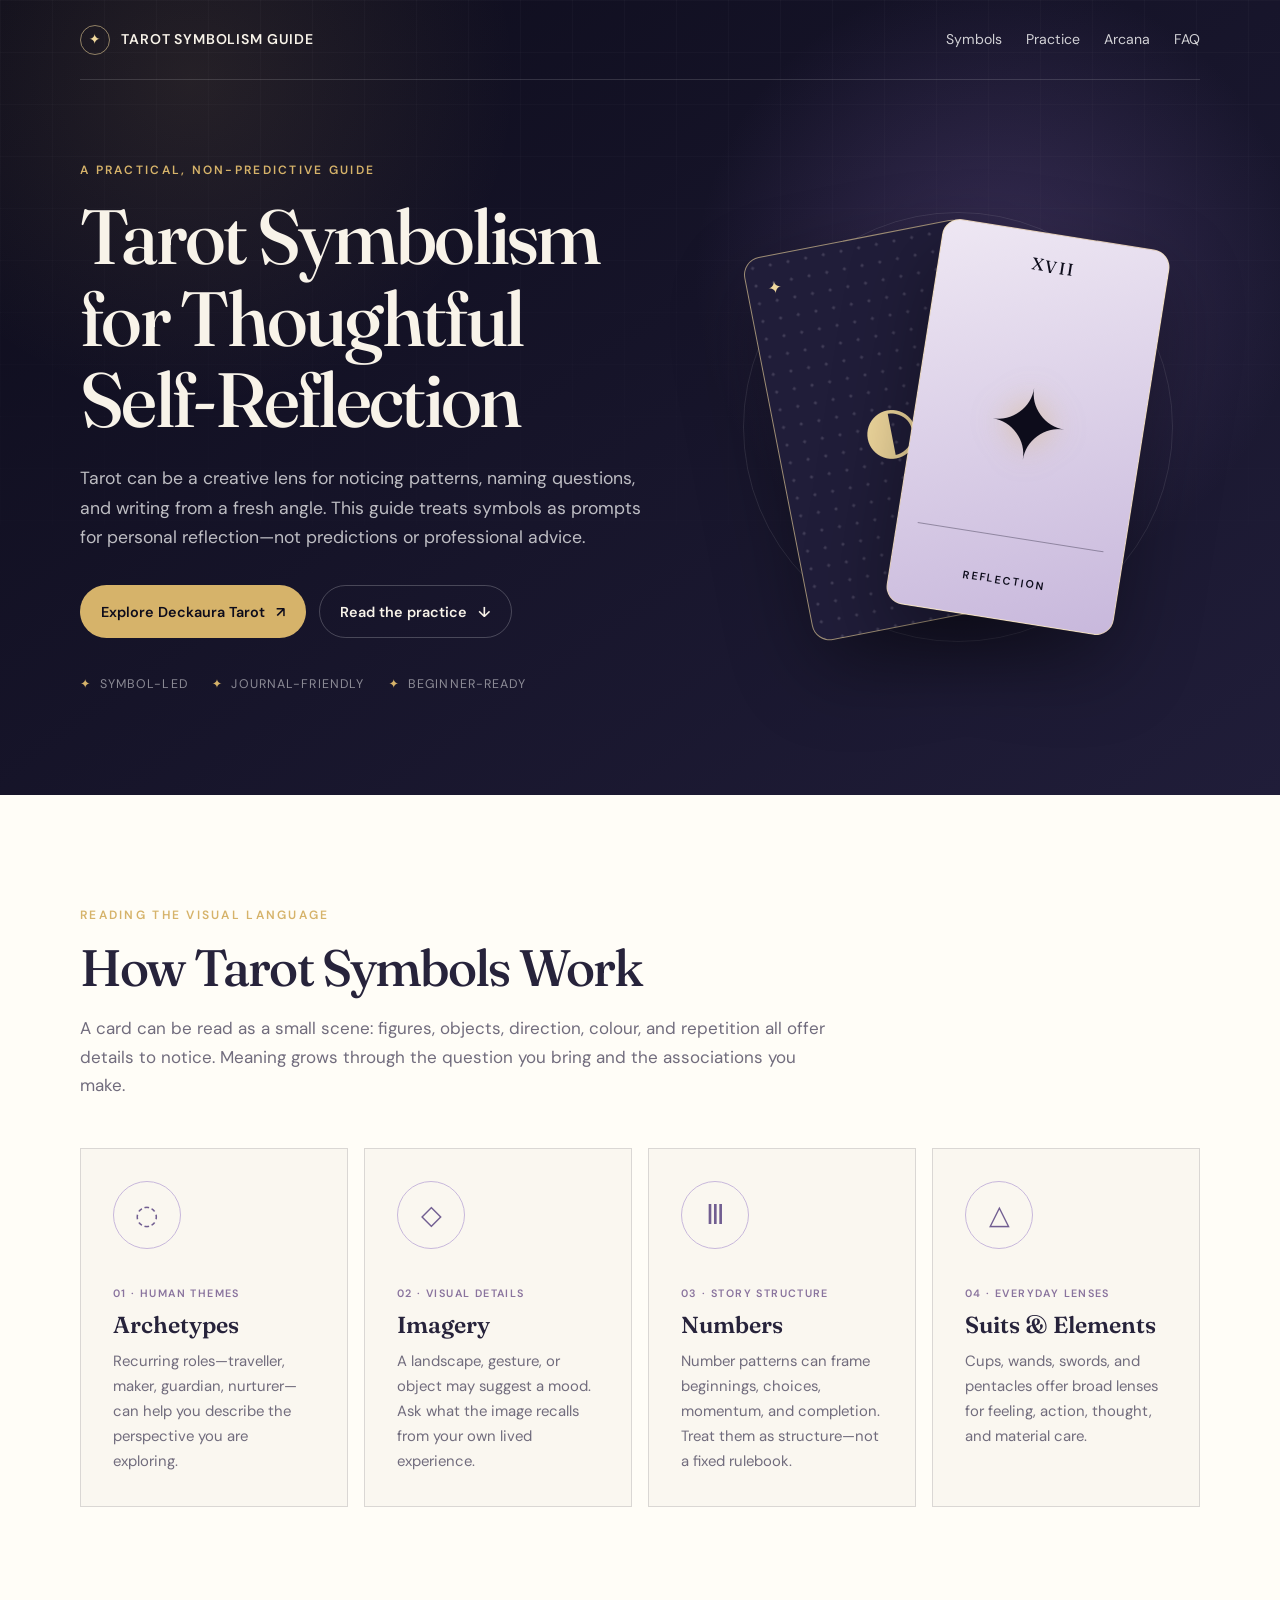
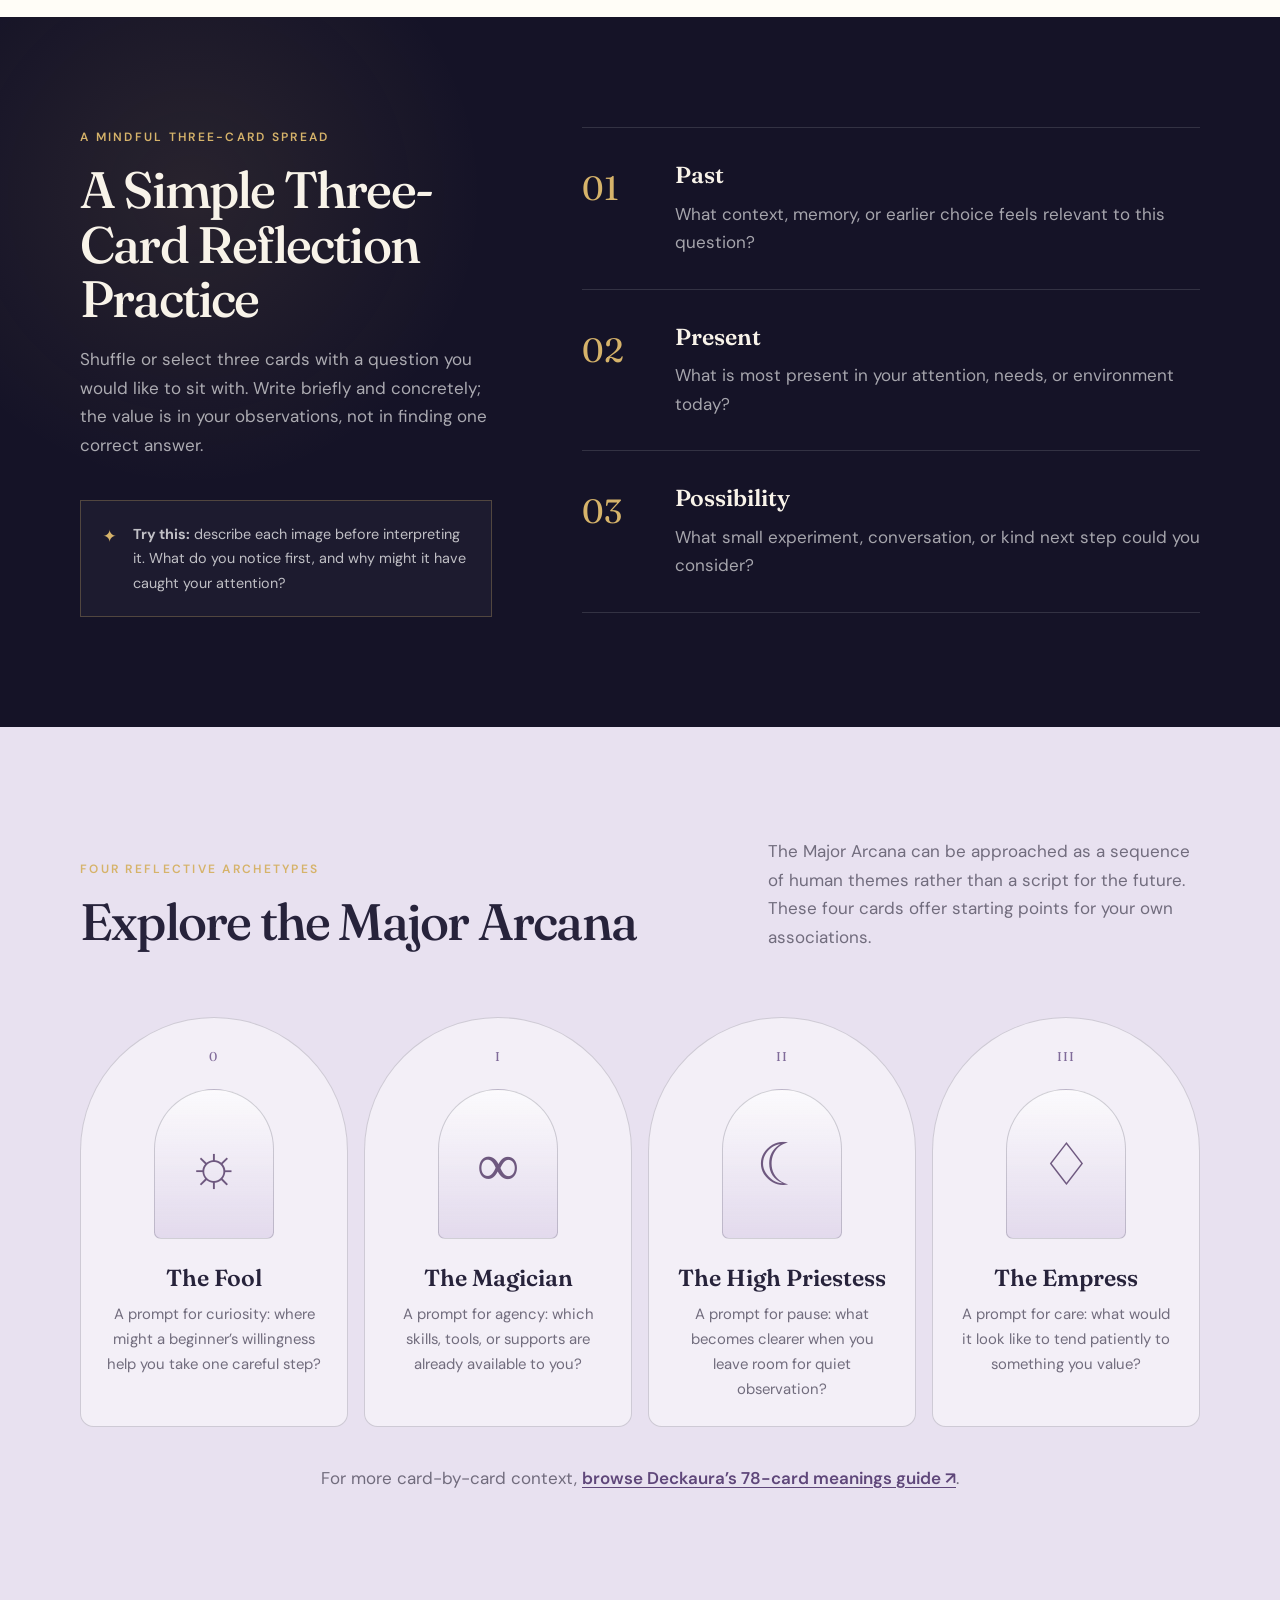
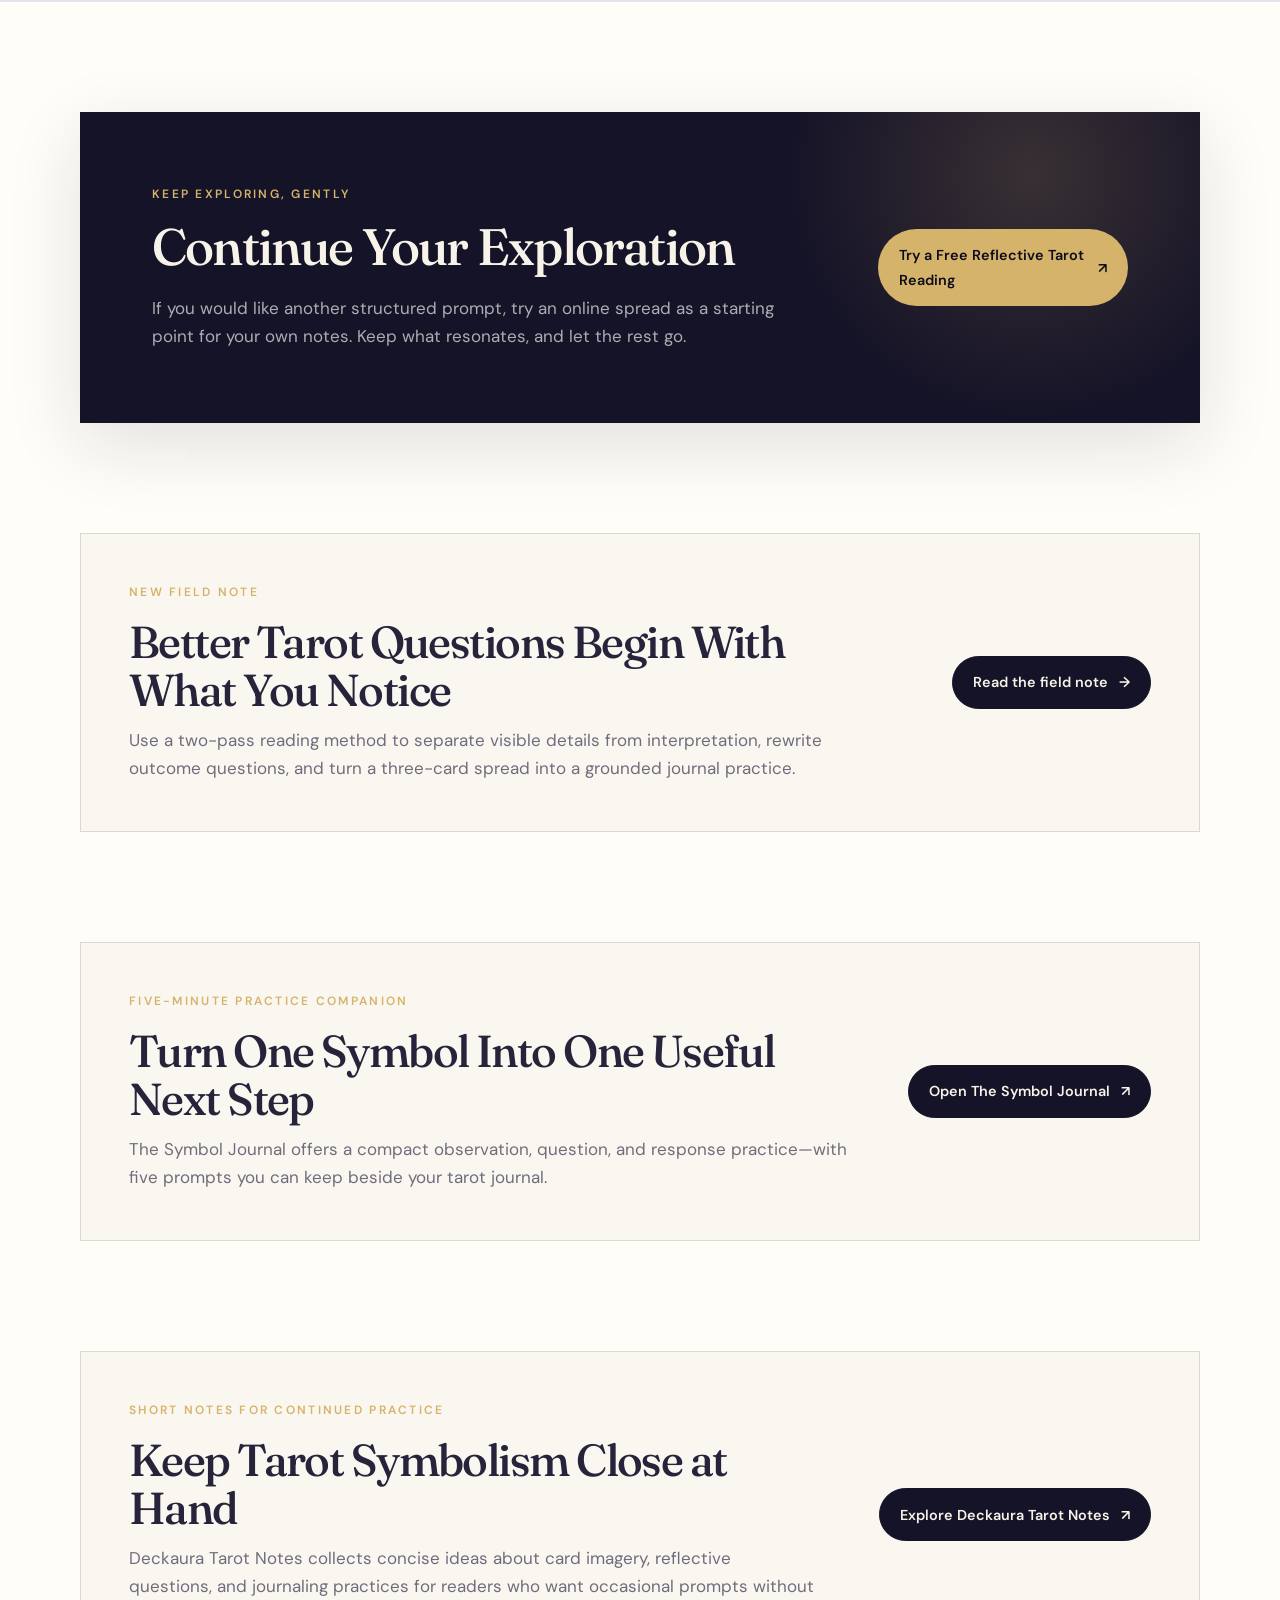
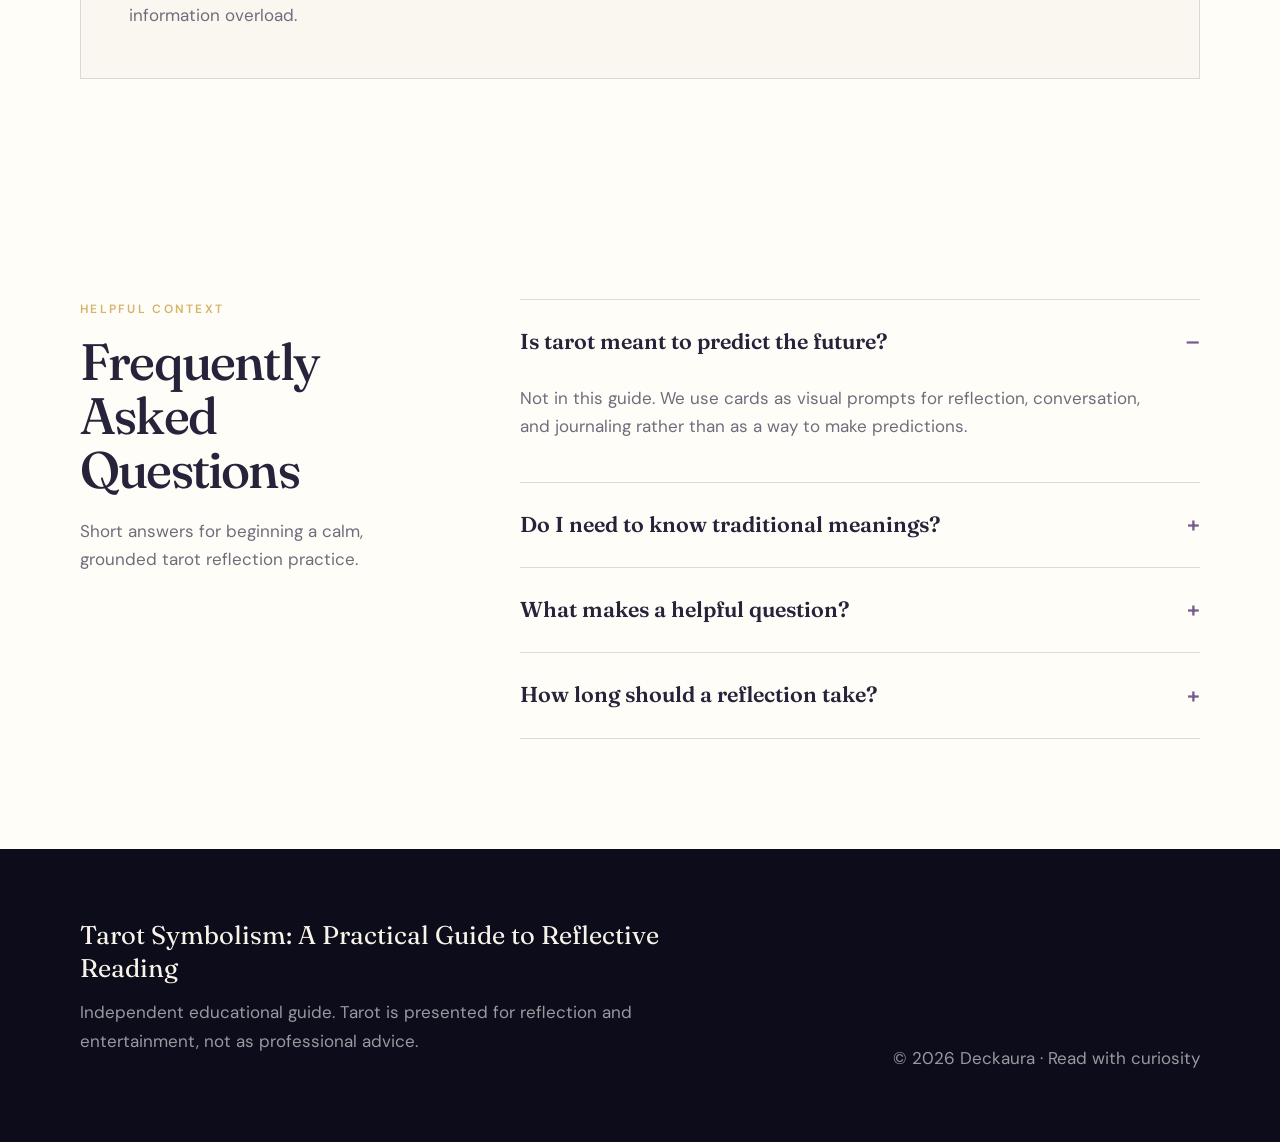
==== index.html @ 6b61bd39 "Link Deckaura Tarot Notes profile" ====
<!doctype html>
<html lang="en">
<head>
  <meta charset="utf-8">
  <meta name="viewport" content="width=device-width, initial-scale=1">
  <title>Tarot Symbolism &amp; Reflective Reading Guide | Deckaura</title>
  <meta name="description" content="Explore tarot symbolism, Major Arcana archetypes, and a simple three-card journaling practice in this thoughtful guide to reflective tarot reading.">
  <meta name="robots" content="index,follow,max-image-preview:large,max-snippet:-1,max-video-preview:-1">
  <meta name="author" content="Deckaura Editorial Guide">
  <meta name="google-site-verification" content="biCnGLTtqgIBxcJS5y5HPFO8yd5cNiSXcHUOeuPIGrA">
  <meta name="theme-color" content="#151327">
  <link rel="canonical" href="https://gokimedia.github.io/deckaura-tarot-symbolism-guide/">
  <link rel="sitemap" type="application/xml" href="/deckaura-tarot-symbolism-guide/sitemap.xml">

  <meta property="og:type" content="website">
  <meta property="og:locale" content="en_US">
  <meta property="og:site_name" content="Deckaura Tarot Symbolism Guide">
  <meta property="og:title" content="Tarot Symbolism &amp; Reflective Reading Guide">
  <meta property="og:description" content="A practical, non-predictive guide to tarot symbols, Major Arcana archetypes, and reflective journaling.">
  <meta property="og:url" content="https://gokimedia.github.io/deckaura-tarot-symbolism-guide/">
  <meta property="og:image" content="https://gokimedia.github.io/deckaura-tarot-symbolism-guide/tarot-symbolism-guide.svg">
  <meta property="og:image:alt" content="Decorative tarot cards representing reflection, symbols, and personal inquiry">

  <meta name="twitter:card" content="summary_large_image">
  <meta name="twitter:title" content="Tarot Symbolism &amp; Reflective Reading Guide">
  <meta name="twitter:description" content="Explore tarot symbols through a calm, practical journaling practice.">
  <meta name="twitter:image" content="https://gokimedia.github.io/deckaura-tarot-symbolism-guide/tarot-symbolism-guide.svg">

  <link rel="preconnect" href="https://fonts.googleapis.com">
  <link rel="preconnect" href="https://fonts.gstatic.com" crossorigin>
  <link href="https://fonts.googleapis.com/css2?family=DM+Sans:wght@400;500;600&amp;family=Fraunces:opsz,wght@9..144,500;9..144,600&amp;display=swap" rel="stylesheet">
  <link rel="stylesheet" href="styles.css">

  <script type="application/ld+json">
  {
    "@context": "https://schema.org",
    "@graph": [
      {
        "@type": "WebPage",
        "@id": "https://gokimedia.github.io/deckaura-tarot-symbolism-guide/#webpage",
        "url": "https://gokimedia.github.io/deckaura-tarot-symbolism-guide/",
        "name": "Tarot Symbolism & Reflective Reading Guide",
        "description": "A practical, non-predictive guide to tarot symbols, Major Arcana archetypes, and reflective journaling.",
        "inLanguage": "en",
        "datePublished": "2026-09-02",
        "dateModified": "2026-09-02",
        "isPartOf": {
          "@type": "WebSite",
          "name": "Deckaura Tarot Symbolism Guide",
          "url": "https://gokimedia.github.io/deckaura-tarot-symbolism-guide/"
        },
        "about": [
          { "@type": "Thing", "name": "Tarot symbolism" },
          { "@type": "Thing", "name": "Reflective journaling" }
        ]
      },
      {
        "@type": "FAQPage",
        "mainEntity": [
          {
            "@type": "Question",
            "name": "Is tarot meant to predict the future?",
            "acceptedAnswer": {
              "@type": "Answer",
              "text": "Not in this guide. Cards are used as visual prompts for reflection, conversation, and journaling rather than as a way to make predictions."
            }
          },
          {
            "@type": "Question",
            "name": "Do I need to know traditional tarot meanings?",
            "acceptedAnswer": {
              "@type": "Answer",
              "text": "No. Traditional associations can offer vocabulary, but your immediate response to the imagery is a useful place to begin."
            }
          },
          {
            "@type": "Question",
            "name": "What makes a helpful tarot reflection question?",
            "acceptedAnswer": {
              "@type": "Answer",
              "text": "Use an open question that makes room for observation, such as what you may be overlooking or would like to understand better."
            }
          },
          {
            "@type": "Question",
            "name": "How long should a tarot reflection take?",
            "acceptedAnswer": {
              "@type": "Answer",
              "text": "Five quiet minutes can be enough. Stop when you have a few honest notes or a practical next question to consider."
            }
          }
        ]
      }
    ]
  }
  </script>
</head>
<body>
  <a class="skip-link" href="#main-content">Skip to content</a>

  <header class="site-header" aria-label="Site header">
    <div class="shell header-inner">
      <a class="wordmark" href="#top" aria-label="Tarot Symbolism Guide home">
        <span class="mark" aria-hidden="true">✦</span>
        <span>Tarot Symbolism Guide</span>
      </a>
      <nav aria-label="Primary navigation">
        <a href="#symbols">Symbols</a>
        <a href="#practice">Practice</a>
        <a href="#arcana">Arcana</a>
        <a href="#faq">FAQ</a>
      </nav>
    </div>
  </header>

  <main id="main-content">
    <section class="hero" id="top">
      <div class="shell hero-grid">
        <div class="hero-copy">
          <p class="eyebrow">A practical, non-predictive guide</p>
          <h1>Tarot Symbolism for Thoughtful Self-Reflection</h1>
          <p class="lede">Tarot can be a creative lens for noticing patterns, naming questions, and writing from a fresh angle. This guide treats symbols as prompts for personal reflection—not predictions or professional advice.</p>
          <div class="actions">
            <a class="button button-primary" href="https://deckaura.com/" target="_blank" rel="noopener">Explore Deckaura Tarot <span aria-hidden="true">↗</span></a>
            <a class="button button-secondary" href="#practice">Read the practice <span aria-hidden="true">↓</span></a>
          </div>
          <ul class="hero-notes" aria-label="Guide features">
            <li>Symbol-led</li>
            <li>Journal-friendly</li>
            <li>Beginner-ready</li>
          </ul>
        </div>

        <div class="hero-art" aria-hidden="true">
          <div class="orbit orbit-one"></div>
          <div class="orbit orbit-two"></div>
          <div class="tarot-card card-back">
            <span class="corner">✦</span>
            <span class="moon">◐</span>
            <span class="corner corner-bottom">✦</span>
          </div>
          <div class="tarot-card card-front">
            <span class="card-number">XVII</span>
            <span class="star">✦</span>
            <span class="horizon"></span>
            <span class="card-label">REFLECTION</span>
          </div>
        </div>
      </div>
    </section>

    <section class="section section-light" id="symbols">
      <div class="shell">
        <div class="section-heading">
          <p class="eyebrow">Reading the visual language</p>
          <h2>How Tarot Symbols Work</h2>
          <p>A card can be read as a small scene: figures, objects, direction, colour, and repetition all offer details to notice. Meaning grows through the question you bring and the associations you make.</p>
        </div>

        <div class="symbol-grid">
          <article class="info-card">
            <span class="info-icon" aria-hidden="true">◌</span>
            <p class="card-kicker">01 · Human themes</p>
            <h3>Archetypes</h3>
            <p>Recurring roles—traveller, maker, guardian, nurturer—can help you describe the perspective you are exploring.</p>
          </article>
          <article class="info-card">
            <span class="info-icon" aria-hidden="true">◇</span>
            <p class="card-kicker">02 · Visual details</p>
            <h3>Imagery</h3>
            <p>A landscape, gesture, or object may suggest a mood. Ask what the image recalls from your own lived experience.</p>
          </article>
          <article class="info-card">
            <span class="info-icon" aria-hidden="true">Ⅲ</span>
            <p class="card-kicker">03 · Story structure</p>
            <h3>Numbers</h3>
            <p>Number patterns can frame beginnings, choices, momentum, and completion. Treat them as structure—not a fixed rulebook.</p>
          </article>
          <article class="info-card">
            <span class="info-icon" aria-hidden="true">△</span>
            <p class="card-kicker">04 · Everyday lenses</p>
            <h3>Suits &amp; Elements</h3>
            <p>Cups, wands, swords, and pentacles offer broad lenses for feeling, action, thought, and material care.</p>
          </article>
        </div>
      </div>
    </section>

    <section class="section section-dark" id="practice">
      <div class="shell practice-grid">
        <div class="practice-intro">
          <p class="eyebrow">A mindful three-card spread</p>
          <h2>A Simple Three-Card Reflection Practice</h2>
          <p>Shuffle or select three cards with a question you would like to sit with. Write briefly and concretely; the value is in your observations, not in finding one correct answer.</p>
          <aside class="tip">
            <span aria-hidden="true">✦</span>
            <p><strong>Try this:</strong> describe each image before interpreting it. What do you notice first, and why might it have caught your attention?</p>
          </aside>
        </div>

        <ol class="practice-steps">
          <li>
            <span class="step-number">01</span>
            <div>
              <h3>Past</h3>
              <p>What context, memory, or earlier choice feels relevant to this question?</p>
            </div>
          </li>
          <li>
            <span class="step-number">02</span>
            <div>
              <h3>Present</h3>
              <p>What is most present in your attention, needs, or environment today?</p>
            </div>
          </li>
          <li>
            <span class="step-number">03</span>
            <div>
              <h3>Possibility</h3>
              <p>What small experiment, conversation, or kind next step could you consider?</p>
            </div>
          </li>
        </ol>
      </div>
    </section>

    <section class="section section-lavender" id="arcana">
      <div class="shell">
        <div class="section-heading heading-split">
          <div>
            <p class="eyebrow">Four reflective archetypes</p>
            <h2>Explore the Major Arcana</h2>
          </div>
          <p>The Major Arcana can be approached as a sequence of human themes rather than a script for the future. These four cards offer starting points for your own associations.</p>
        </div>

        <div class="arcana-grid">
          <article class="arcana-card">
            <span class="roman">0</span>
            <span class="arcana-symbol" aria-hidden="true">☼</span>
            <h3>The Fool</h3>
            <p>A prompt for curiosity: where might a beginner’s willingness help you take one careful step?</p>
          </article>
          <article class="arcana-card">
            <span class="roman">I</span>
            <span class="arcana-symbol" aria-hidden="true">∞</span>
            <h3>The Magician</h3>
            <p>A prompt for agency: which skills, tools, or supports are already available to you?</p>
          </article>
          <article class="arcana-card">
            <span class="roman">II</span>
            <span class="arcana-symbol" aria-hidden="true">☾</span>
            <h3>The High Priestess</h3>
            <p>A prompt for pause: what becomes clearer when you leave room for quiet observation?</p>
          </article>
          <article class="arcana-card">
            <span class="roman">III</span>
            <span class="arcana-symbol" aria-hidden="true">♢</span>
            <h3>The Empress</h3>
            <p>A prompt for care: what would it look like to tend patiently to something you value?</p>
          </article>
        </div>

        <p class="text-link-wrap">For more card-by-card context, <a class="text-link" href="https://deckaura.com/pages/tarot-card-database" target="_blank" rel="noopener">browse Deckaura’s 78-card meanings guide <span aria-hidden="true">↗</span></a>.</p>
      </div>
    </section>

    <section class="section resource-section" aria-labelledby="resource-heading">
      <div class="shell">
        <div class="resource-panel">
          <div>
            <p class="eyebrow">Keep exploring, gently</p>
            <h2 id="resource-heading">Continue Your Exploration</h2>
            <p>If you would like another structured prompt, try an online spread as a starting point for your own notes. Keep what resonates, and let the rest go.</p>
          </div>
          <a class="button button-gold" href="https://deckaura.com/pages/free-tarot-reading" target="_blank" rel="noopener">Try a Free Reflective Tarot Reading <span aria-hidden="true">↗</span></a>
        </div>
      </div>
    </section>

    <section class="section related-section" aria-labelledby="field-note-heading">
      <div class="shell related-note">
        <div>
          <p class="eyebrow">New field note</p>
          <h2 id="field-note-heading">Better Tarot Questions Begin With What You Notice</h2>
          <p>Use a two-pass reading method to separate visible details from interpretation, rewrite outcome questions, and turn a three-card spread into a grounded journal practice.</p>
        </div>
        <a class="button button-ink" href="/deckaura-tarot-symbolism-guide/better-tarot-questions/">Read the field note <span aria-hidden="true">→</span></a>
      </div>
    </section>

    <section class="section related-section" aria-labelledby="symbol-journal-heading">
      <div class="shell related-note">
        <div>
          <p class="eyebrow">Five-minute practice companion</p>
          <h2 id="symbol-journal-heading">Turn One Symbol Into One Useful Next Step</h2>
          <p>The Symbol Journal offers a compact observation, question, and response practice—with five prompts you can keep beside your tarot journal.</p>
        </div>
        <a class="button button-ink" href="https://deckaura-reflection-journal.web.app/" target="_blank" rel="noopener">Open The Symbol Journal <span aria-hidden="true">↗</span></a>
      </div>
    </section>

    <section class="section related-section" aria-labelledby="tarot-notes-heading">
      <div class="shell related-note">
        <div>
          <p class="eyebrow">Short notes for continued practice</p>
          <h2 id="tarot-notes-heading">Keep Tarot Symbolism Close at Hand</h2>
          <p>Deckaura Tarot Notes collects concise ideas about card imagery, reflective questions, and journaling practices for readers who want occasional prompts without information overload.</p>
        </div>
        <a class="button button-ink" href="https://deckaura.kit.com/profile/links" target="_blank" rel="noopener">Explore Deckaura Tarot Notes <span aria-hidden="true">↗</span></a>
      </div>
    </section>

    <section class="section section-light" id="faq">
      <div class="shell faq-grid">
        <div class="faq-intro">
          <p class="eyebrow">Helpful context</p>
          <h2>Frequently Asked Questions</h2>
          <p>Short answers for beginning a calm, grounded tarot reflection practice.</p>
        </div>
        <div class="faq-list">
          <details open>
            <summary>Is tarot meant to predict the future?</summary>
            <p>Not in this guide. We use cards as visual prompts for reflection, conversation, and journaling rather than as a way to make predictions.</p>
          </details>
          <details>
            <summary>Do I need to know traditional meanings?</summary>
            <p>No. Traditional associations can offer vocabulary, but your immediate response to the image is a useful place to begin.</p>
          </details>
          <details>
            <summary>What makes a helpful question?</summary>
            <p>Try a question that makes room for observation, such as “What am I overlooking in this situation?” or “What would I like to understand better?”</p>
          </details>
          <details>
            <summary>How long should a reflection take?</summary>
            <p>Five quiet minutes can be enough. Stop when you have a few honest notes or a practical next question to carry into your day.</p>
          </details>
        </div>
      </div>
    </section>
  </main>

  <footer class="site-footer">
    <div class="shell footer-grid">
      <div>
        <p class="footer-title">Tarot Symbolism: A Practical Guide to Reflective Reading</p>
        <p>Independent educational guide. Tarot is presented for reflection and entertainment, not as professional advice.</p>
      </div>
      <p class="copyright">© 2026 Deckaura · Read with curiosity</p>
    </div>
  </footer>
</body>
</html>
---- styles.css ----
:root {
  --navy-950: #0d0c1b;
  --navy-900: #151327;
  --navy-800: #201d39;
  --ivory: #f8f3e9;
  --paper: #fffdf7;
  --lavender: #e8e1f0;
  --lavender-strong: #c8b8dc;
  --gold: #d6b36a;
  --gold-light: #f0d89d;
  --ink: #27233b;
  --muted: #716c7d;
  --line: rgba(39, 35, 59, 0.15);
  --serif: "Fraunces", Georgia, serif;
  --sans: "DM Sans", system-ui, -apple-system, BlinkMacSystemFont, "Segoe UI", sans-serif;
  --shadow: 0 22px 70px rgba(27, 22, 54, 0.12);
}

* {
  box-sizing: border-box;
}

html {
  scroll-behavior: smooth;
}

body {
  margin: 0;
  background: var(--ivory);
  color: var(--ink);
  font-family: var(--sans);
  font-size: 17px;
  line-height: 1.68;
  text-rendering: optimizeLegibility;
}

a {
  color: inherit;
}

.skip-link {
  position: fixed;
  z-index: 100;
  top: 1rem;
  left: 1rem;
  transform: translateY(-180%);
  padding: 0.7rem 1rem;
  background: var(--paper);
  color: var(--navy-950);
  border-radius: 0.5rem;
}

.skip-link:focus {
  transform: translateY(0);
}

.shell {
  width: min(1120px, calc(100% - 40px));
  margin-inline: auto;
}

.site-header {
  position: absolute;
  z-index: 10;
  top: 0;
  right: 0;
  left: 0;
  color: var(--ivory);
}

.header-inner {
  display: flex;
  align-items: center;
  justify-content: space-between;
  min-height: 80px;
  border-bottom: 1px solid rgba(255, 255, 255, 0.14);
}

.wordmark {
  display: inline-flex;
  gap: 0.7rem;
  align-items: center;
  font-size: 0.88rem;
  font-weight: 600;
  letter-spacing: 0.06em;
  text-decoration: none;
  text-transform: uppercase;
}

.mark {
  display: grid;
  width: 30px;
  height: 30px;
  place-items: center;
  border: 1px solid rgba(240, 216, 157, 0.55);
  border-radius: 50%;
  color: var(--gold-light);
}

nav {
  display: flex;
  gap: 1.5rem;
}

nav a {
  color: rgba(255, 255, 255, 0.8);
  font-size: 0.88rem;
  text-decoration: none;
}

nav a:hover,
nav a:focus-visible {
  color: var(--gold-light);
}

.hero {
  position: relative;
  overflow: hidden;
  min-height: 760px;
  padding: 160px 0 100px;
  background:
    radial-gradient(circle at 78% 35%, rgba(111, 87, 155, 0.36), transparent 27%),
    radial-gradient(circle at 15% 10%, rgba(214, 179, 106, 0.11), transparent 25%),
    linear-gradient(145deg, var(--navy-950), var(--navy-800));
  color: var(--ivory);
}

.hero::before {
  position: absolute;
  inset: 0;
  background-image:
    linear-gradient(rgba(255, 255, 255, 0.025) 1px, transparent 1px),
    linear-gradient(90deg, rgba(255, 255, 255, 0.025) 1px, transparent 1px);
  background-size: 52px 52px;
  content: "";
  mask-image: linear-gradient(to bottom, black, transparent 88%);
}

.hero-grid {
  position: relative;
  z-index: 1;
  display: grid;
  grid-template-columns: minmax(0, 1.1fr) minmax(360px, 0.9fr);
  gap: 70px;
  align-items: center;
}

.eyebrow {
  margin: 0 0 1rem;
  color: var(--gold);
  font-size: 0.75rem;
  font-weight: 600;
  letter-spacing: 0.19em;
  text-transform: uppercase;
}

h1,
h2,
h3,
p {
  margin-top: 0;
}

h1,
h2 {
  font-family: var(--serif);
  font-weight: 500;
  line-height: 1.06;
  letter-spacing: -0.035em;
}

h1 {
  max-width: 760px;
  margin-bottom: 1.5rem;
  font-size: clamp(3.4rem, 6vw, 5.8rem);
}

h2 {
  margin-bottom: 1.2rem;
  font-size: clamp(2.4rem, 4vw, 4rem);
}

h3 {
  margin-bottom: 0.65rem;
  font-family: var(--serif);
  font-size: 1.45rem;
  font-weight: 600;
  line-height: 1.25;
}

.lede {
  max-width: 670px;
  margin-bottom: 2rem;
  color: rgba(255, 255, 255, 0.72);
  font-size: 1.1rem;
}

.actions {
  display: flex;
  flex-wrap: wrap;
  gap: 0.8rem;
}

.button {
  display: inline-flex;
  min-height: 52px;
  padding: 0.85rem 1.25rem;
  gap: 0.7rem;
  align-items: center;
  justify-content: center;
  border: 1px solid transparent;
  border-radius: 999px;
  font-size: 0.9rem;
  font-weight: 600;
  text-decoration: none;
  transition: transform 180ms ease, background-color 180ms ease, border-color 180ms ease;
}

.button:hover,
.button:focus-visible {
  transform: translateY(-2px);
}

.button-primary {
  background: var(--gold);
  color: var(--navy-950);
}

.button-primary:hover,
.button-primary:focus-visible {
  background: var(--gold-light);
}

.button-secondary {
  border-color: rgba(255, 255, 255, 0.22);
  color: var(--ivory);
}

.button-secondary:hover,
.button-secondary:focus-visible {
  border-color: rgba(255, 255, 255, 0.48);
}

.hero-notes {
  display: flex;
  margin: 2.2rem 0 0;
  padding: 0;
  gap: 1.5rem;
  color: rgba(255, 255, 255, 0.5);
  font-size: 0.78rem;
  list-style: none;
  text-transform: uppercase;
  letter-spacing: 0.09em;
}

.hero-notes li::before {
  margin-right: 0.5rem;
  color: var(--gold);
  content: "✦";
}

.hero-art {
  position: relative;
  min-height: 500px;
}

.orbit {
  position: absolute;
  border: 1px solid rgba(255, 255, 255, 0.1);
  border-radius: 50%;
}

.orbit-one {
  width: 430px;
  height: 430px;
  top: 35px;
  left: 15px;
}

.orbit-two {
  width: 330px;
  height: 330px;
  top: 83px;
  left: 65px;
}

.tarot-card {
  position: absolute;
  display: grid;
  width: 230px;
  height: 390px;
  place-items: center;
  border: 1px solid rgba(240, 216, 157, 0.6);
  border-radius: 18px;
  box-shadow: 0 32px 80px rgba(0, 0, 0, 0.35);
}

.card-back {
  top: 58px;
  left: 48px;
  transform: rotate(-11deg);
  background:
    radial-gradient(circle, rgba(232, 225, 240, 0.16) 1px, transparent 2px) 0 0 / 18px 18px,
    var(--navy-800);
  color: var(--gold-light);
}

.card-front {
  top: 55px;
  left: 185px;
  transform: rotate(9deg);
  background: linear-gradient(160deg, #eee7f3, #c8b8dc);
  color: var(--navy-950);
}

.corner {
  position: absolute;
  top: 18px;
  left: 20px;
}

.corner-bottom {
  top: auto;
  right: 20px;
  bottom: 18px;
  left: auto;
}

.moon {
  font-size: 4rem;
}

.card-number {
  position: absolute;
  top: 18px;
  font-family: var(--serif);
  letter-spacing: 0.12em;
}

.star {
  font-size: 6rem;
  line-height: 1;
  text-shadow: 0 0 30px rgba(214, 179, 106, 0.55);
}

.horizon {
  position: absolute;
  right: 20px;
  bottom: 82px;
  left: 20px;
  height: 1px;
  background: rgba(21, 19, 39, 0.35);
}

.card-label {
  position: absolute;
  bottom: 30px;
  font-size: 0.68rem;
  font-weight: 600;
  letter-spacing: 0.18em;
}

.section {
  padding: 110px 0;
}

.section-light {
  background: var(--paper);
}

.section-heading {
  max-width: 760px;
  margin-bottom: 3rem;
}

.section-heading > p:not(.eyebrow),
.heading-split > p,
.faq-intro > p:not(.eyebrow) {
  color: var(--muted);
}

.symbol-grid {
  display: grid;
  grid-template-columns: repeat(4, 1fr);
  gap: 1rem;
}

.info-card {
  position: relative;
  overflow: hidden;
  min-height: 320px;
  padding: 2rem;
  border: 1px solid var(--line);
  background: #faf7f0;
  transition: transform 180ms ease, box-shadow 180ms ease;
}

.info-card:hover {
  transform: translateY(-4px);
  box-shadow: var(--shadow);
}

.info-icon {
  display: grid;
  width: 68px;
  height: 68px;
  margin-bottom: 2.2rem;
  place-items: center;
  border: 1px solid var(--lavender-strong);
  border-radius: 50%;
  color: #715e91;
  font-family: var(--serif);
  font-size: 1.7rem;
}

.card-kicker {
  margin-bottom: 0.5rem;
  color: #8a749e;
  font-size: 0.67rem;
  font-weight: 600;
  letter-spacing: 0.13em;
  text-transform: uppercase;
}

.info-card > p:last-child,
.arcana-card p {
  margin-bottom: 0;
  color: var(--muted);
  font-size: 0.93rem;
}

.section-dark {
  background:
    radial-gradient(circle at 15% 25%, rgba(214, 179, 106, 0.1), transparent 24%),
    var(--navy-900);
  color: var(--ivory);
}

.practice-grid {
  display: grid;
  grid-template-columns: 0.8fr 1.2fr;
  gap: 90px;
  align-items: start;
}

.practice-intro > p:not(.eyebrow) {
  color: rgba(255, 255, 255, 0.64);
}

.tip {
  display: flex;
  margin-top: 2.5rem;
  padding: 1.35rem;
  gap: 1rem;
  border: 1px solid rgba(214, 179, 106, 0.28);
  background: rgba(255, 255, 255, 0.035);
}

.tip > span {
  color: var(--gold);
}

.tip p {
  margin: 0;
  color: rgba(255, 255, 255, 0.72);
  font-size: 0.9rem;
}

.practice-steps {
  margin: 0;
  padding: 0;
  list-style: none;
}

.practice-steps li {
  display: grid;
  grid-template-columns: 72px 1fr;
  padding: 2rem 0;
  gap: 1.3rem;
  border-top: 1px solid rgba(255, 255, 255, 0.13);
}

.practice-steps li:last-child {
  border-bottom: 1px solid rgba(255, 255, 255, 0.13);
}

.step-number {
  color: var(--gold);
  font-family: var(--serif);
  font-size: 2.1rem;
}

.practice-steps h3 {
  color: var(--ivory);
}

.practice-steps p {
  margin: 0;
  color: rgba(255, 255, 255, 0.62);
}

.section-lavender {
  background: var(--lavender);
}

.heading-split {
  display: grid;
  max-width: none;
  grid-template-columns: 1fr 0.7fr;
  gap: 70px;
  align-items: end;
}

.arcana-grid {
  display: grid;
  grid-template-columns: repeat(4, 1fr);
  gap: 1rem;
}

.arcana-card {
  position: relative;
  min-height: 365px;
  padding: 1.5rem;
  border: 1px solid rgba(39, 35, 59, 0.18);
  border-radius: 140px 140px 14px 14px;
  background: rgba(255, 255, 255, 0.47);
  text-align: center;
}

.roman {
  display: block;
  margin-top: 0.3rem;
  color: #806b9a;
  font-family: var(--serif);
  font-size: 0.8rem;
  letter-spacing: 0.1em;
}

.arcana-symbol {
  display: grid;
  width: 120px;
  height: 150px;
  margin: 1.3rem auto 1.5rem;
  place-items: center;
  border: 1px solid rgba(39, 35, 59, 0.2);
  border-radius: 70px 70px 8px 8px;
  color: #6e587f;
  font-family: var(--serif);
  font-size: 3.7rem;
  background: linear-gradient(180deg, rgba(255, 255, 255, 0.7), rgba(200, 184, 220, 0.38));
}

.text-link-wrap {
  margin: 2.3rem 0 0;
  color: var(--muted);
  text-align: center;
}

.text-link {
  color: #5f477a;
  font-weight: 600;
  text-underline-offset: 0.2em;
}

.resource-section {
  background: var(--paper);
}

.related-section {
  padding-top: 0;
  background: var(--paper);
}

.related-note {
  display: grid;
  padding: 3rem;
  grid-template-columns: 1fr auto;
  gap: 60px;
  align-items: center;
  border: 1px solid var(--line);
  background: #faf7f0;
}

.related-note > div {
  max-width: 760px;
}

.related-note h2 {
  margin-bottom: 0.8rem;
  font-size: clamp(2rem, 3.5vw, 3.25rem);
}

.related-note p:last-child {
  margin-bottom: 0;
  color: var(--muted);
}

.button-ink {
  border-color: var(--navy-900);
  background: var(--navy-900);
  color: var(--ivory);
}

.button-ink:hover,
.button-ink:focus-visible {
  background: #302a50;
}

.resource-panel {
  display: grid;
  padding: 4.5rem;
  grid-template-columns: 1fr auto;
  gap: 80px;
  align-items: center;
  background:
    radial-gradient(circle at 85% 20%, rgba(214, 179, 106, 0.18), transparent 25%),
    var(--navy-900);
  color: var(--ivory);
  box-shadow: var(--shadow);
}

.resource-panel > div {
  max-width: 680px;
}

.resource-panel h2 {
  font-size: clamp(2.3rem, 4vw, 3.7rem);
}

.resource-panel p:not(.eyebrow) {
  margin-bottom: 0;
  color: rgba(255, 255, 255, 0.65);
}

.button-gold {
  max-width: 250px;
  background: var(--gold);
  color: var(--navy-950);
  text-align: left;
}

.button-gold:hover,
.button-gold:focus-visible {
  background: var(--gold-light);
}

.faq-grid {
  display: grid;
  grid-template-columns: 0.68fr 1.32fr;
  gap: 90px;
  align-items: start;
}

.faq-intro {
  position: sticky;
  top: 2rem;
}

.faq-list {
  border-top: 1px solid var(--line);
}

details {
  border-bottom: 1px solid var(--line);
}

summary {
  position: relative;
  padding: 1.5rem 3rem 1.5rem 0;
  cursor: pointer;
  font-family: var(--serif);
  font-size: 1.35rem;
  font-weight: 600;
  list-style: none;
}

summary::-webkit-details-marker {
  display: none;
}

summary::after {
  position: absolute;
  top: 1.45rem;
  right: 0;
  color: #765d8f;
  content: "+";
  font-family: var(--sans);
  font-size: 1.4rem;
}

details[open] summary::after {
  content: "–";
}

details p {
  max-width: 690px;
  padding: 0 2.5rem 1.5rem 0;
  color: var(--muted);
}

.site-footer {
  padding: 70px 0;
  background: var(--navy-950);
  color: rgba(255, 255, 255, 0.58);
}

.footer-grid {
  display: grid;
  grid-template-columns: 1fr auto;
  gap: 60px;
  align-items: end;
}

.footer-grid > div {
  max-width: 640px;
}

.footer-title {
  margin-bottom: 0.8rem;
  color: var(--ivory);
  font-family: var(--serif);
  font-size: 1.6rem;
  line-height: 1.3;
}

.copyright {
  margin-bottom: 0;
  white-space: nowrap;
}

/* Editorial article */
.article-page {
  background: var(--paper);
}

.article-site-header {
  position: absolute;
}

.article-hero {
  padding: 155px 0 90px;
  background:
    radial-gradient(circle at 80% 25%, rgba(118, 91, 157, 0.3), transparent 28%),
    linear-gradient(145deg, var(--navy-950), var(--navy-800));
  color: var(--ivory);
}

.article-shell {
  width: min(820px, calc(100% - 40px));
  margin-inline: auto;
}

.breadcrumbs {
  display: flex;
  margin-bottom: 3rem;
  gap: 0.65rem;
  color: rgba(255, 255, 255, 0.55);
  font-size: 0.82rem;
}

.breadcrumbs a {
  color: var(--gold-light);
  text-decoration: none;
}

.article-hero h1 {
  max-width: 820px;
  margin-bottom: 1.3rem;
  font-size: clamp(3.1rem, 7vw, 5.7rem);
}

.article-deck {
  max-width: 720px;
  margin-bottom: 1.8rem;
  color: rgba(255, 255, 255, 0.7);
  font-size: 1.2rem;
}

.article-meta {
  display: flex;
  gap: 0.75rem;
  color: rgba(255, 255, 255, 0.48);
  font-size: 0.82rem;
  letter-spacing: 0.06em;
  text-transform: uppercase;
}

.article-body {
  padding: 75px 0 105px;
  font-size: 1.08rem;
  line-height: 1.82;
}

.article-body > p,
.article-body > ul,
.article-body > ol {
  max-width: 730px;
}

.article-lede {
  color: #3b3453;
  font-family: var(--serif);
  font-size: 1.48rem;
  line-height: 1.55;
}

.article-body h2 {
  margin: 4.5rem 0 1.4rem;
  font-size: clamp(2.25rem, 4.5vw, 3.4rem);
}

.article-body h3 {
  margin: 2.5rem 0 0.8rem;
  font-size: 1.7rem;
}

.article-body a:not(.button) {
  color: #63447d;
  font-weight: 600;
  text-decoration-thickness: 1px;
  text-underline-offset: 0.2em;
}

.article-body ul {
  padding-left: 1.3rem;
}

.article-body li {
  margin-bottom: 0.55rem;
}

.article-callout {
  margin: 2.5rem 0 4rem;
  padding: 1.8rem 2rem;
  border-left: 3px solid var(--gold);
  background: #f3ecf5;
}

.article-callout p:last-child {
  margin-bottom: 0;
}

.article-grid {
  display: grid;
  margin: 2.4rem 0;
  grid-template-columns: repeat(2, 1fr);
  gap: 1rem;
}

.article-grid section {
  padding: 1.8rem;
  border: 1px solid var(--line);
  background: #faf7f0;
}

.article-grid section > span {
  display: grid;
  width: 48px;
  height: 48px;
  margin-bottom: 1.5rem;
  place-items: center;
  border: 1px solid var(--lavender-strong);
  border-radius: 50%;
  color: #6e587f;
  font-family: var(--serif);
  font-size: 1.25rem;
}

.article-grid h3 {
  margin-top: 0;
  font-size: 1.35rem;
}

.article-grid p {
  margin-bottom: 0;
  color: var(--muted);
  font-size: 0.94rem;
}

.article-steps {
  margin: 2rem 0;
  padding: 0;
  counter-reset: step;
  list-style: none;
}

.article-steps li {
  display: grid;
  padding: 1.35rem 0;
  grid-template-columns: 130px 1fr;
  gap: 1rem;
  border-top: 1px solid var(--line);
}

.article-steps li:last-child {
  border-bottom: 1px solid var(--line);
}

.article-steps strong {
  color: #684e82;
  font-family: var(--serif);
  font-size: 1.25rem;
}

.question-pairs {
  display: grid;
  margin: 2.5rem 0;
  gap: 1rem;
}

.question-pairs > div {
  display: grid;
  padding: 1.5rem;
  grid-template-columns: 90px 1fr;
  gap: 0.2rem 1.2rem;
  border: 1px solid var(--line);
  background: #faf7f0;
}

.question-pairs p {
  margin-bottom: 0.4rem;
}

.question-label {
  color: #806b9a;
  font-size: 0.72rem;
  font-weight: 600;
  letter-spacing: 0.1em;
  text-transform: uppercase;
}

.article-faq {
  border-top: 1px solid var(--line);
}

.article-cta {
  display: grid;
  margin-top: 5rem;
  padding: 3rem;
  grid-template-columns: 1fr auto;
  gap: 45px;
  align-items: center;
  background: var(--navy-900);
  color: var(--ivory);
}

.article-cta h2 {
  margin: 0 0 0.8rem;
  font-size: 2.5rem;
}

.article-cta p:not(.eyebrow) {
  margin-bottom: 0;
  color: rgba(255, 255, 255, 0.65);
}

.article-disclosure,
.article-original {
  margin-top: 2rem;
  color: var(--muted);
  font-size: 0.87rem;
}

.article-original {
  margin-top: 0.7rem;
}

:focus-visible {
  outline: 3px solid var(--gold);
  outline-offset: 4px;
}

@media (max-width: 960px) {
  .hero-grid,
  .practice-grid,
  .faq-grid {
    grid-template-columns: 1fr;
  }

  .hero-grid {
    gap: 30px;
  }

  .hero-art {
    width: min(500px, 100%);
    margin-inline: auto;
  }

  .symbol-grid,
  .arcana-grid {
    grid-template-columns: repeat(2, 1fr);
  }

  .heading-split,
  .resource-panel,
  .related-note,
  .article-cta {
    grid-template-columns: 1fr;
    gap: 30px;
  }

  .faq-intro {
    position: static;
  }
}

@media (max-width: 680px) {
  body {
    font-size: 16px;
  }

  .shell {
    width: min(100% - 28px, 1120px);
  }

  nav {
    display: none;
  }

  .hero {
    min-height: auto;
    padding: 132px 0 65px;
  }

  h1 {
    font-size: clamp(3rem, 14vw, 4.2rem);
  }

  .hero-notes {
    flex-wrap: wrap;
    gap: 0.65rem 1rem;
  }

  .hero-art {
    min-height: 390px;
    transform: scale(0.82);
    transform-origin: top center;
    margin-bottom: -70px;
  }

  .card-back {
    left: 10%;
  }

  .card-front {
    left: 42%;
  }

  .orbit-one {
    left: 0;
  }

  .orbit-two {
    left: 50px;
  }

  .section {
    padding: 78px 0;
  }

  .symbol-grid,
  .arcana-grid {
    grid-template-columns: 1fr;
  }

  .info-card {
    min-height: 260px;
  }

  .arcana-card {
    max-width: 360px;
    width: 100%;
    margin-inline: auto;
  }

  .practice-steps li {
    grid-template-columns: 55px 1fr;
  }

  .resource-panel {
    padding: 2.2rem 1.4rem;
  }

  .button-gold {
    max-width: none;
    width: 100%;
  }

  .article-grid {
    grid-template-columns: 1fr;
  }

  .article-steps li,
  .question-pairs > div {
    grid-template-columns: 1fr;
  }

  .footer-grid {
    grid-template-columns: 1fr;
    gap: 30px;
  }

  .copyright {
    white-space: normal;
  }
}

@media (prefers-reduced-motion: reduce) {
  html {
    scroll-behavior: auto;
  }

  *,
  *::before,
  *::after {
    transition-duration: 0.01ms !important;
  }
}
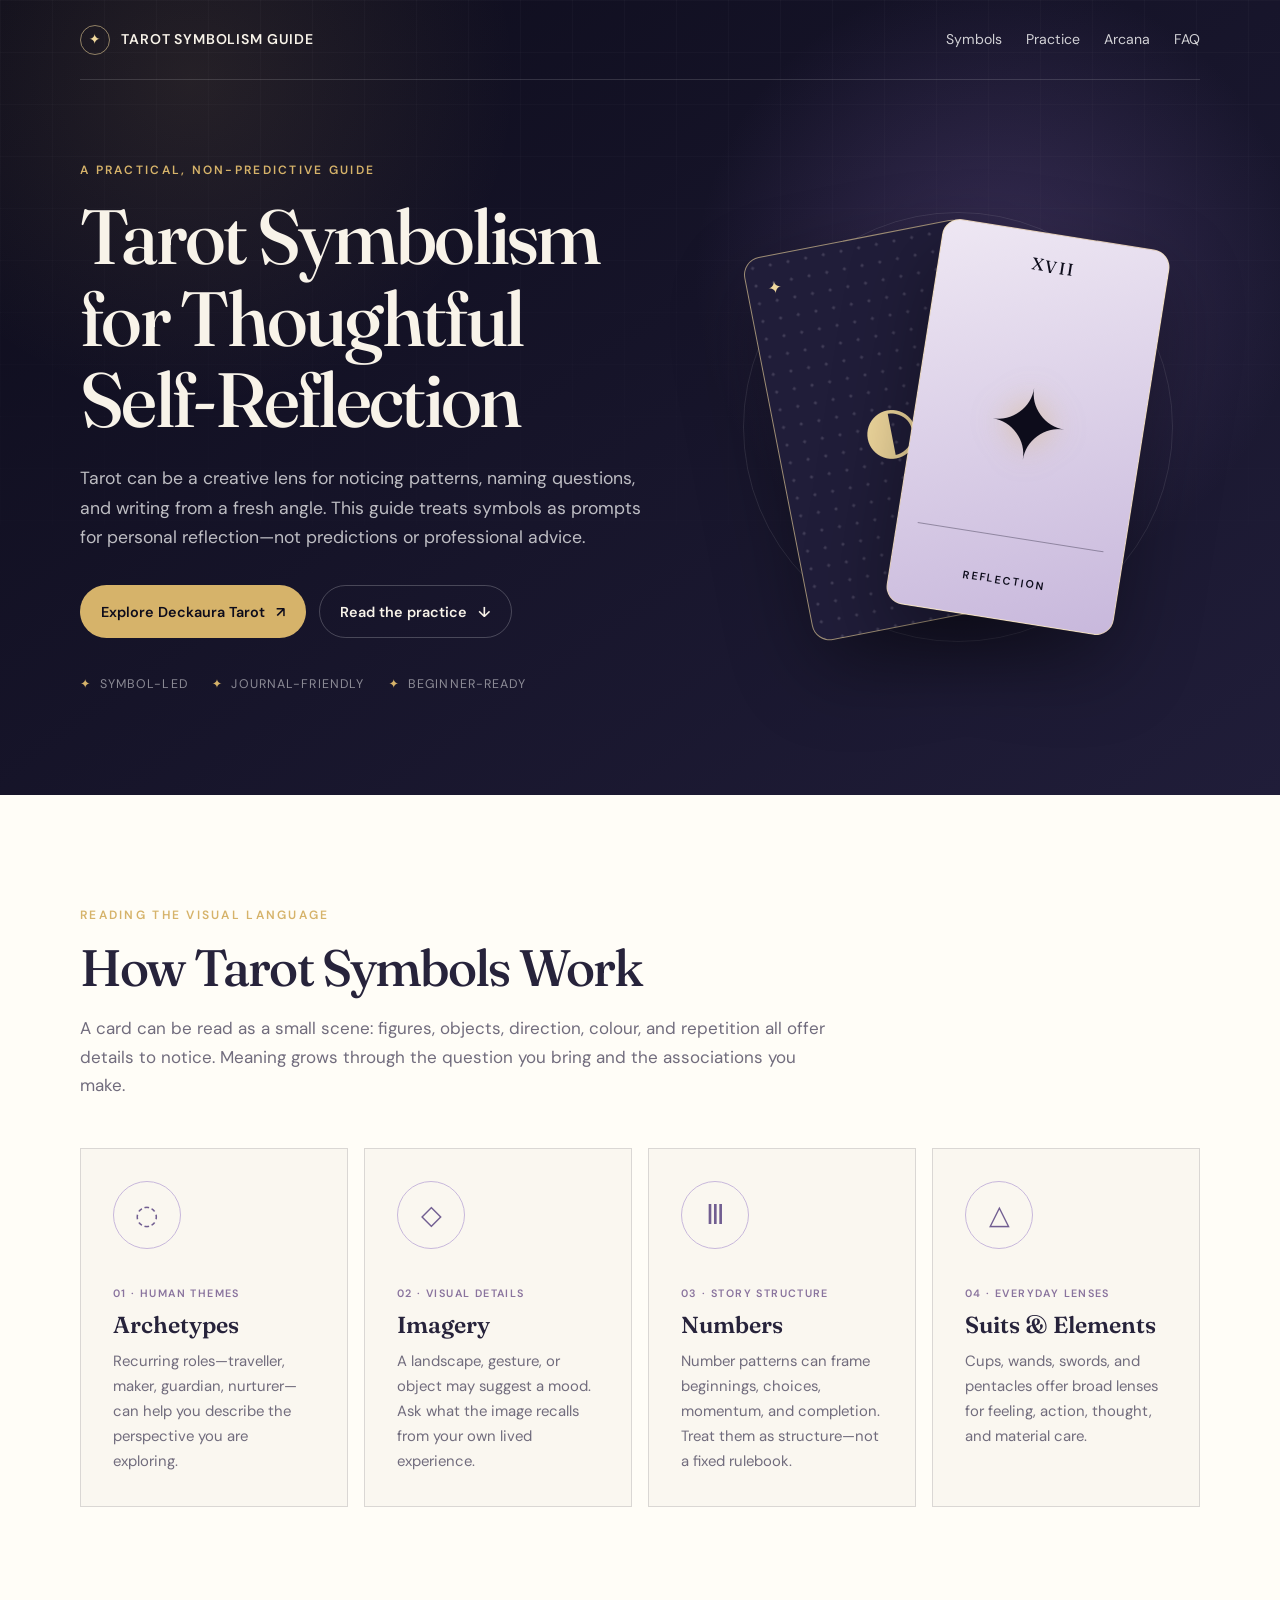
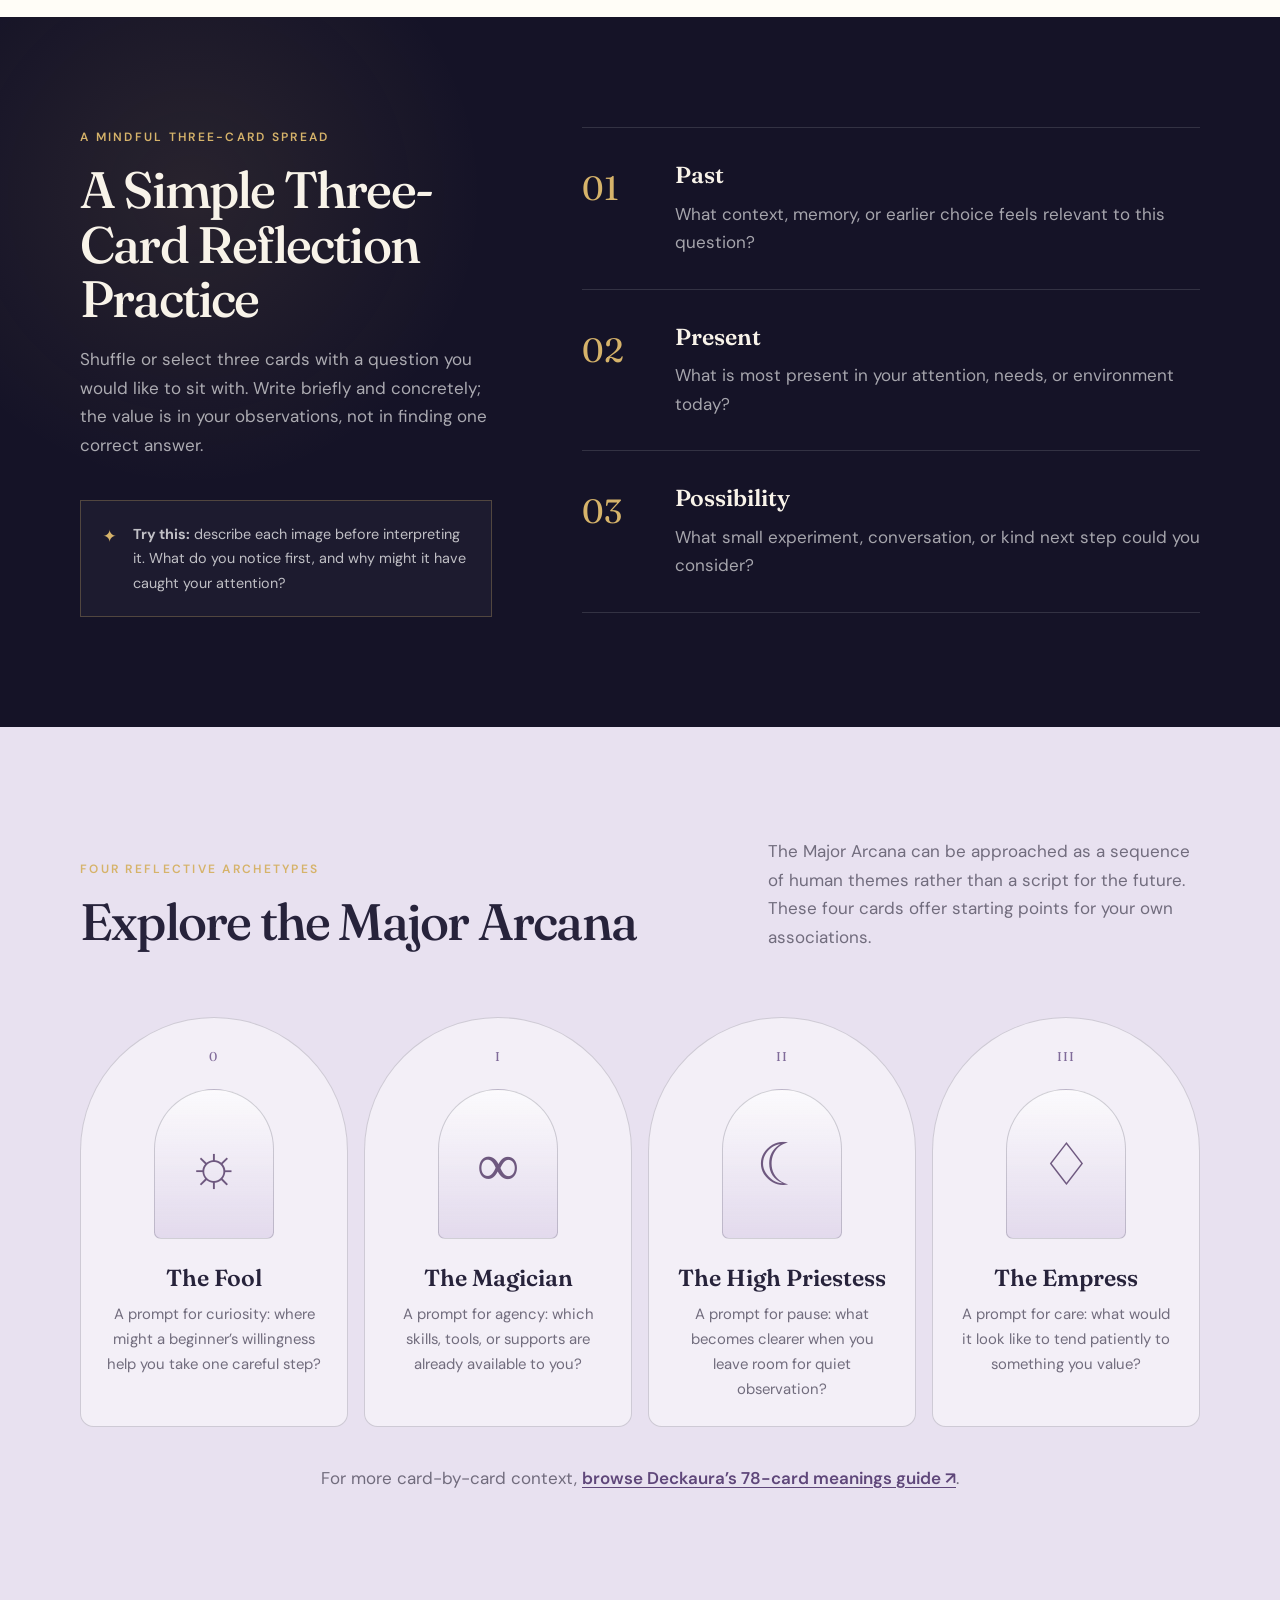
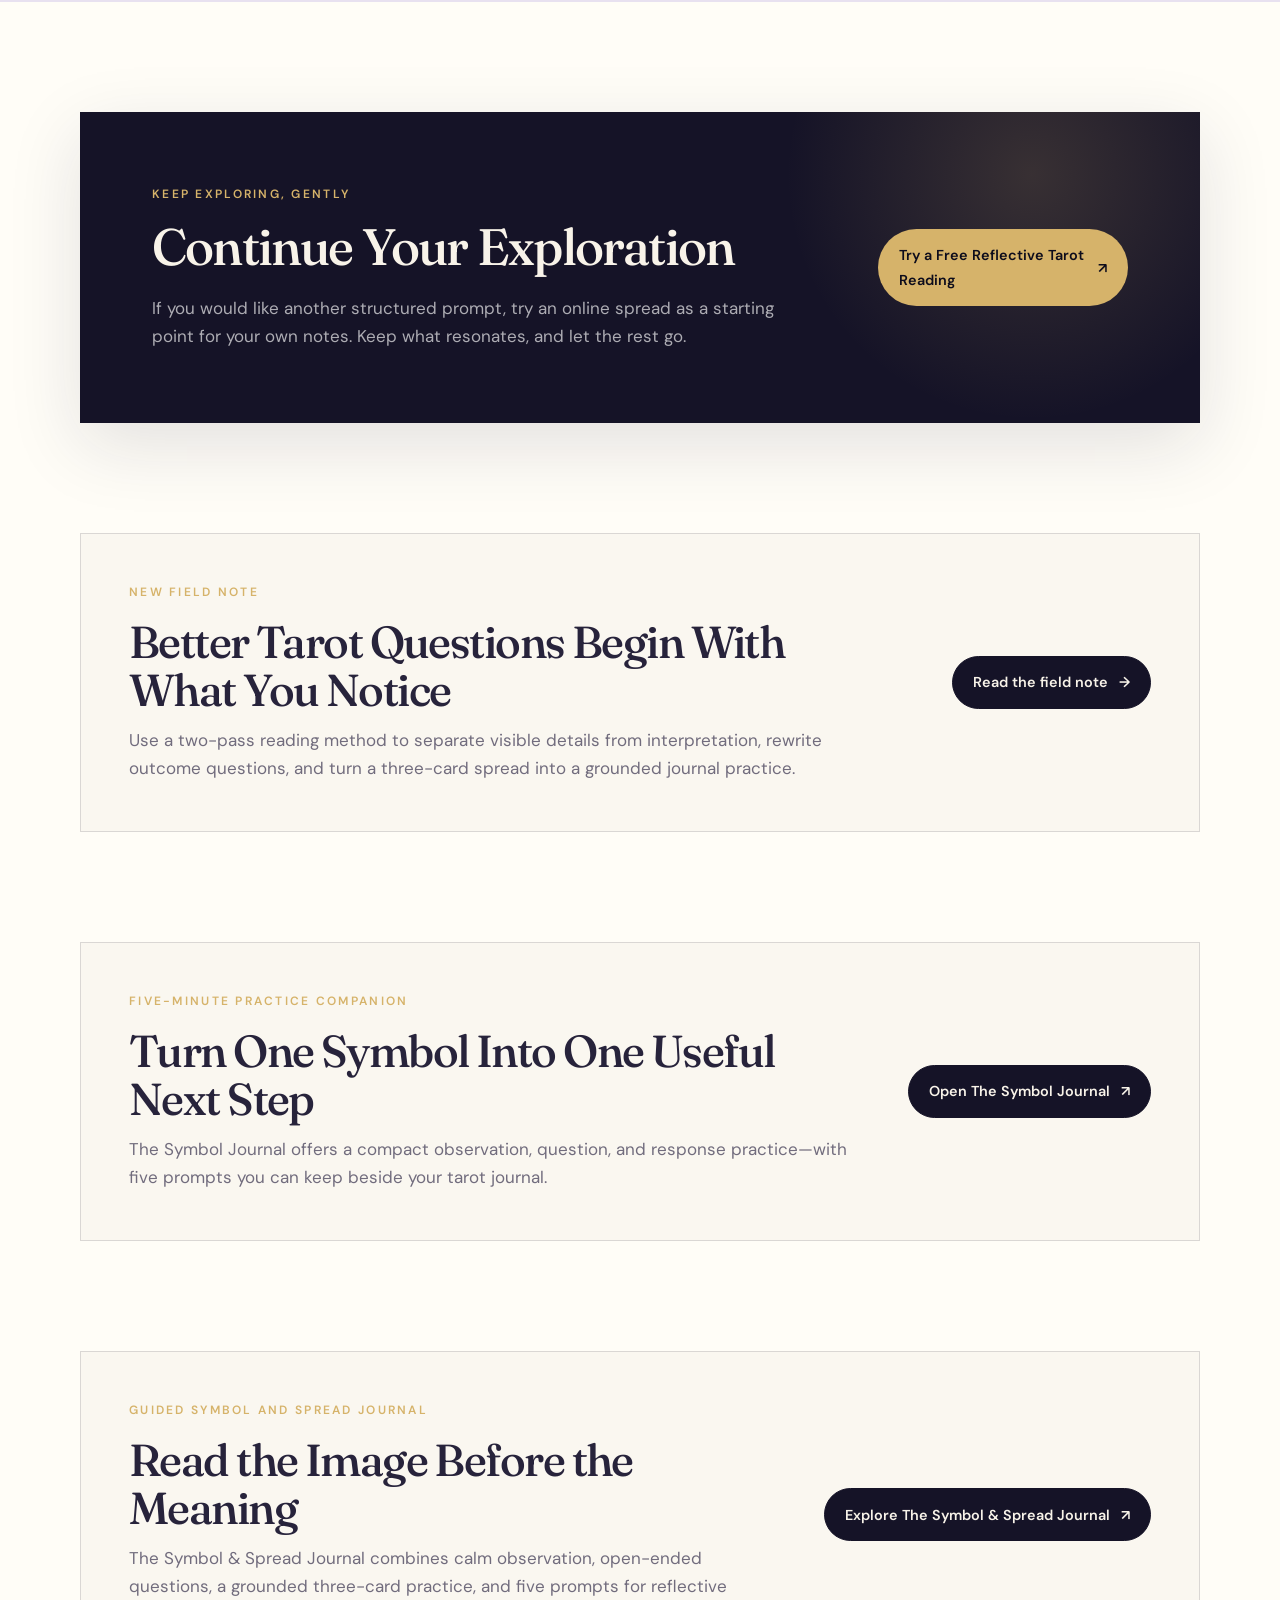
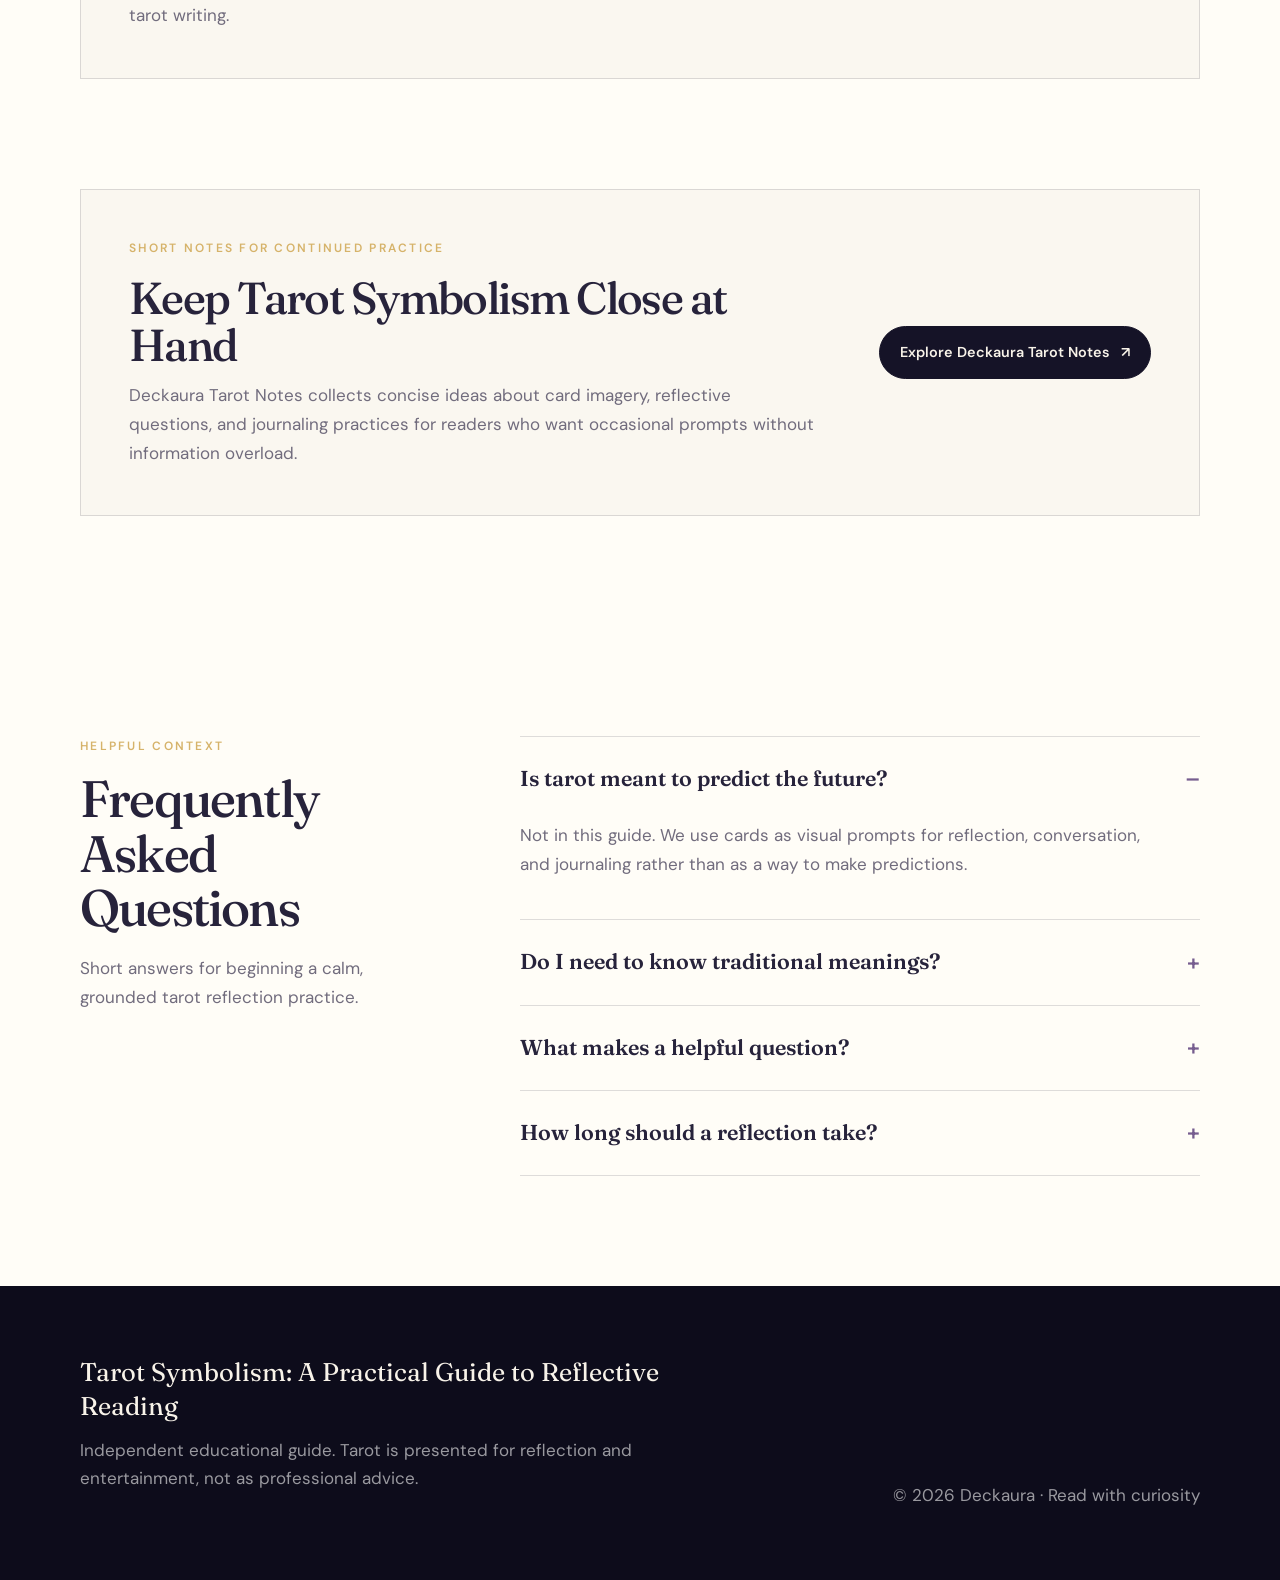
==== commit af8b7366: "Link Symbol and Spread Journal" ====
--- a/index.html
+++ b/index.html
@@ -52,6 +52,9 @@
         "about": [
           { "@type": "Thing", "name": "Tarot symbolism" },
           { "@type": "Thing", "name": "Reflective journaling" }
+        ],
+        "relatedLink": [
+          "https://the-symbol-spread-journal.webflow.io/"
         ]
       },
       {
@@ -300,6 +303,17 @@
       </div>
     </section>
 
+    <section class="section related-section" aria-labelledby="symbol-spread-journal-heading">
+      <div class="shell related-note">
+        <div>
+          <p class="eyebrow">Guided symbol and spread journal</p>
+          <h2 id="symbol-spread-journal-heading">Read the Image Before the Meaning</h2>
+          <p>The Symbol &amp; Spread Journal combines calm observation, open-ended questions, a grounded three-card practice, and five prompts for reflective tarot writing.</p>
+        </div>
+        <a class="button button-ink" href="https://the-symbol-spread-journal.webflow.io/" target="_blank" rel="noopener">Explore The Symbol &amp; Spread Journal <span aria-hidden="true">↗</span></a>
+      </div>
+    </section>
+
     <section class="section related-section" aria-labelledby="tarot-notes-heading">
       <div class="shell related-note">
         <div>
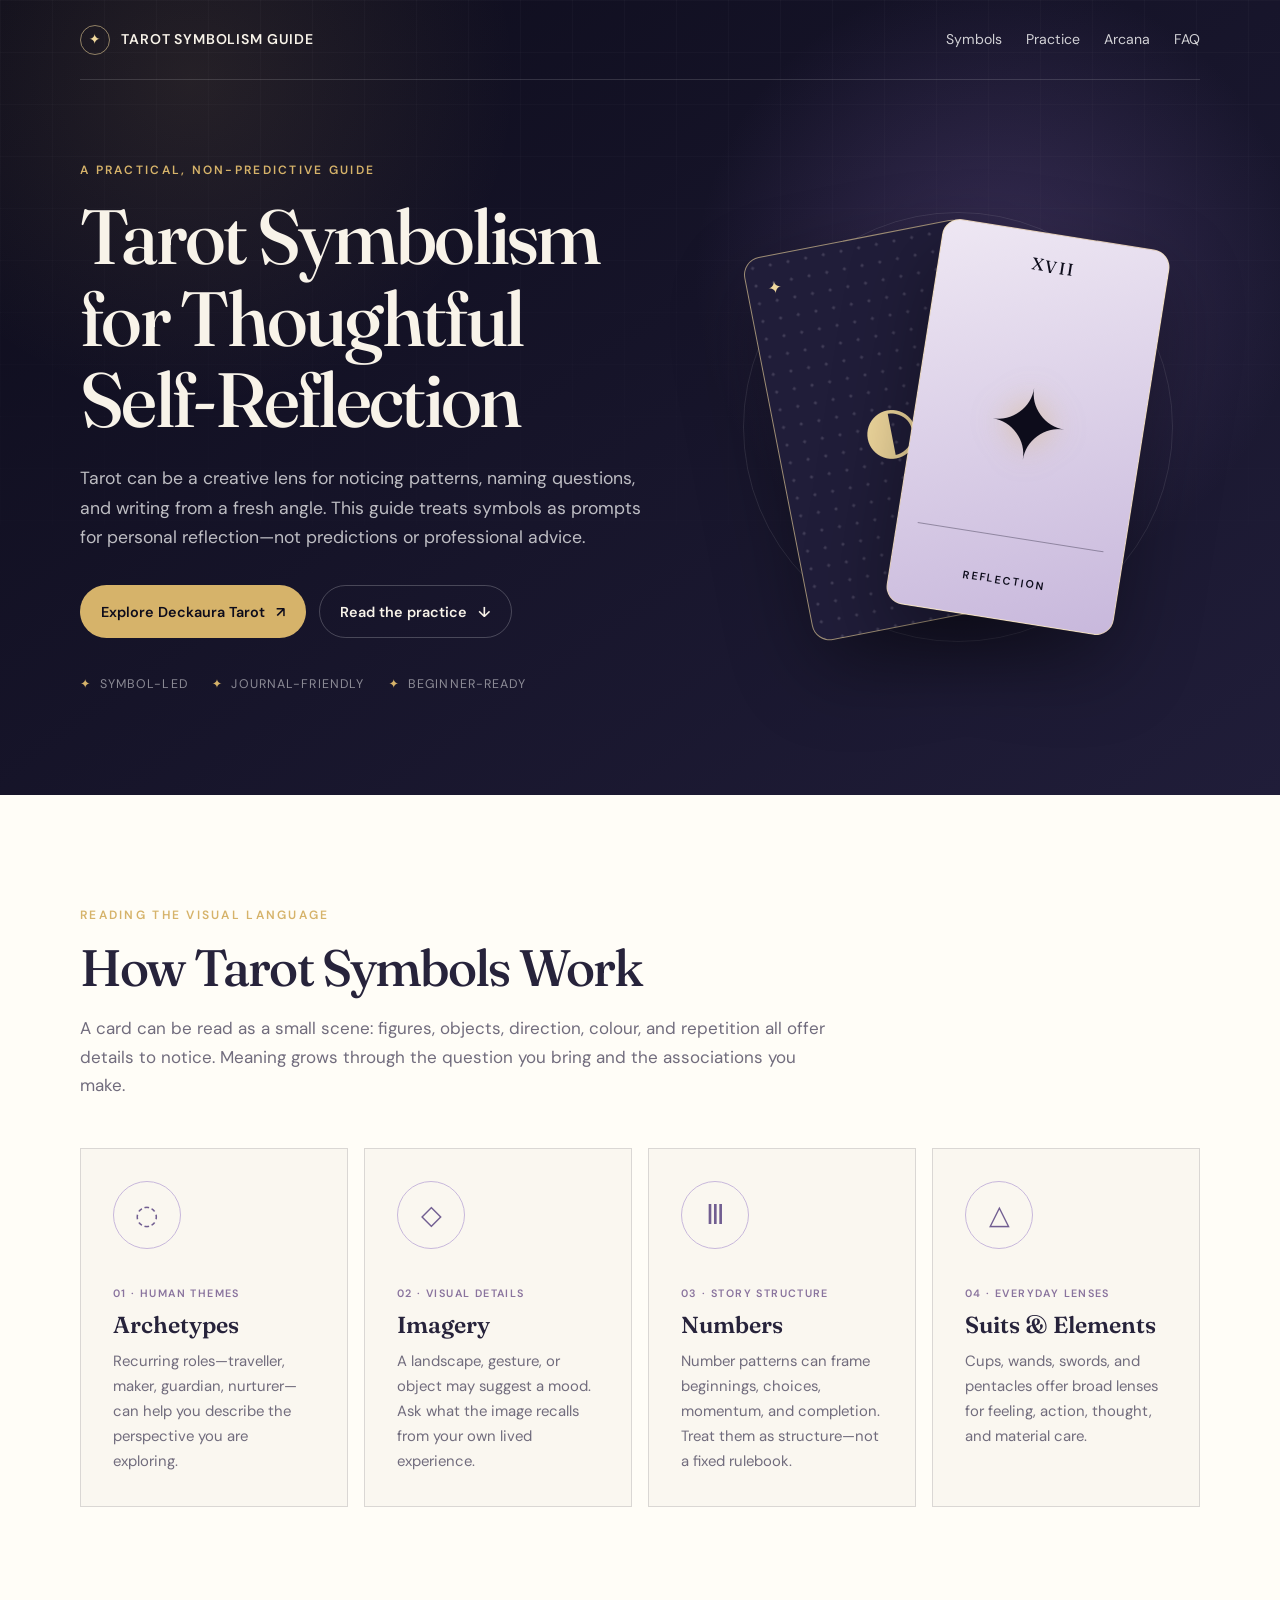
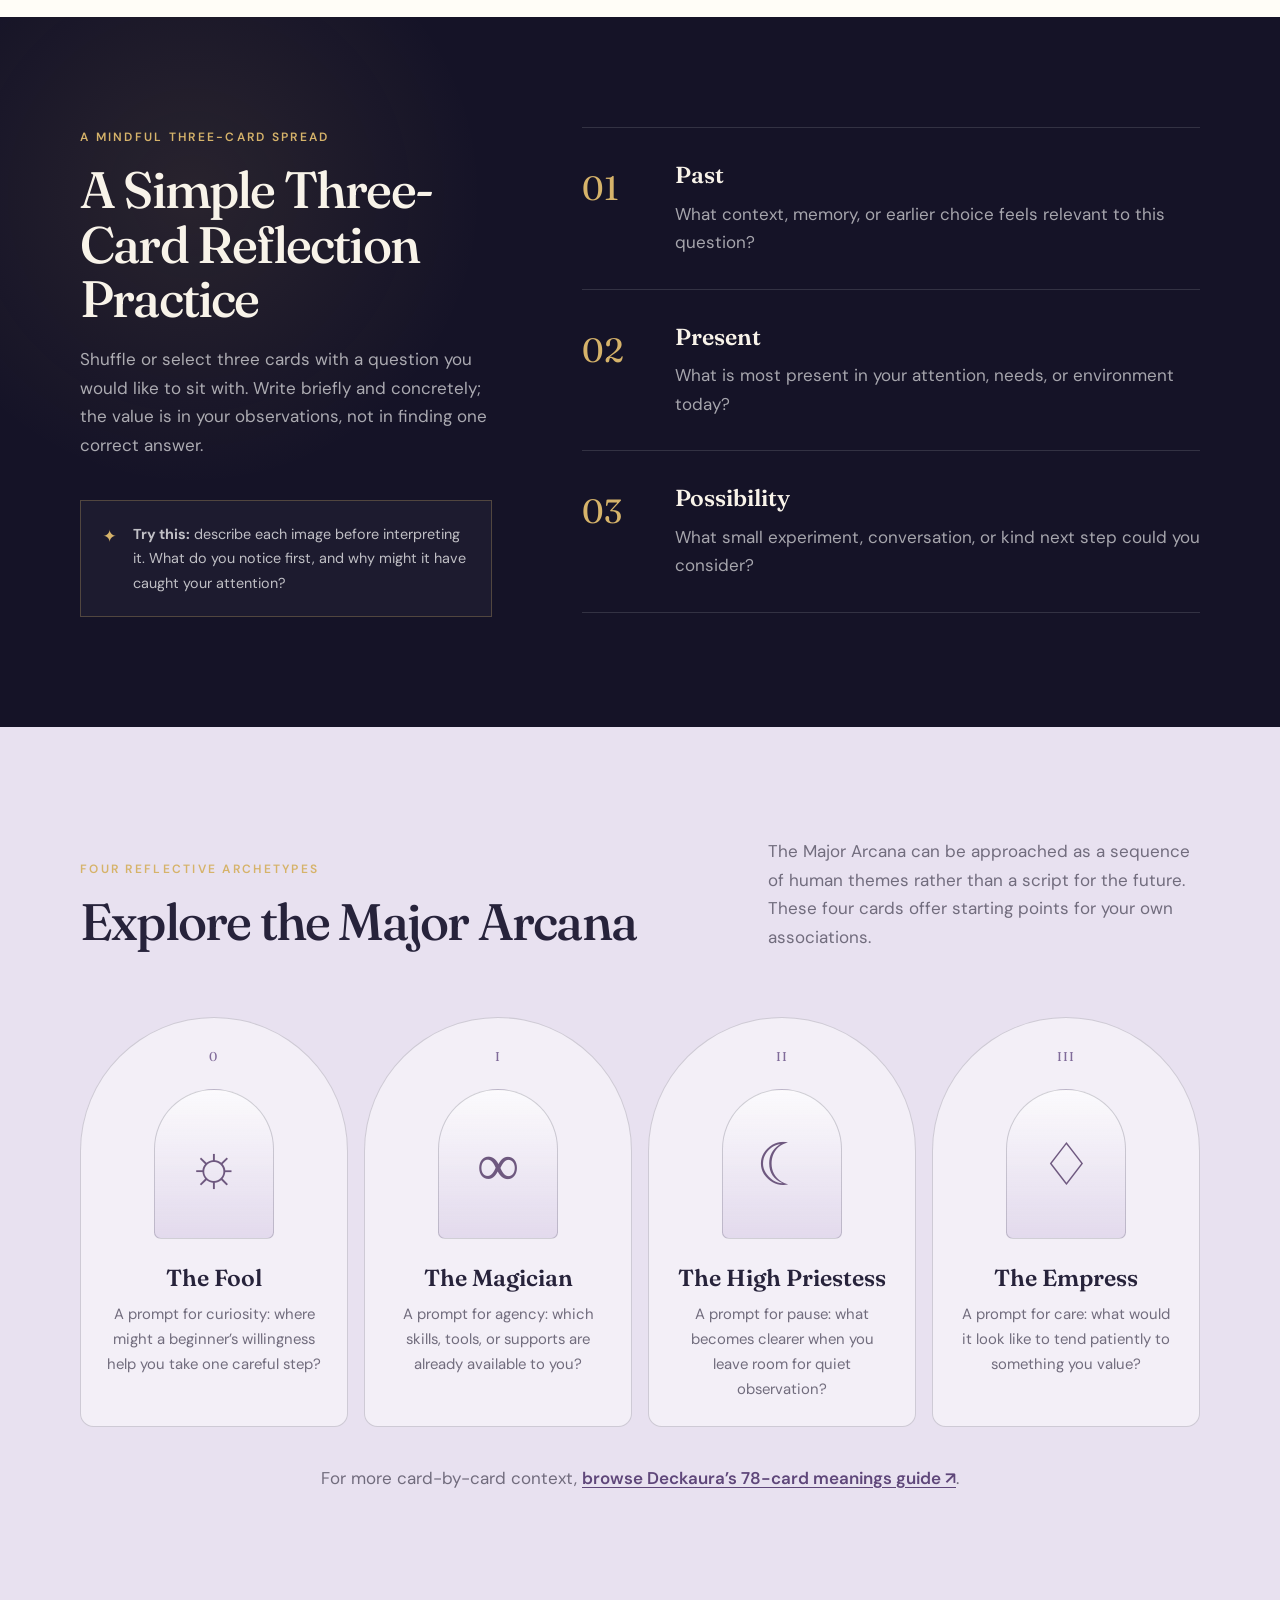
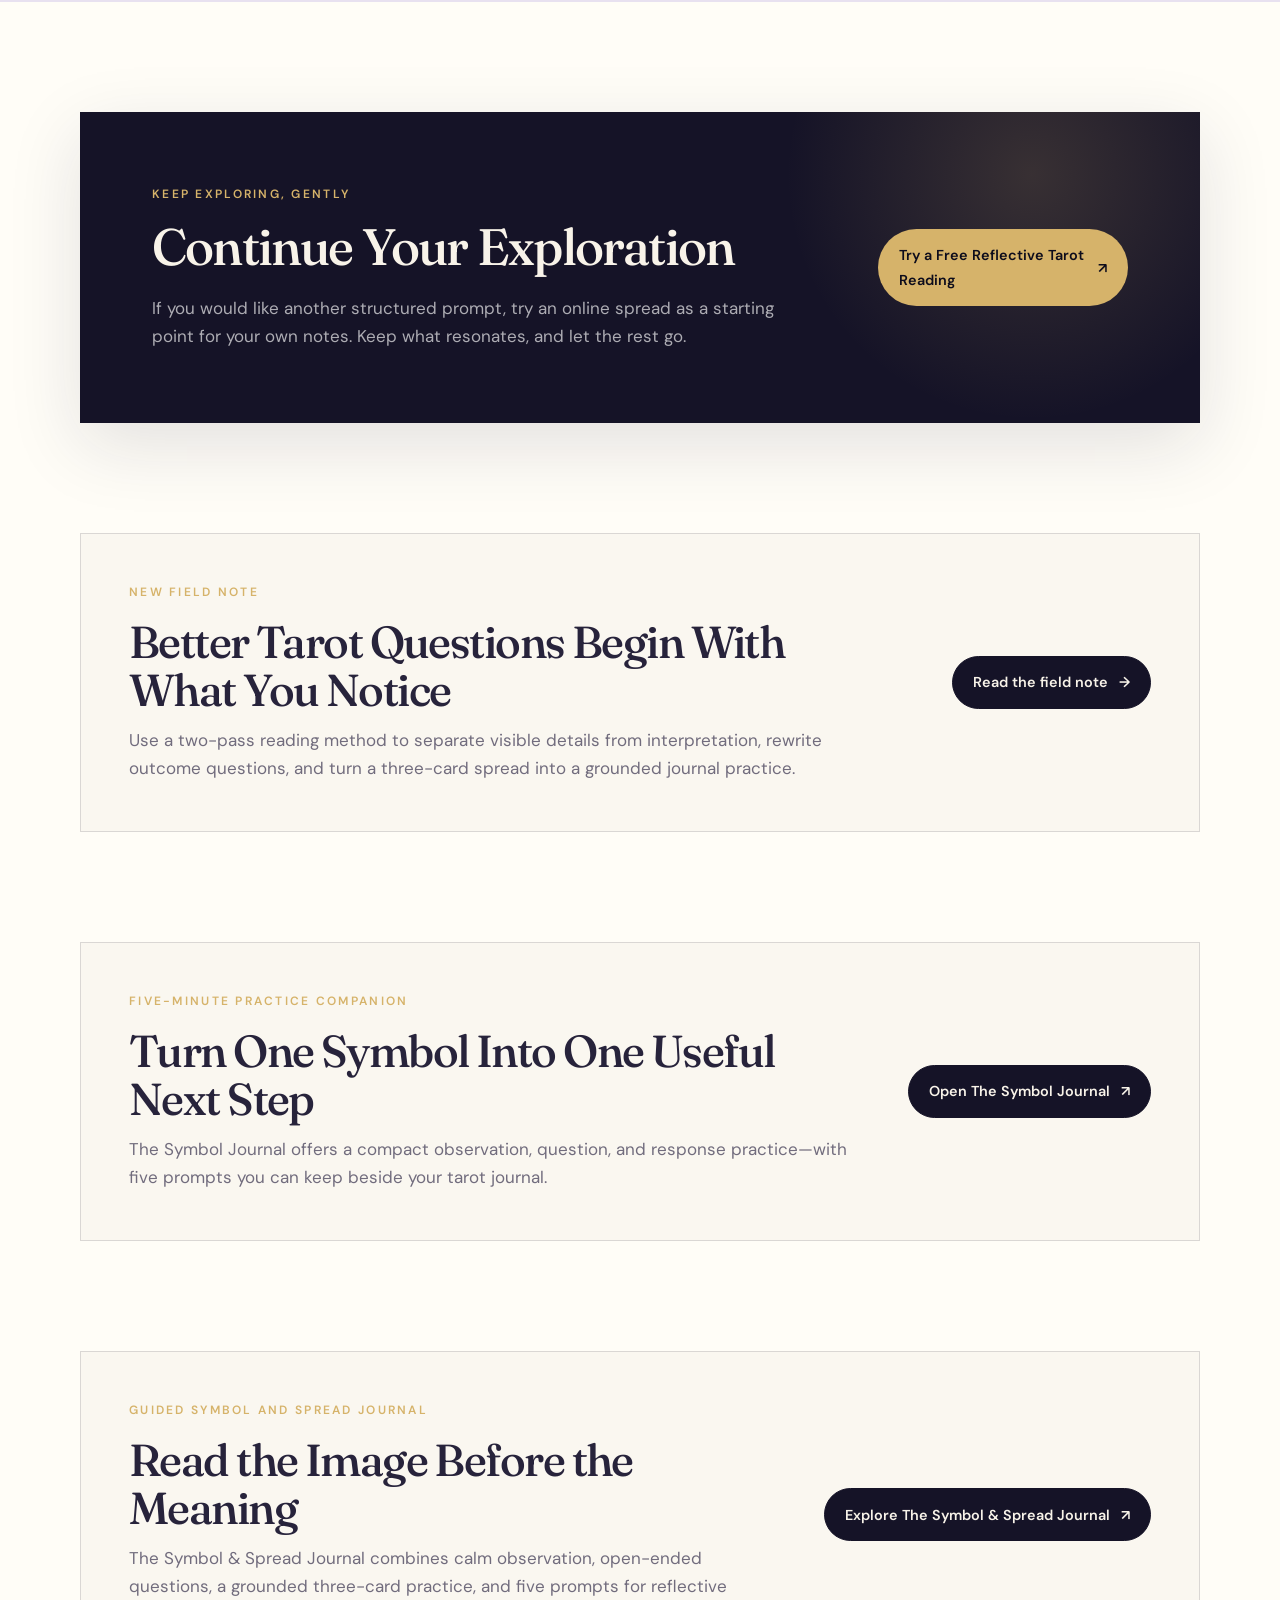
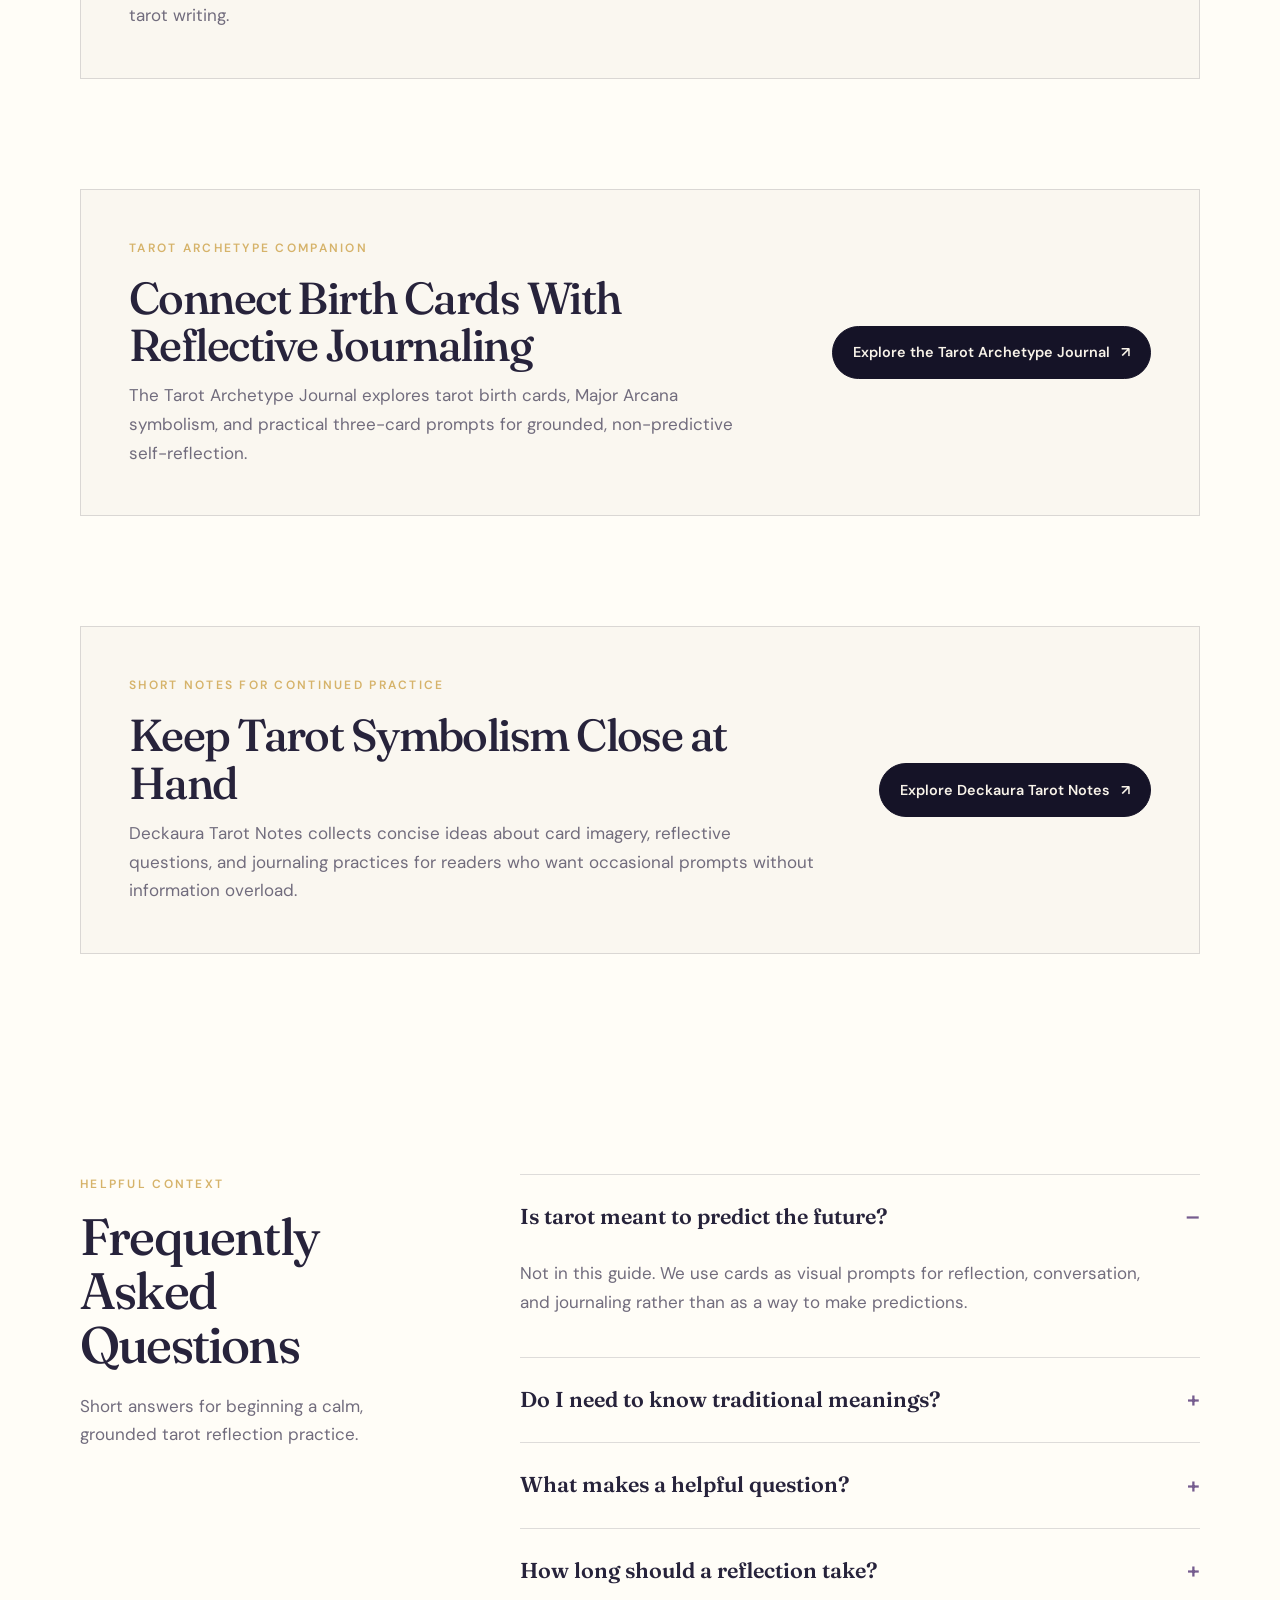
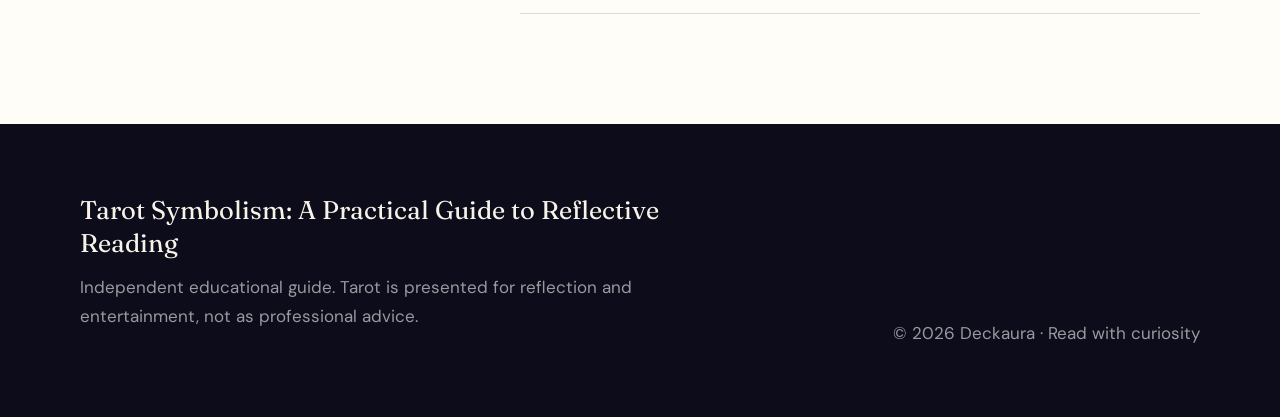
==== commit b962e6fd: "Link Tarot Archetype Journal" ====
--- a/index.html
+++ b/index.html
@@ -54,7 +54,8 @@
           { "@type": "Thing", "name": "Reflective journaling" }
         ],
         "relatedLink": [
-          "https://the-symbol-spread-journal.webflow.io/"
+          "https://the-symbol-spread-journal.webflow.io/",
+          "https://temp-buvrupyqlmouknruwgal.webadorsite.com/"
         ]
       },
       {
@@ -314,6 +315,17 @@
       </div>
     </section>
 
+    <section class="section related-section" aria-labelledby="archetype-journal-heading">
+      <div class="shell related-note">
+        <div>
+          <p class="eyebrow">Tarot archetype companion</p>
+          <h2 id="archetype-journal-heading">Connect Birth Cards With Reflective Journaling</h2>
+          <p>The Tarot Archetype Journal explores tarot birth cards, Major Arcana symbolism, and practical three-card prompts for grounded, non-predictive self-reflection.</p>
+        </div>
+        <a class="button button-ink" href="https://temp-buvrupyqlmouknruwgal.webadorsite.com/" target="_blank" rel="noopener">Explore the Tarot Archetype Journal <span aria-hidden="true">↗</span></a>
+      </div>
+    </section>
+
     <section class="section related-section" aria-labelledby="tarot-notes-heading">
       <div class="shell related-note">
         <div>
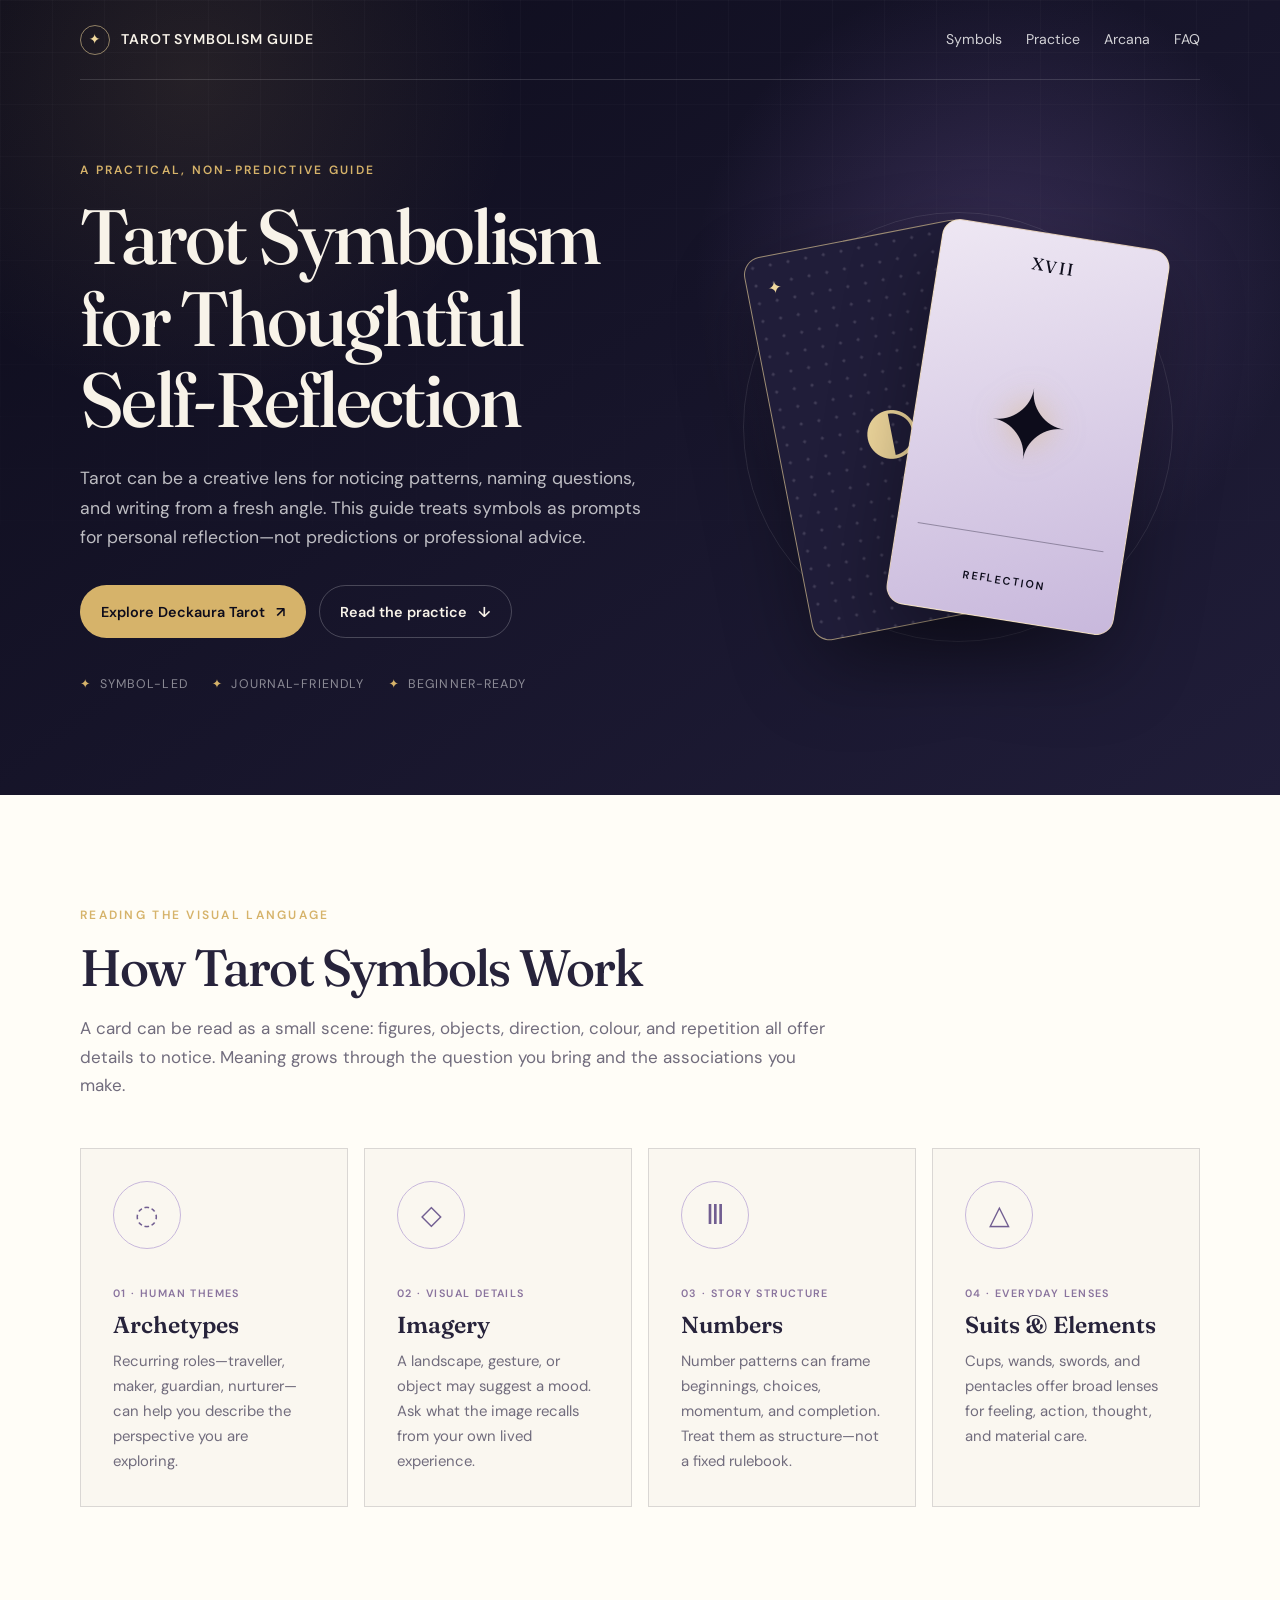
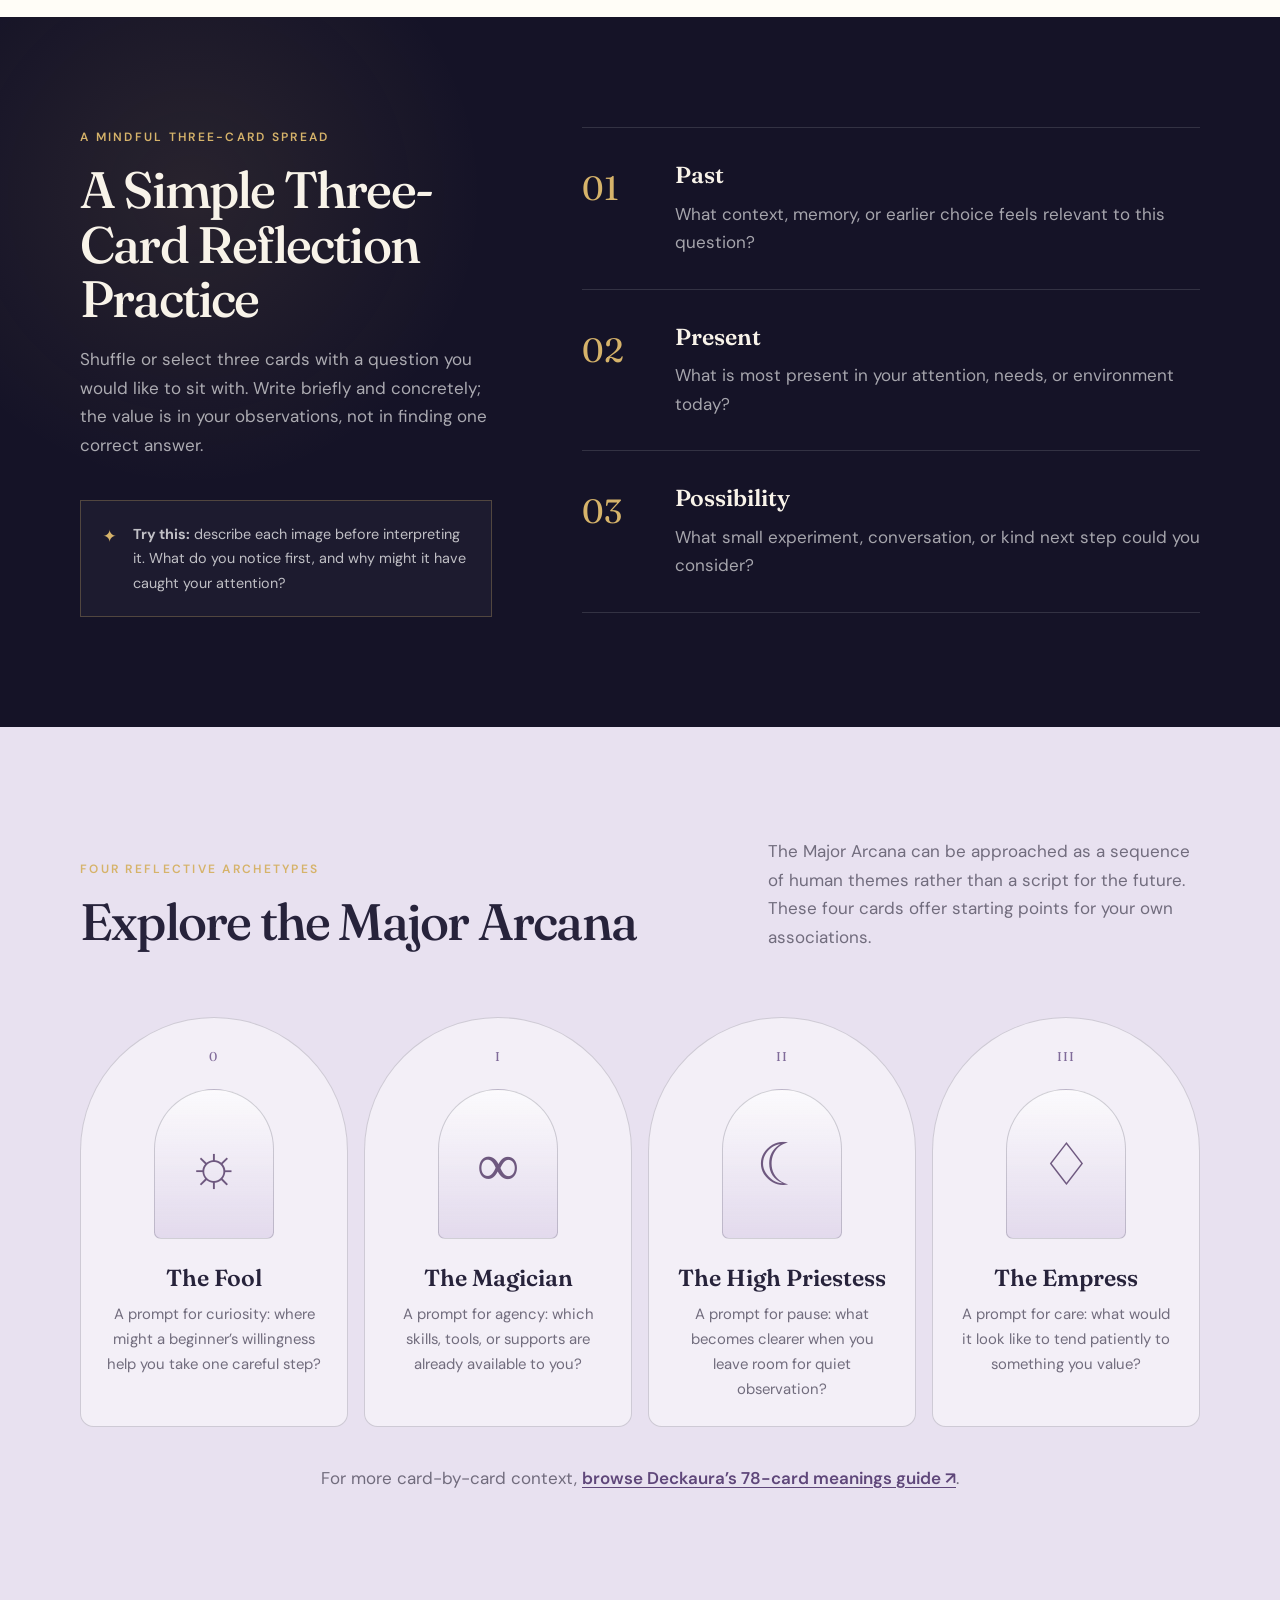
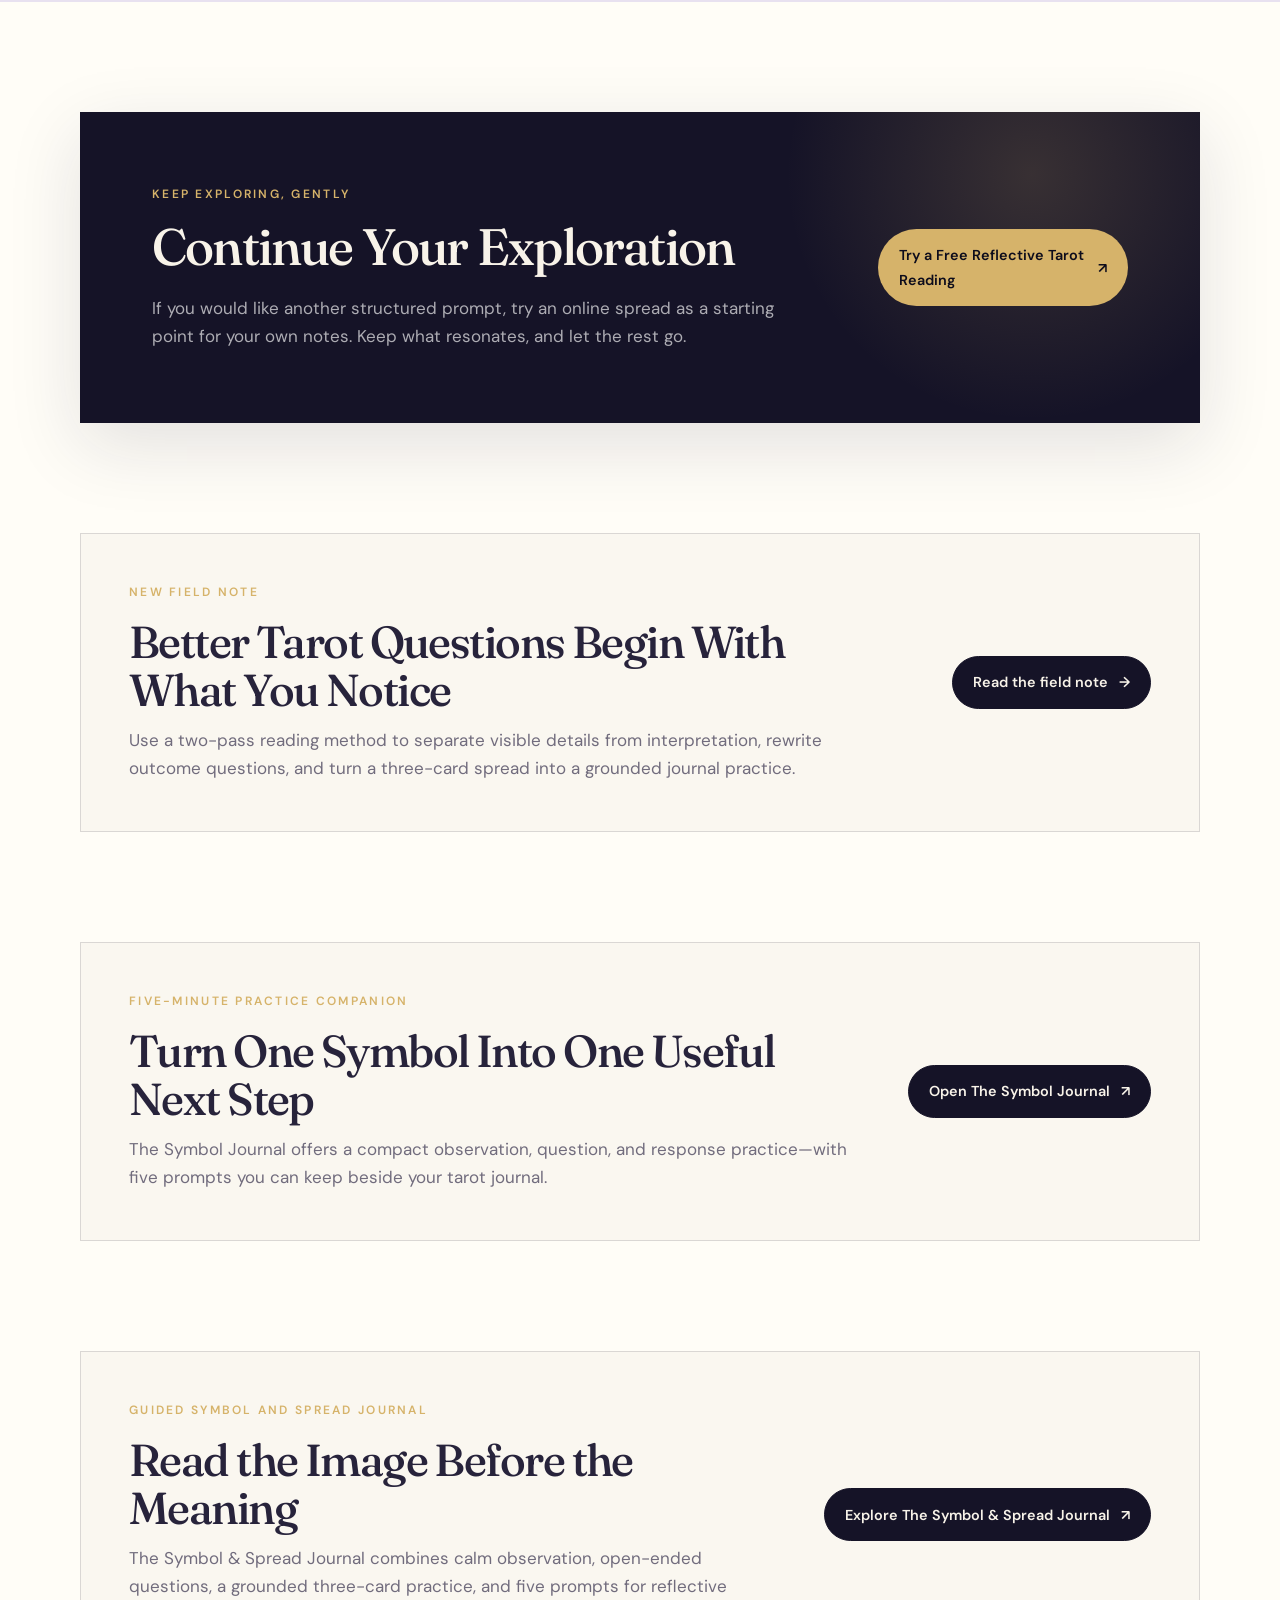
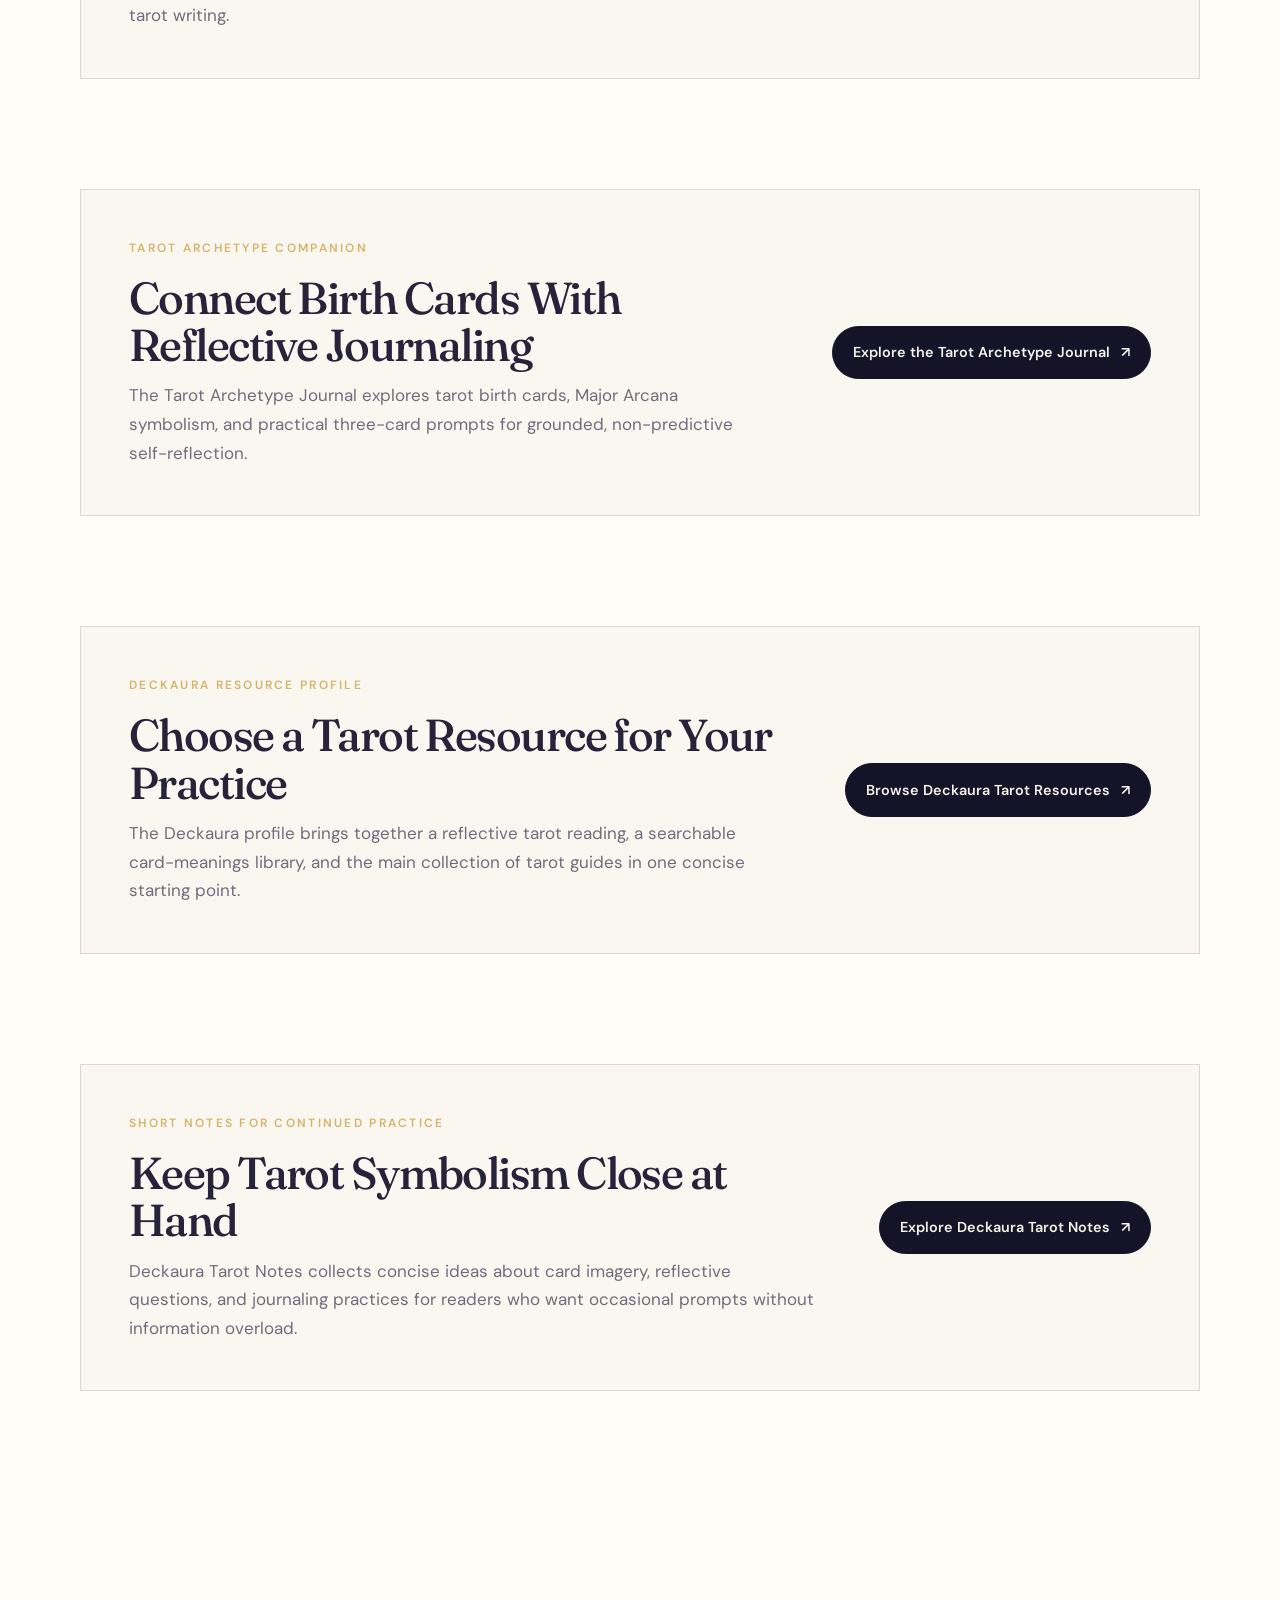
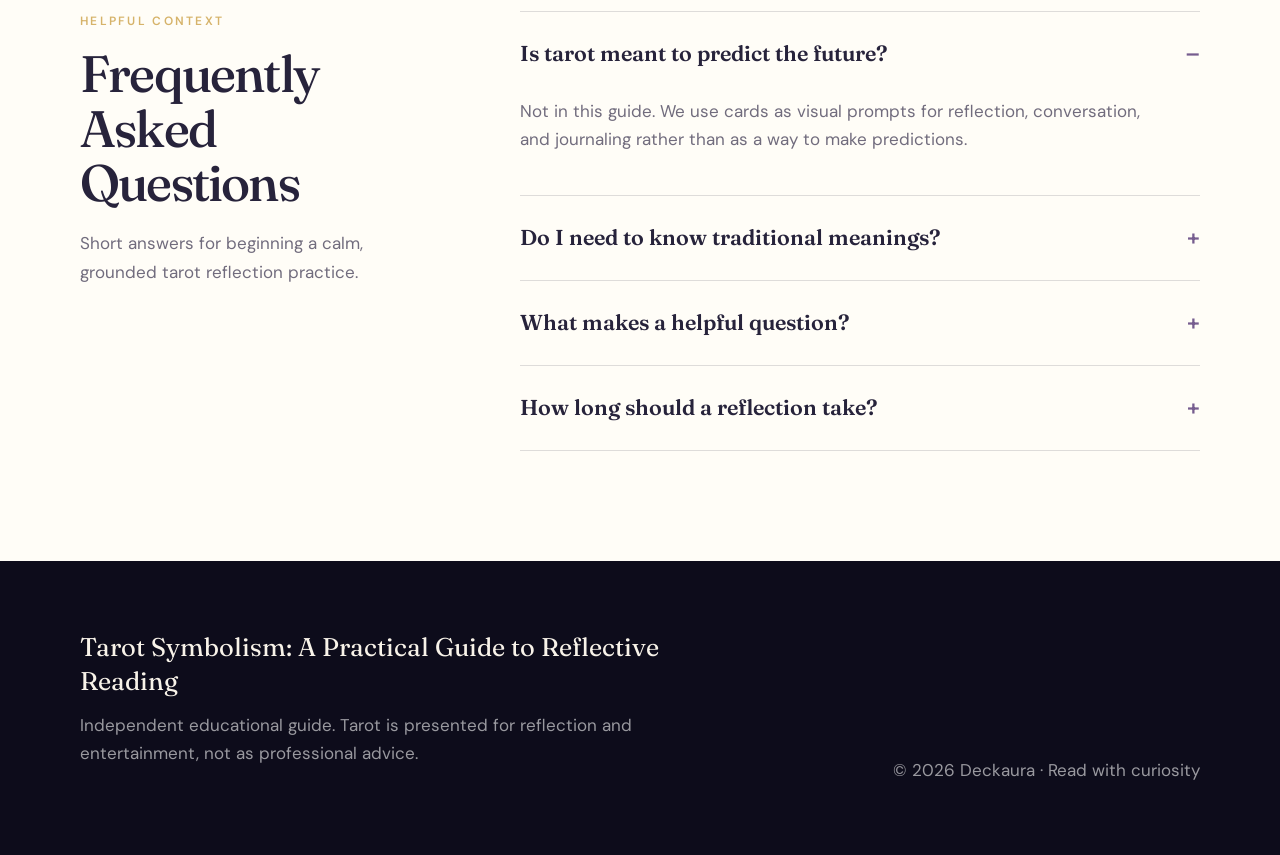
==== commit 3315358c: "Link Deckaura Solo profile" ====
--- a/index.html
+++ b/index.html
@@ -55,7 +55,8 @@
         ],
         "relatedLink": [
           "https://the-symbol-spread-journal.webflow.io/",
-          "https://temp-buvrupyqlmouknruwgal.webadorsite.com/"
+          "https://temp-buvrupyqlmouknruwgal.webadorsite.com/",
+          "https://solo.to/deckaura"
         ]
       },
       {
@@ -326,6 +327,17 @@
       </div>
     </section>
 
+    <section class="section related-section" aria-labelledby="deckaura-resource-profile-heading">
+      <div class="shell related-note">
+        <div>
+          <p class="eyebrow">Deckaura resource profile</p>
+          <h2 id="deckaura-resource-profile-heading">Choose a Tarot Resource for Your Practice</h2>
+          <p>The Deckaura profile brings together a reflective tarot reading, a searchable card-meanings library, and the main collection of tarot guides in one concise starting point.</p>
+        </div>
+        <a class="button button-ink" href="https://solo.to/deckaura" target="_blank" rel="noopener">Browse Deckaura Tarot Resources <span aria-hidden="true">↗</span></a>
+      </div>
+    </section>
+
     <section class="section related-section" aria-labelledby="tarot-notes-heading">
       <div class="shell related-note">
         <div>
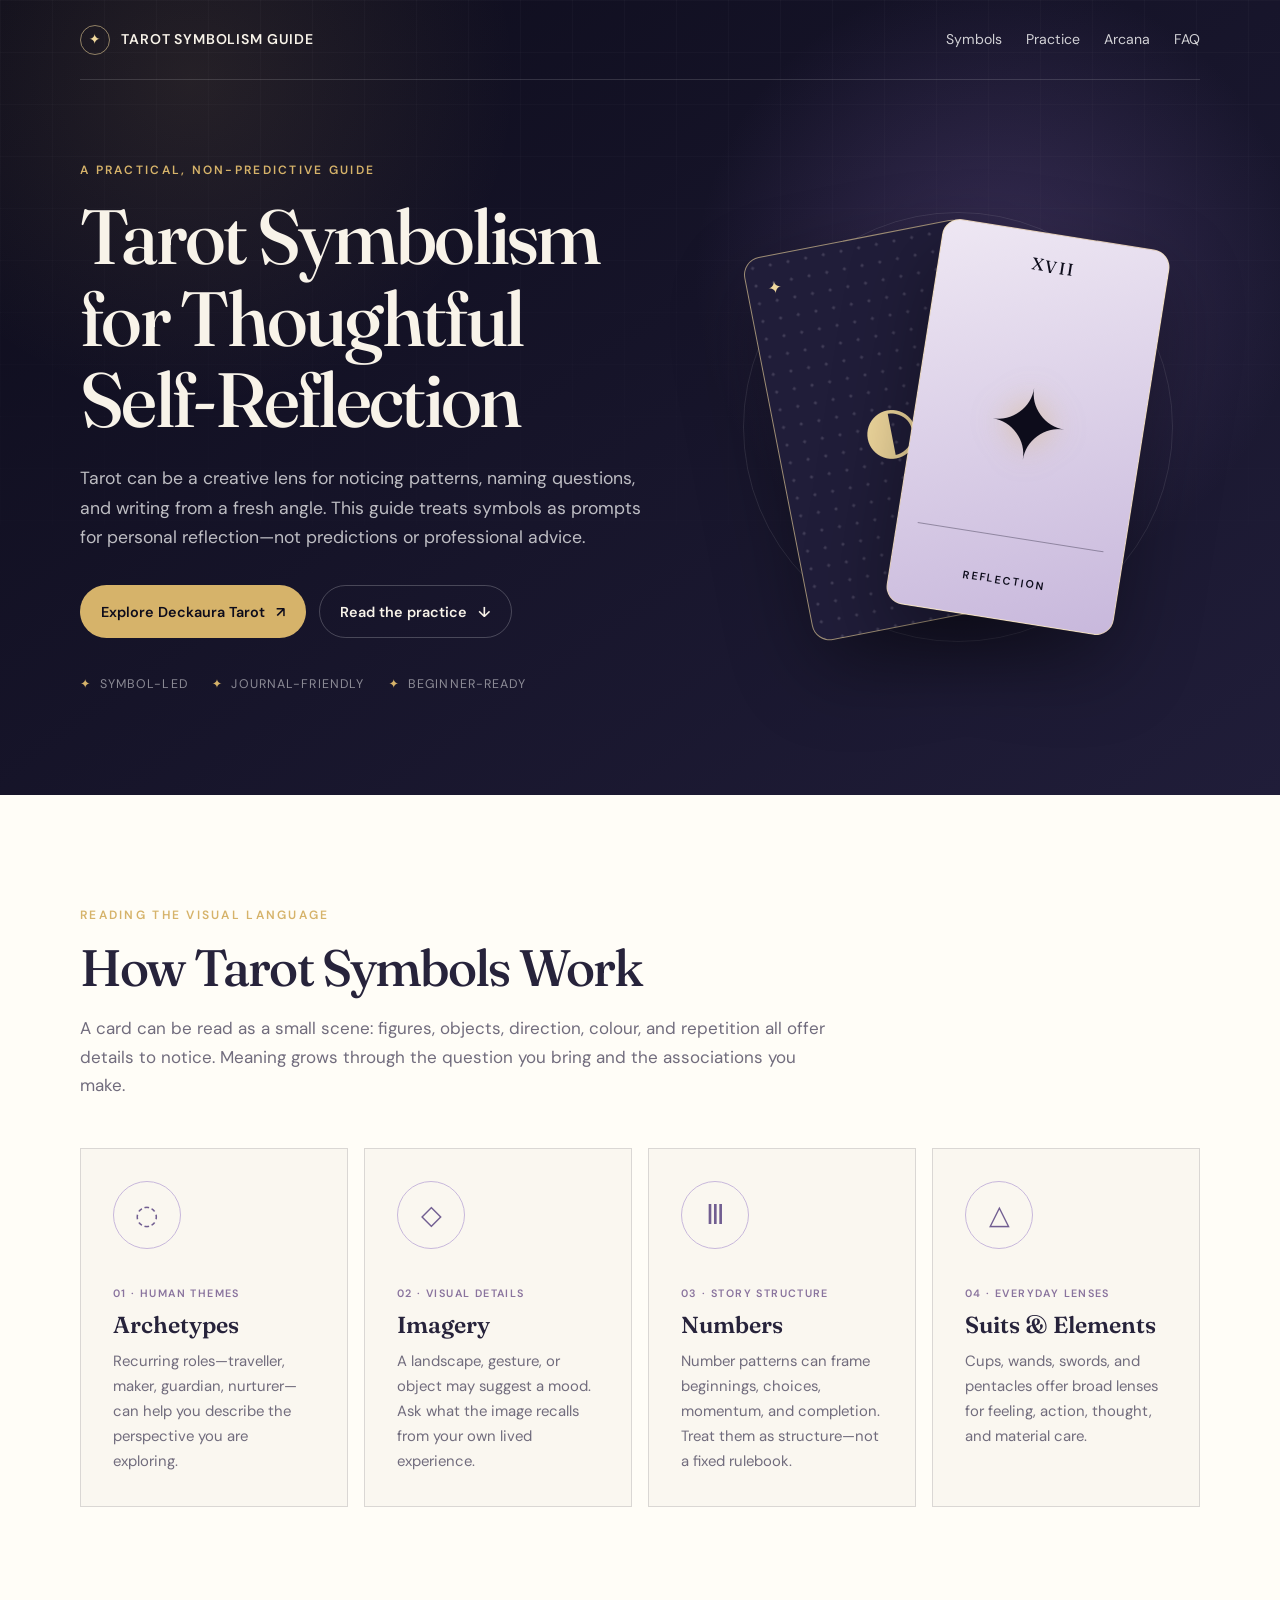
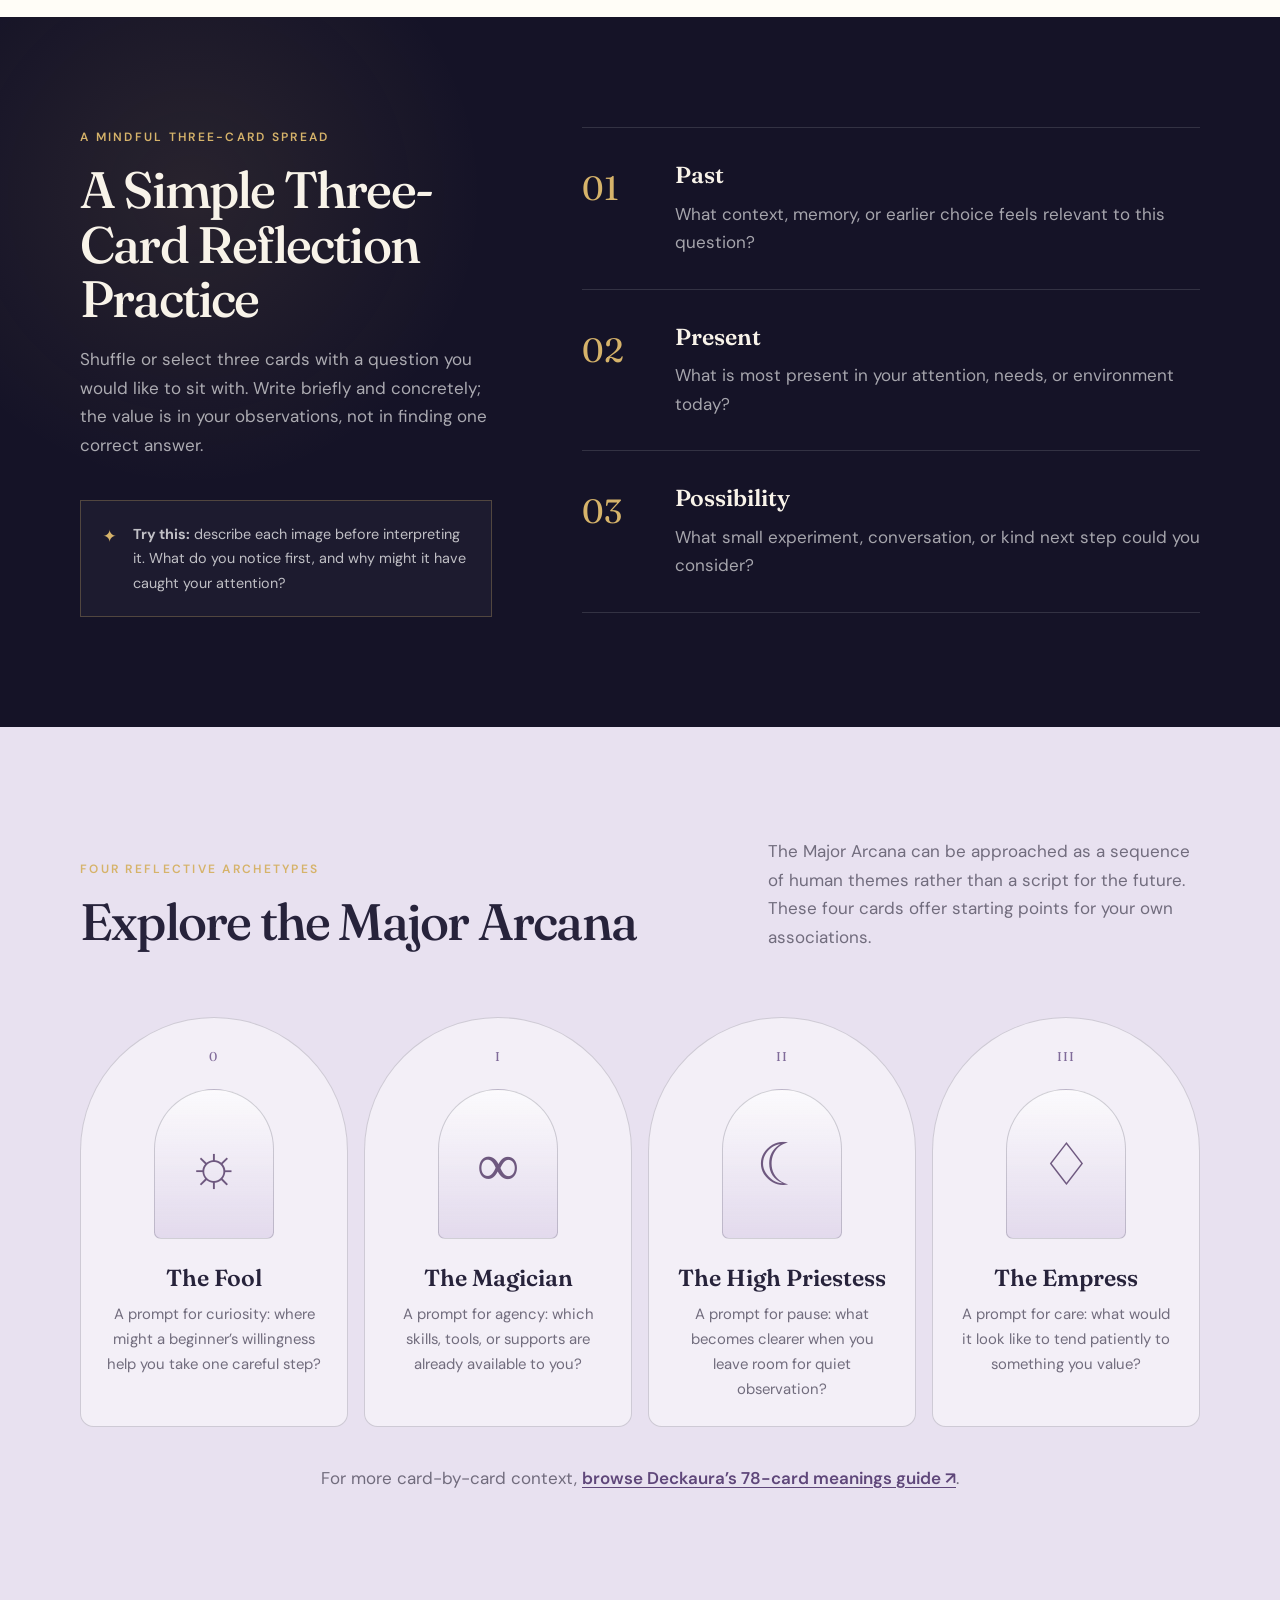
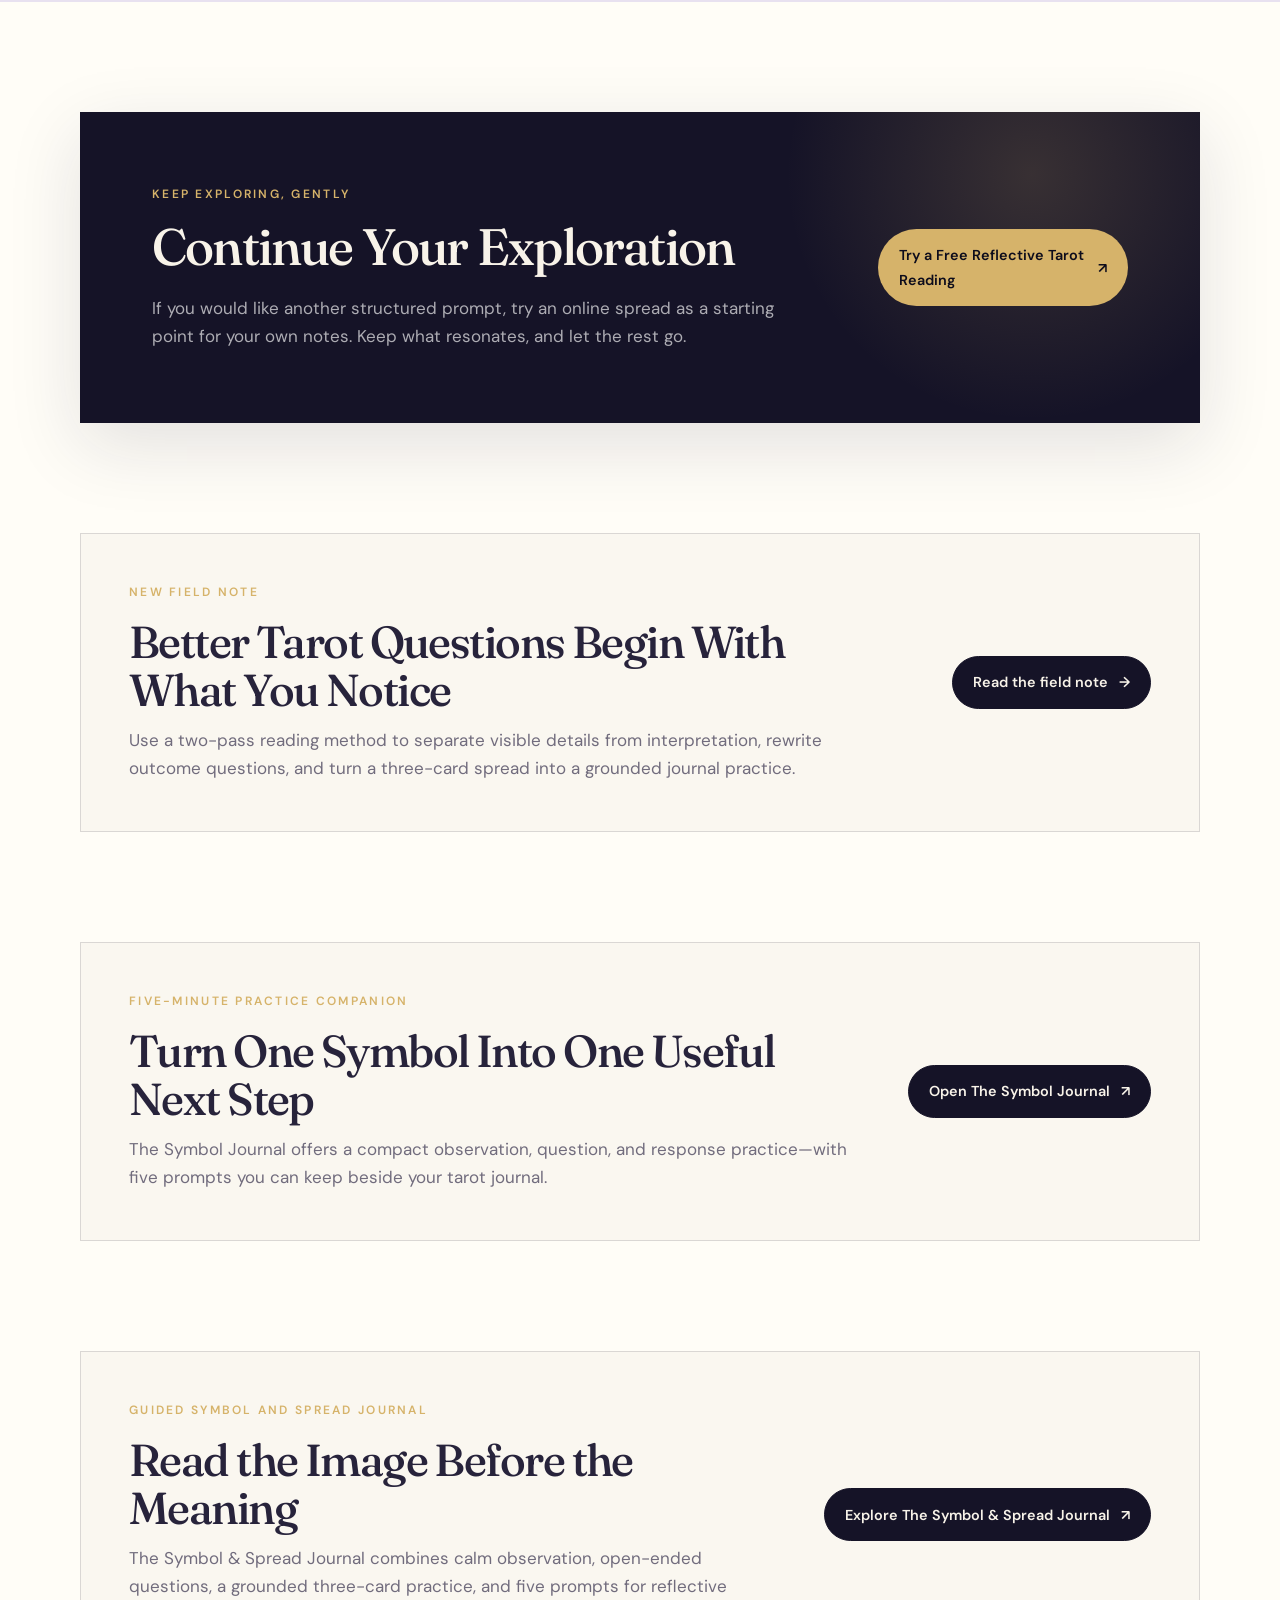
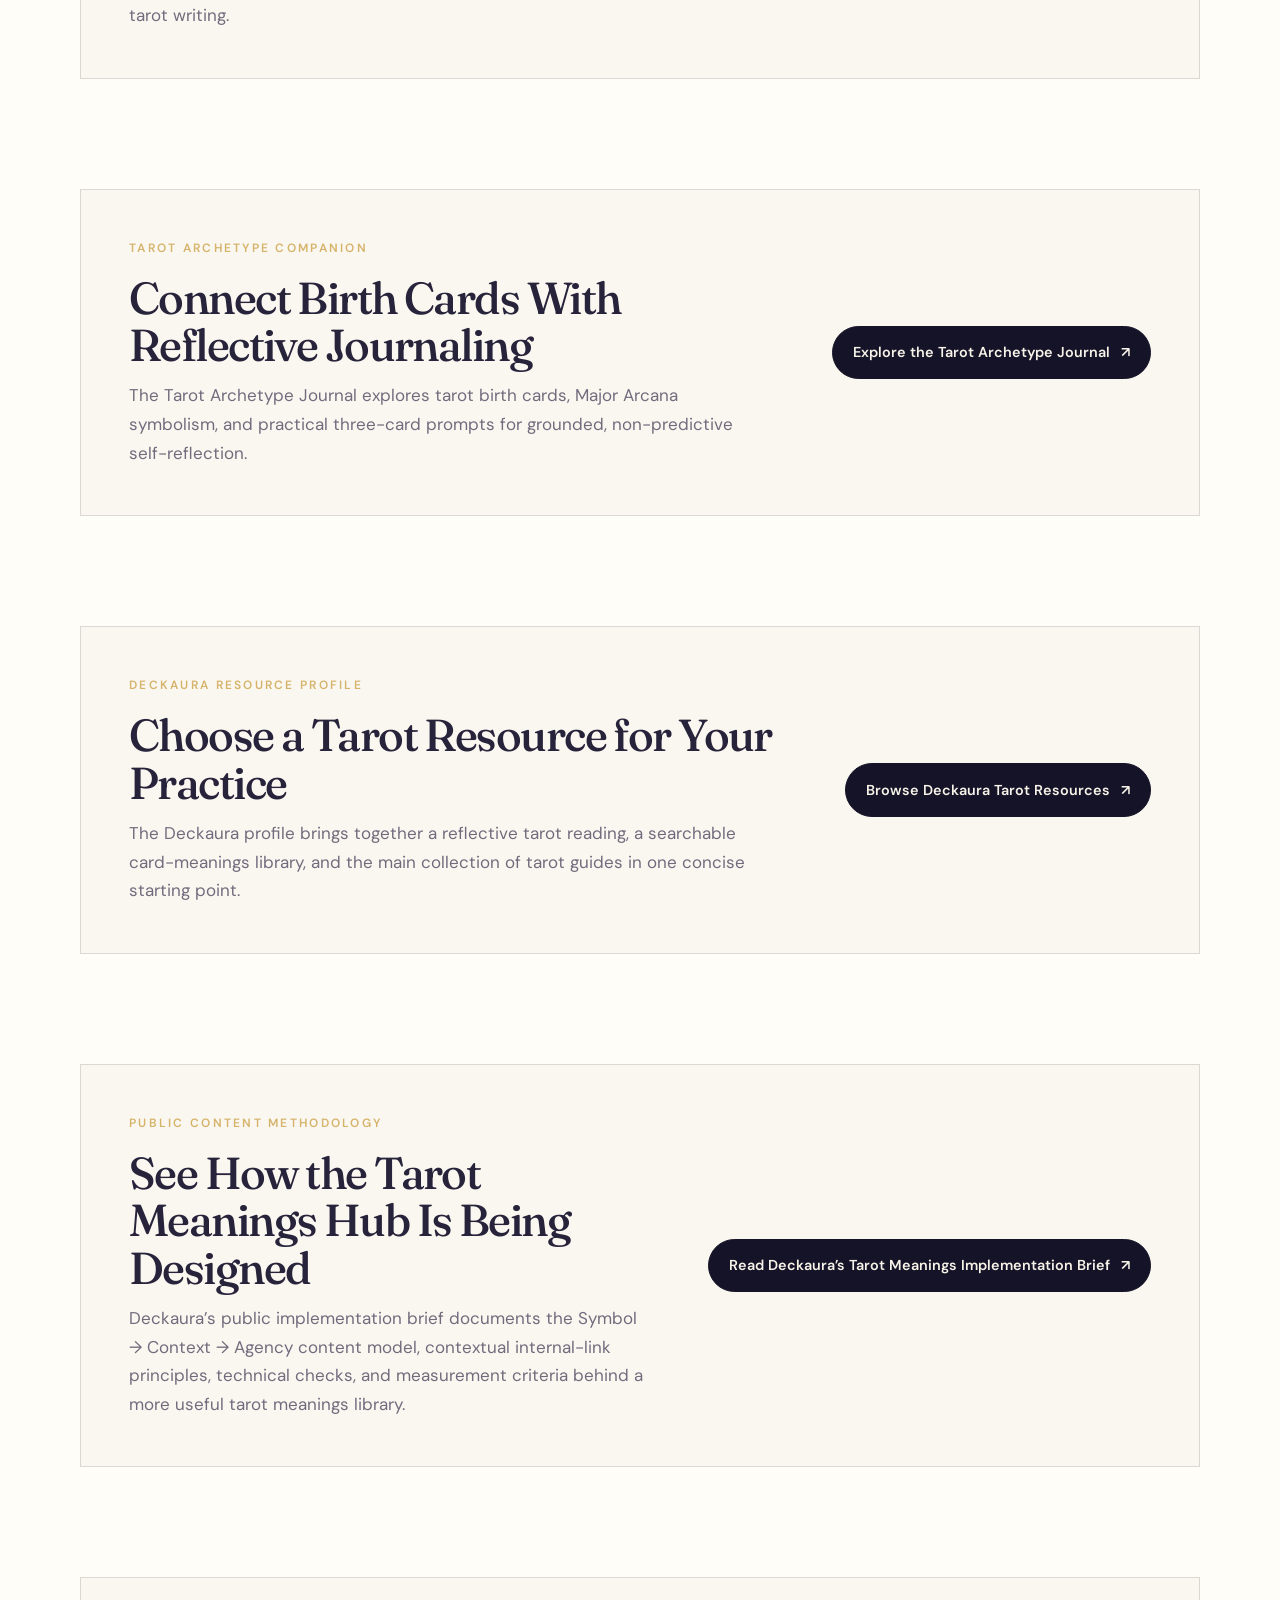
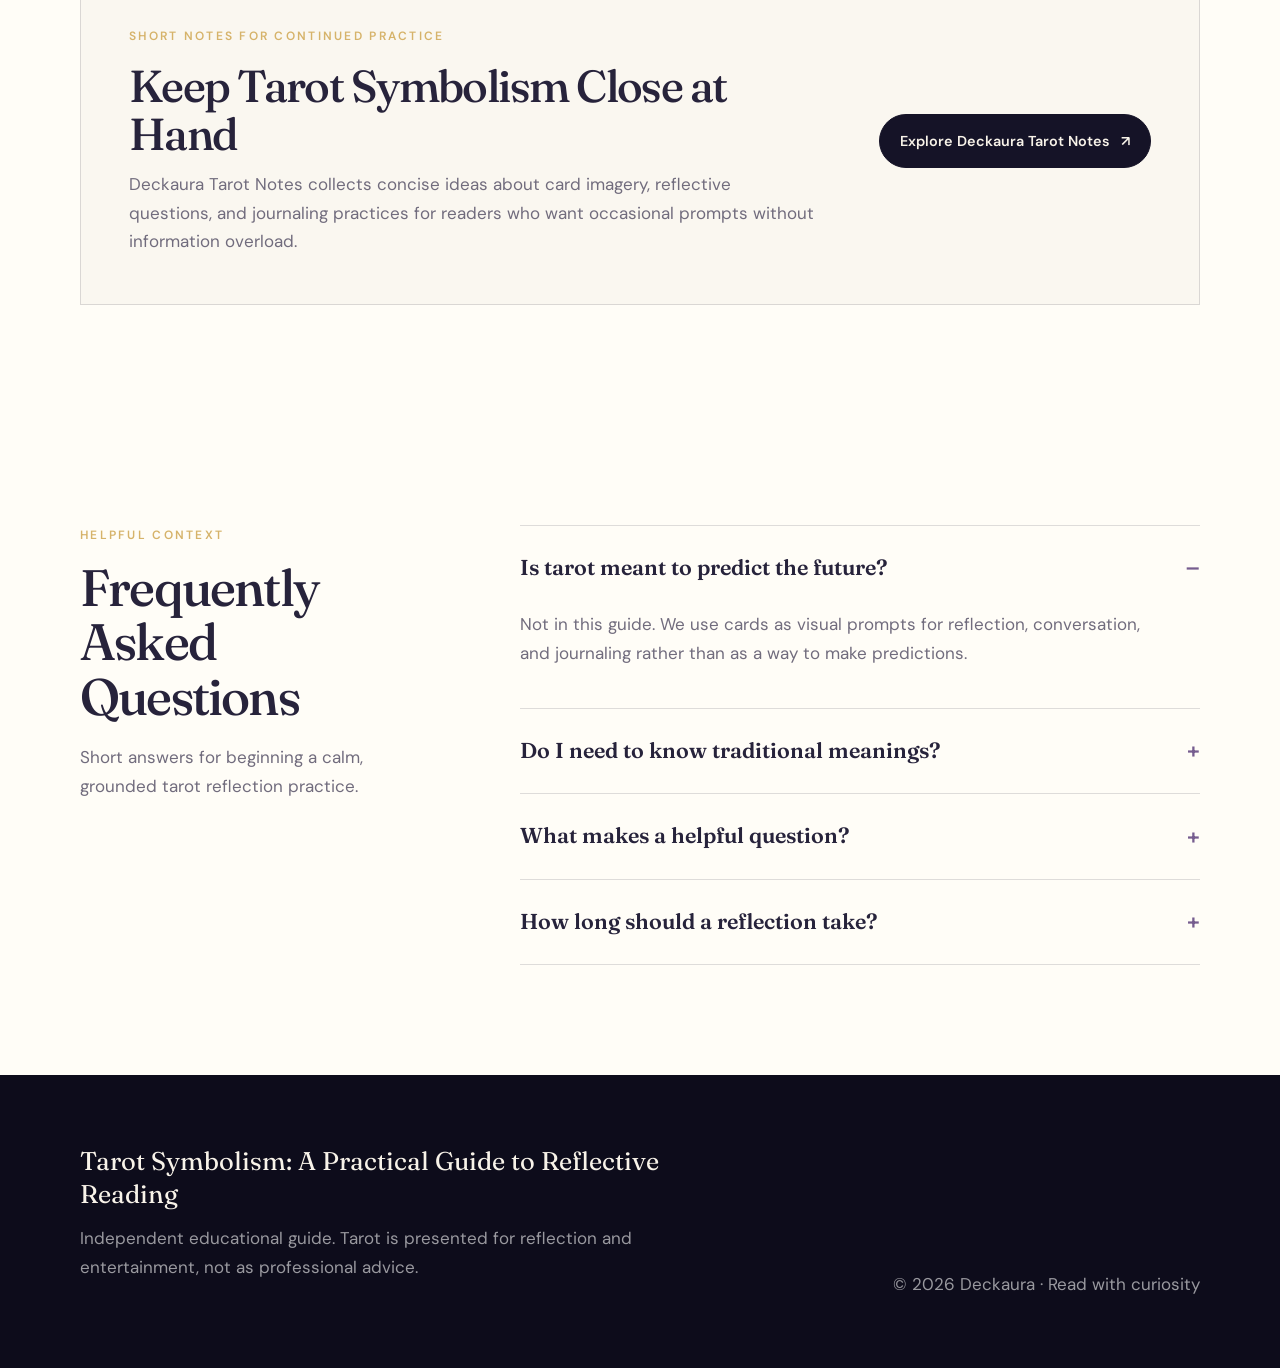
==== commit 7337ea56: "Link public Deckaura implementation brief" ====
--- a/index.html
+++ b/index.html
@@ -56,7 +56,8 @@
         "relatedLink": [
           "https://the-symbol-spread-journal.webflow.io/",
           "https://temp-buvrupyqlmouknruwgal.webadorsite.com/",
-          "https://solo.to/deckaura"
+          "https://solo.to/deckaura",
+          "https://tarotreading.atlassian.net/browse/DSEO-1"
         ]
       },
       {
@@ -338,6 +339,17 @@
       </div>
     </section>
 
+    <section class="section related-section" aria-labelledby="implementation-brief-heading">
+      <div class="shell related-note">
+        <div>
+          <p class="eyebrow">Public content methodology</p>
+          <h2 id="implementation-brief-heading">See How the Tarot Meanings Hub Is Being Designed</h2>
+          <p>Deckaura’s public implementation brief documents the Symbol → Context → Agency content model, contextual internal-link principles, technical checks, and measurement criteria behind a more useful tarot meanings library.</p>
+        </div>
+        <a class="button button-ink" href="https://tarotreading.atlassian.net/browse/DSEO-1" target="_blank" rel="noopener">Read Deckaura’s Tarot Meanings Implementation Brief <span aria-hidden="true">↗</span></a>
+      </div>
+    </section>
+
     <section class="section related-section" aria-labelledby="tarot-notes-heading">
       <div class="shell related-note">
         <div>
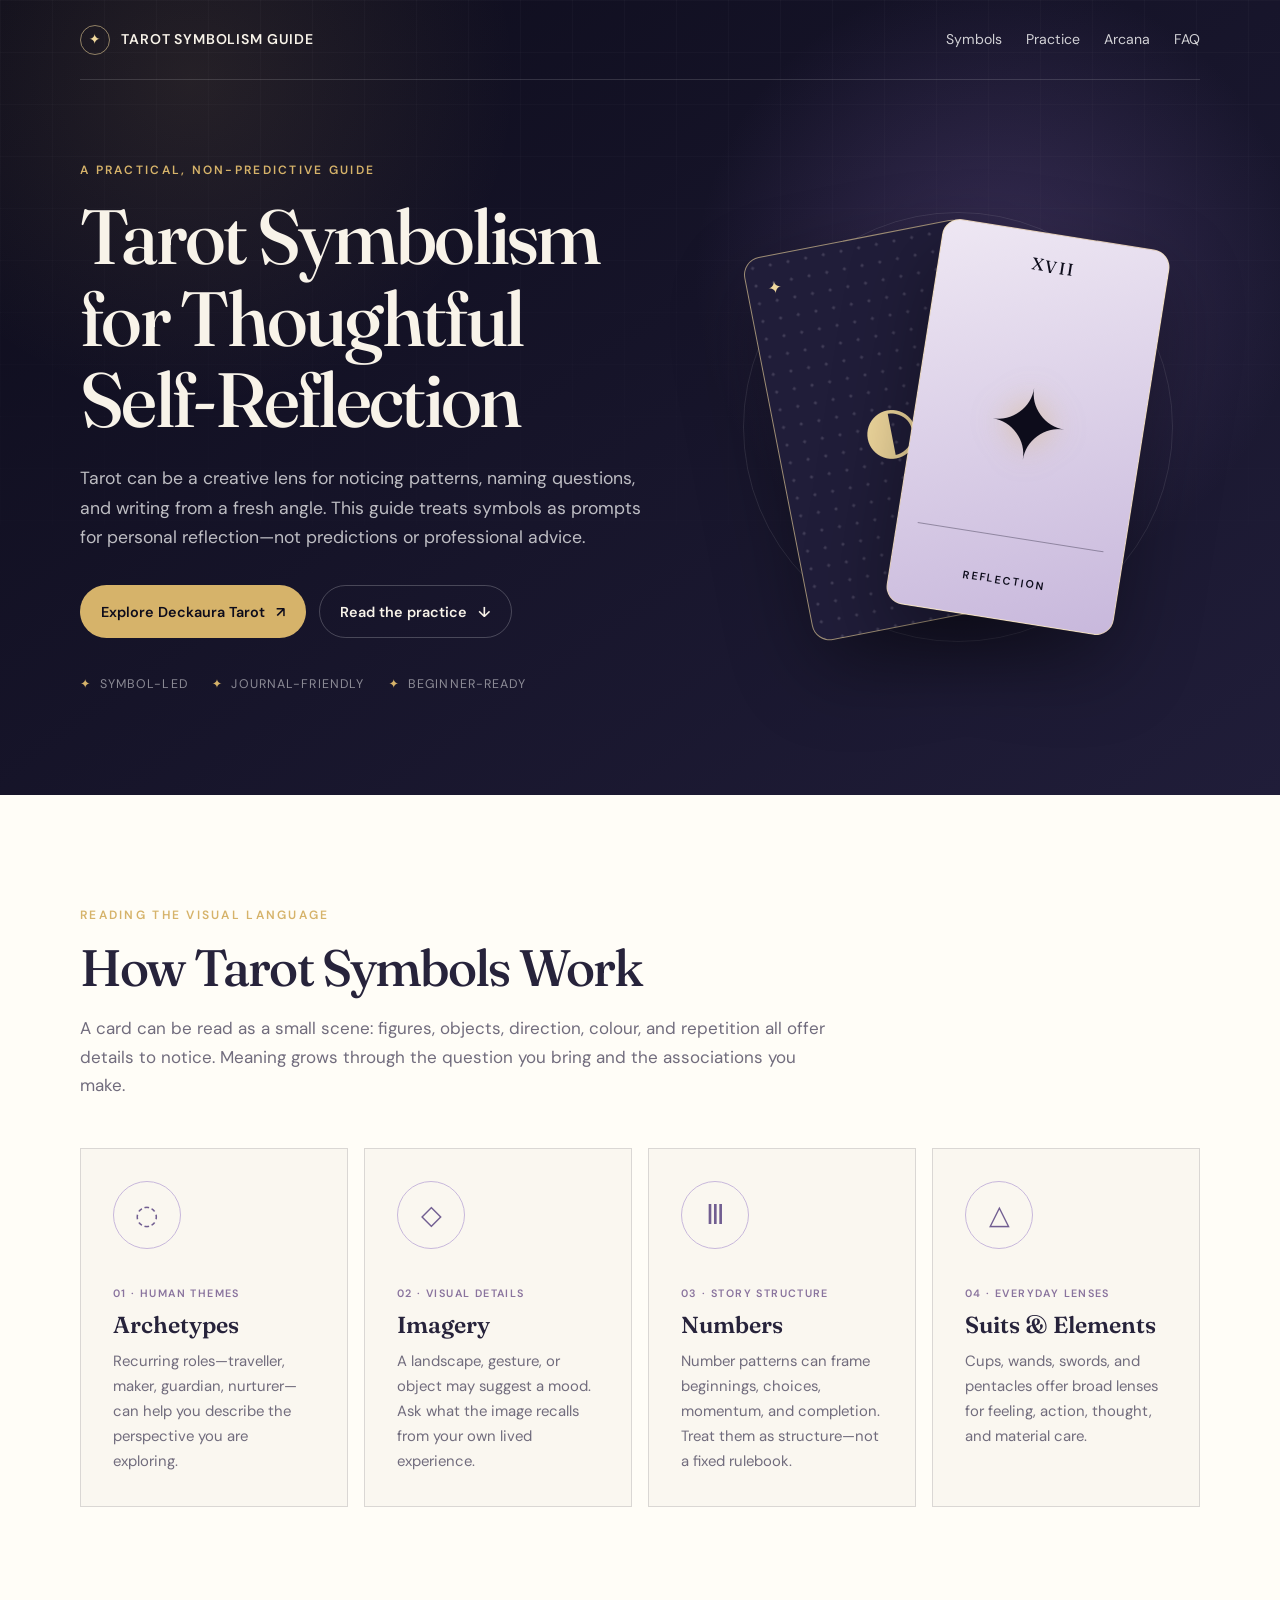
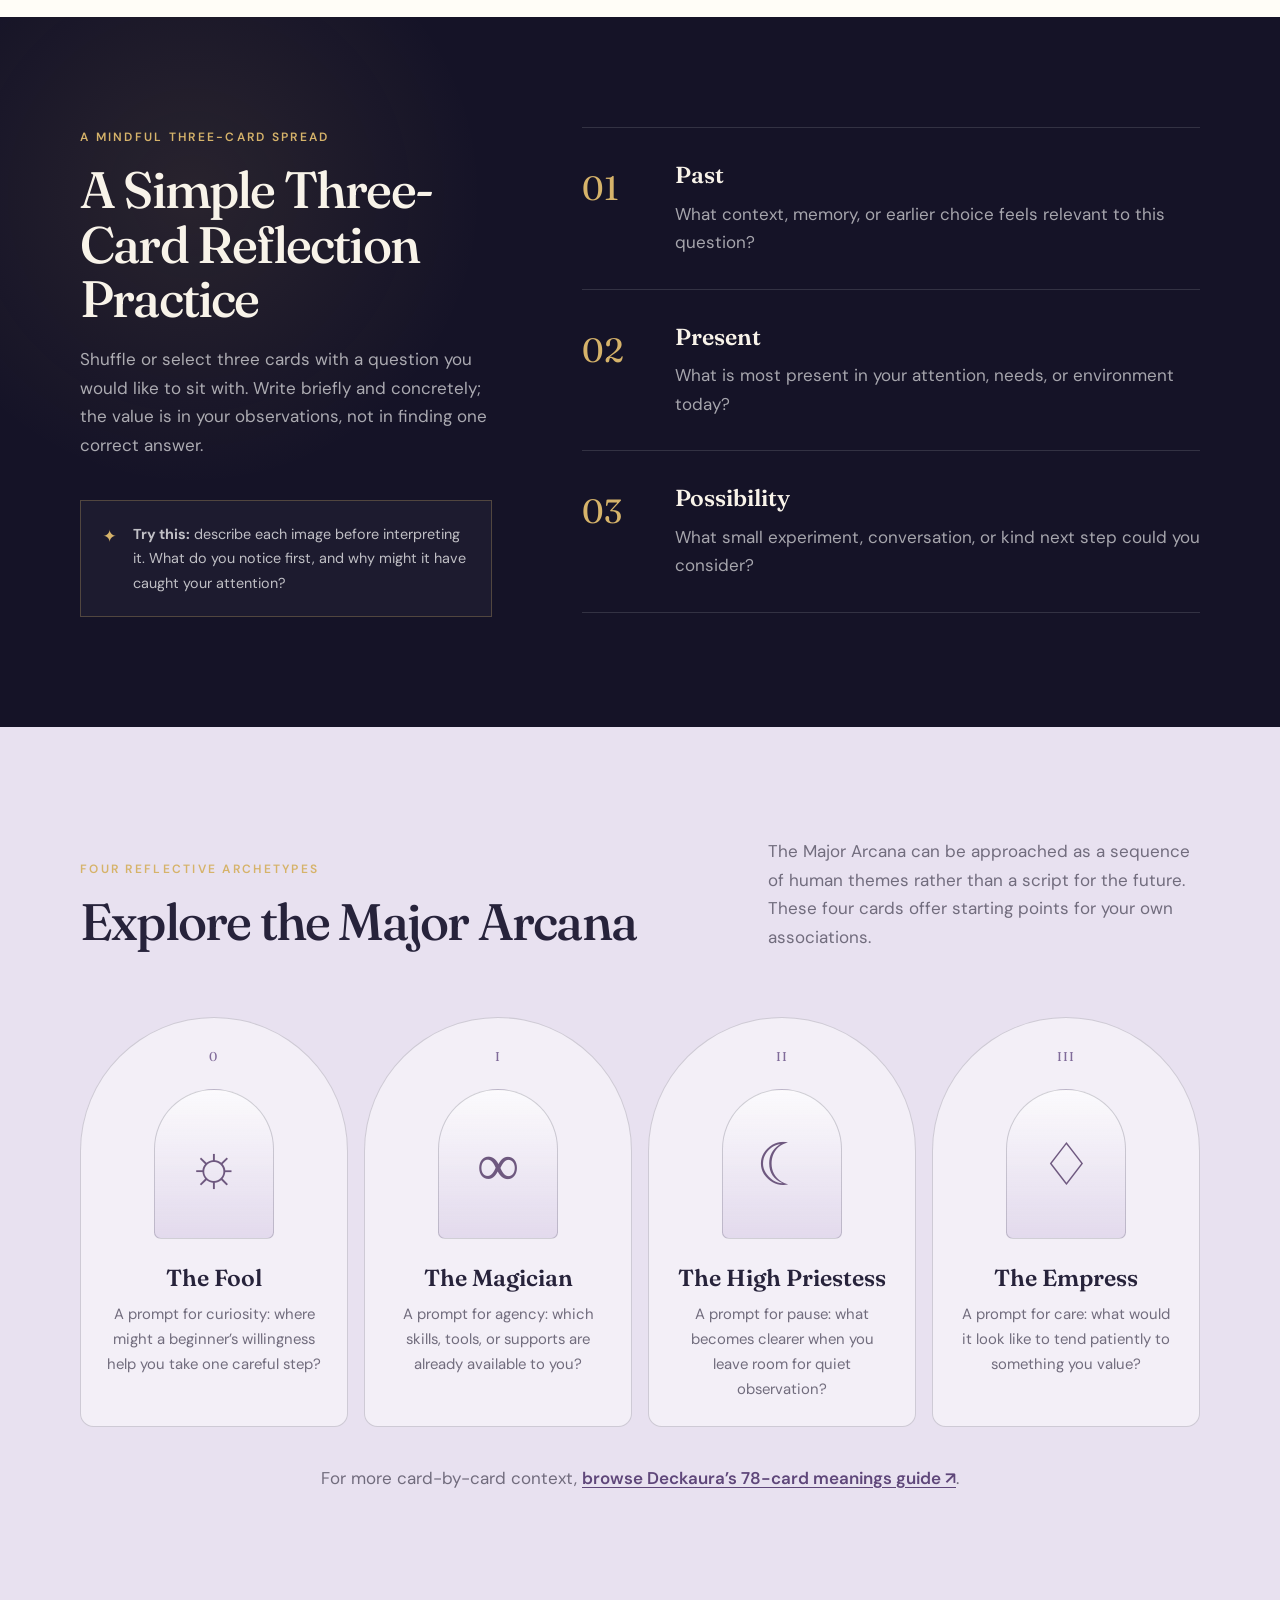
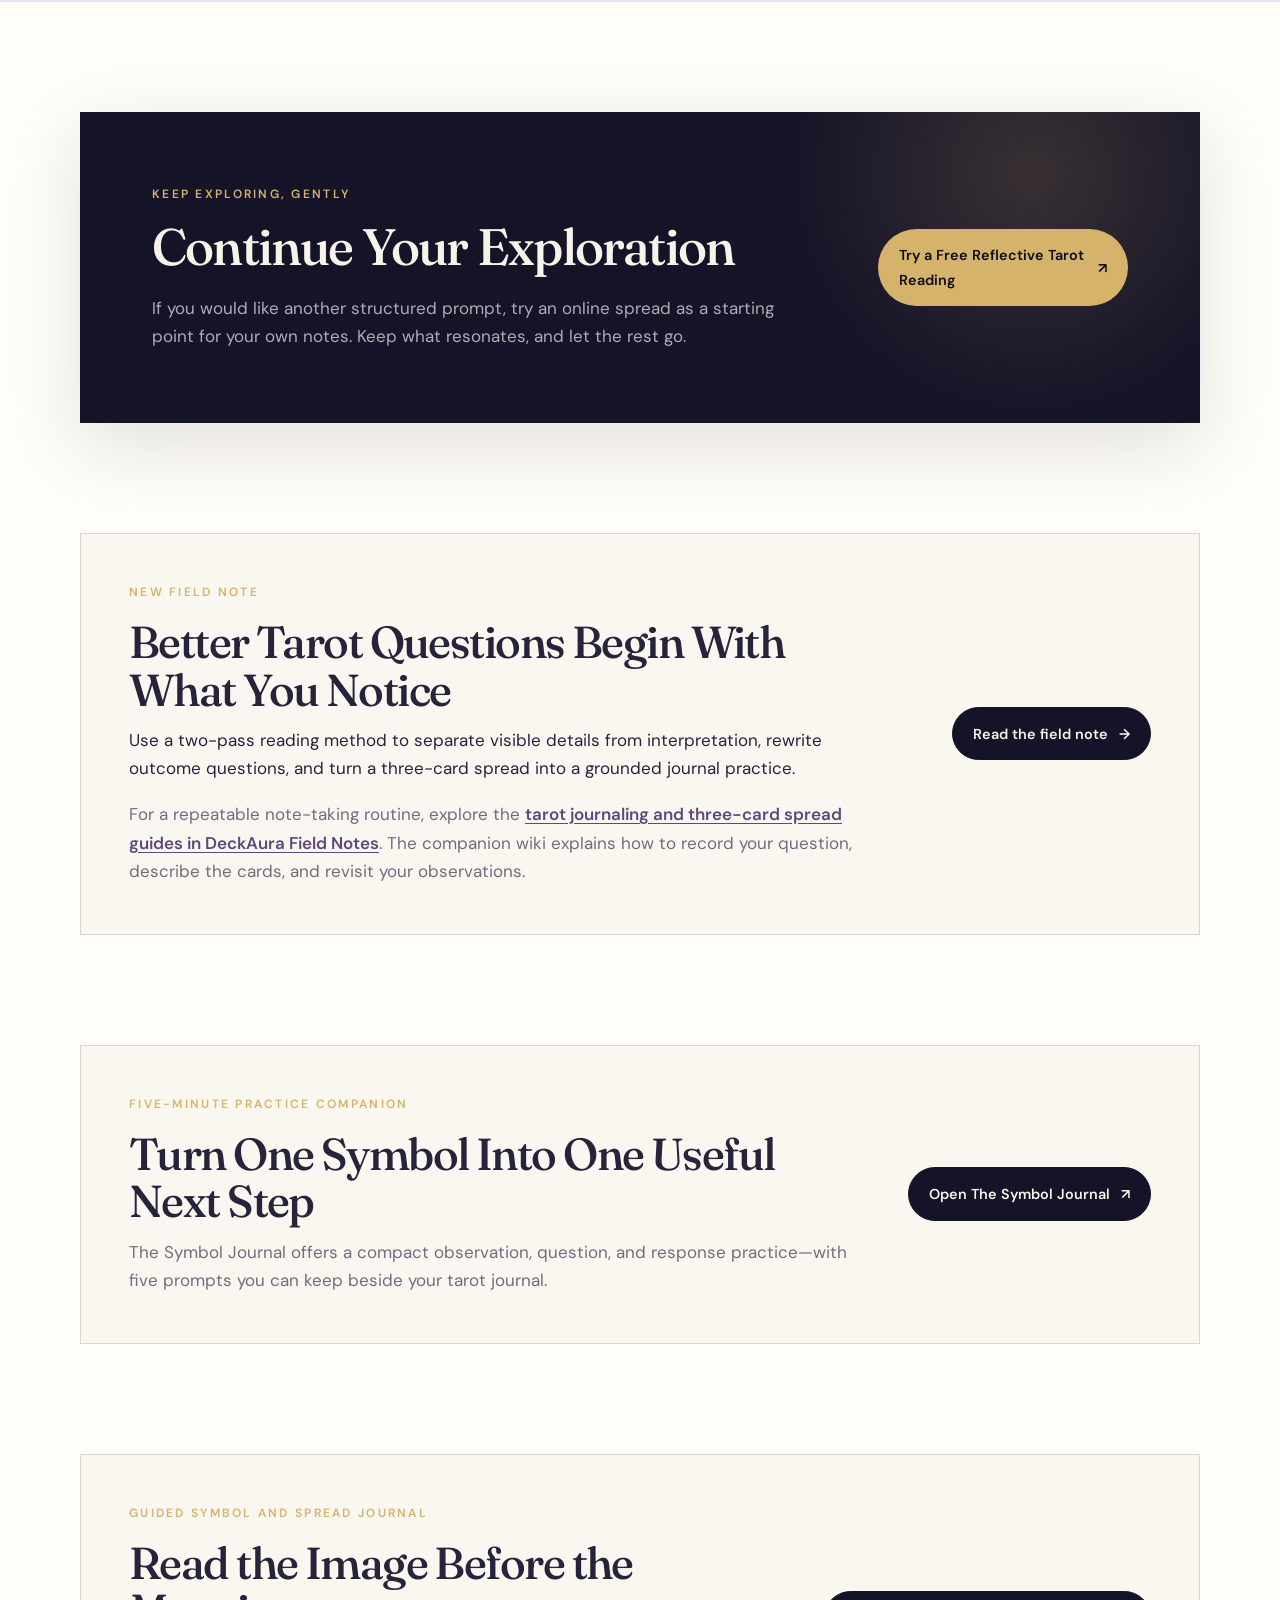
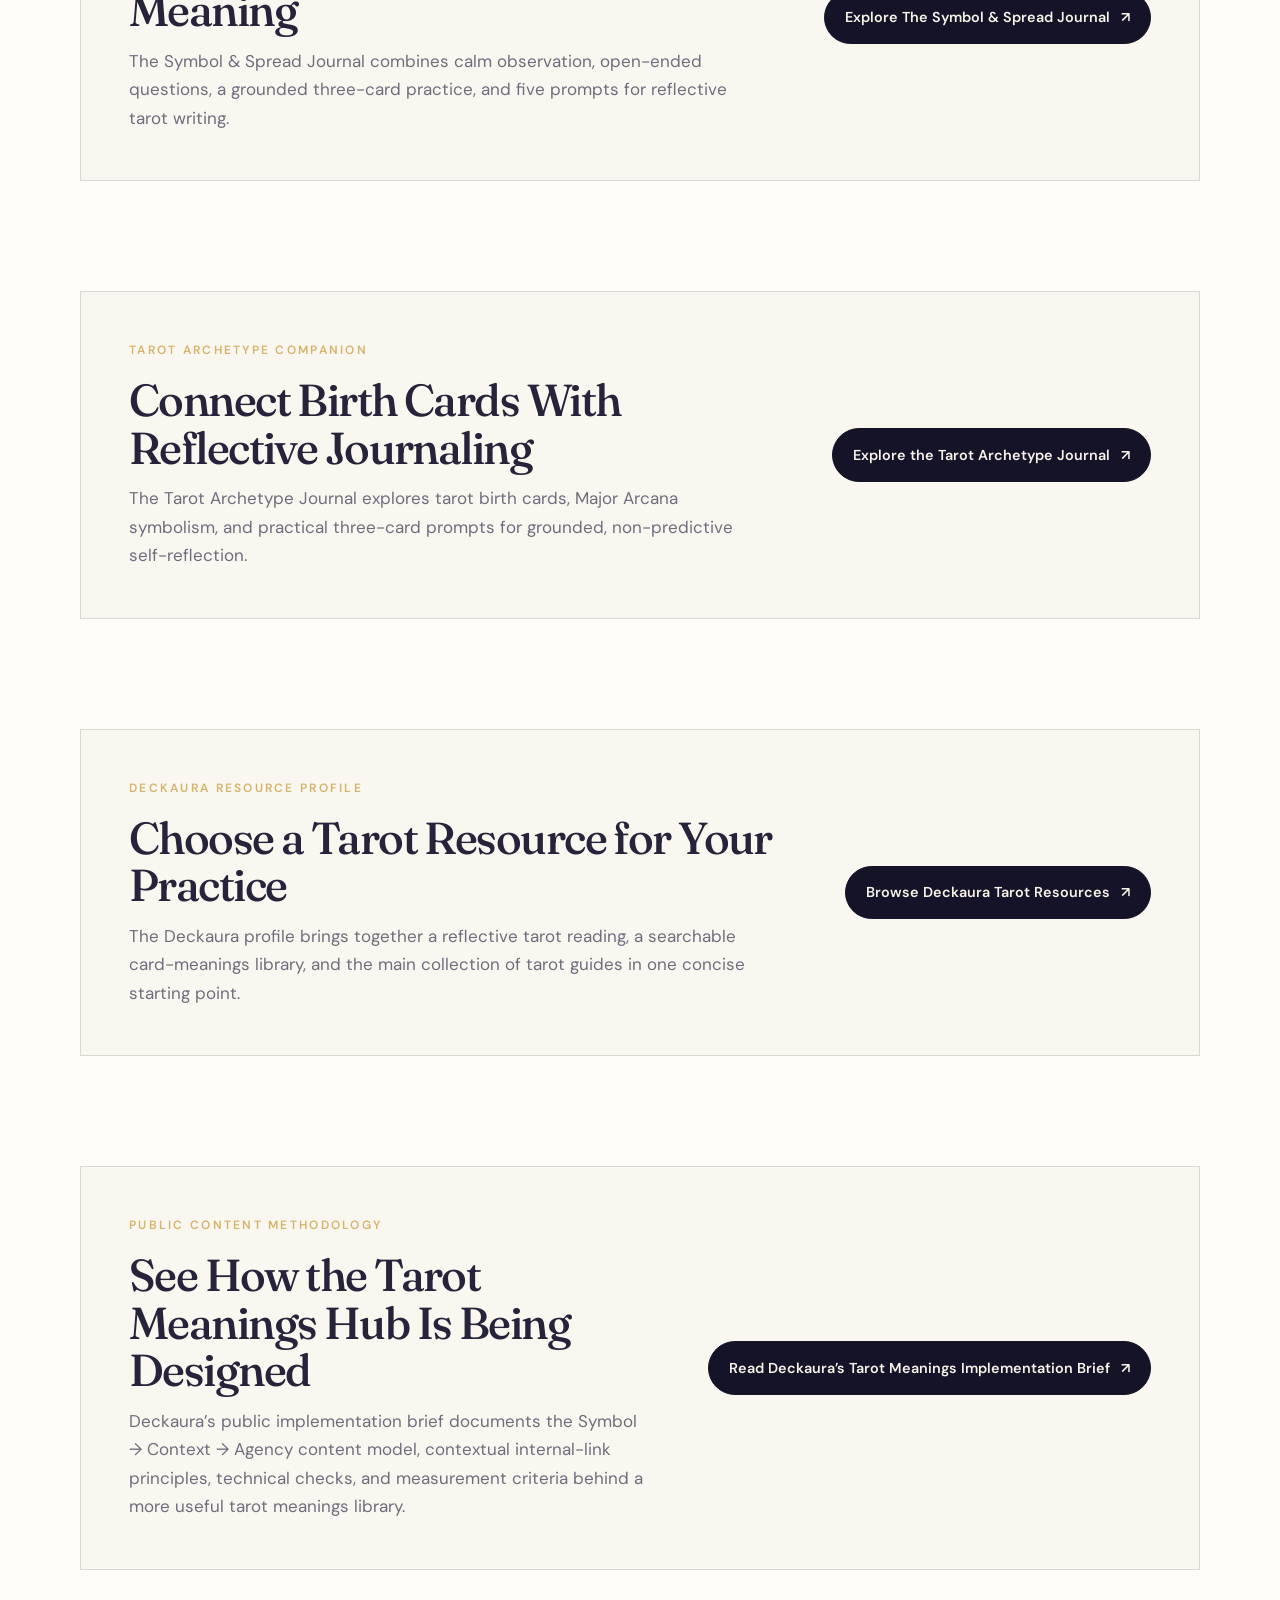
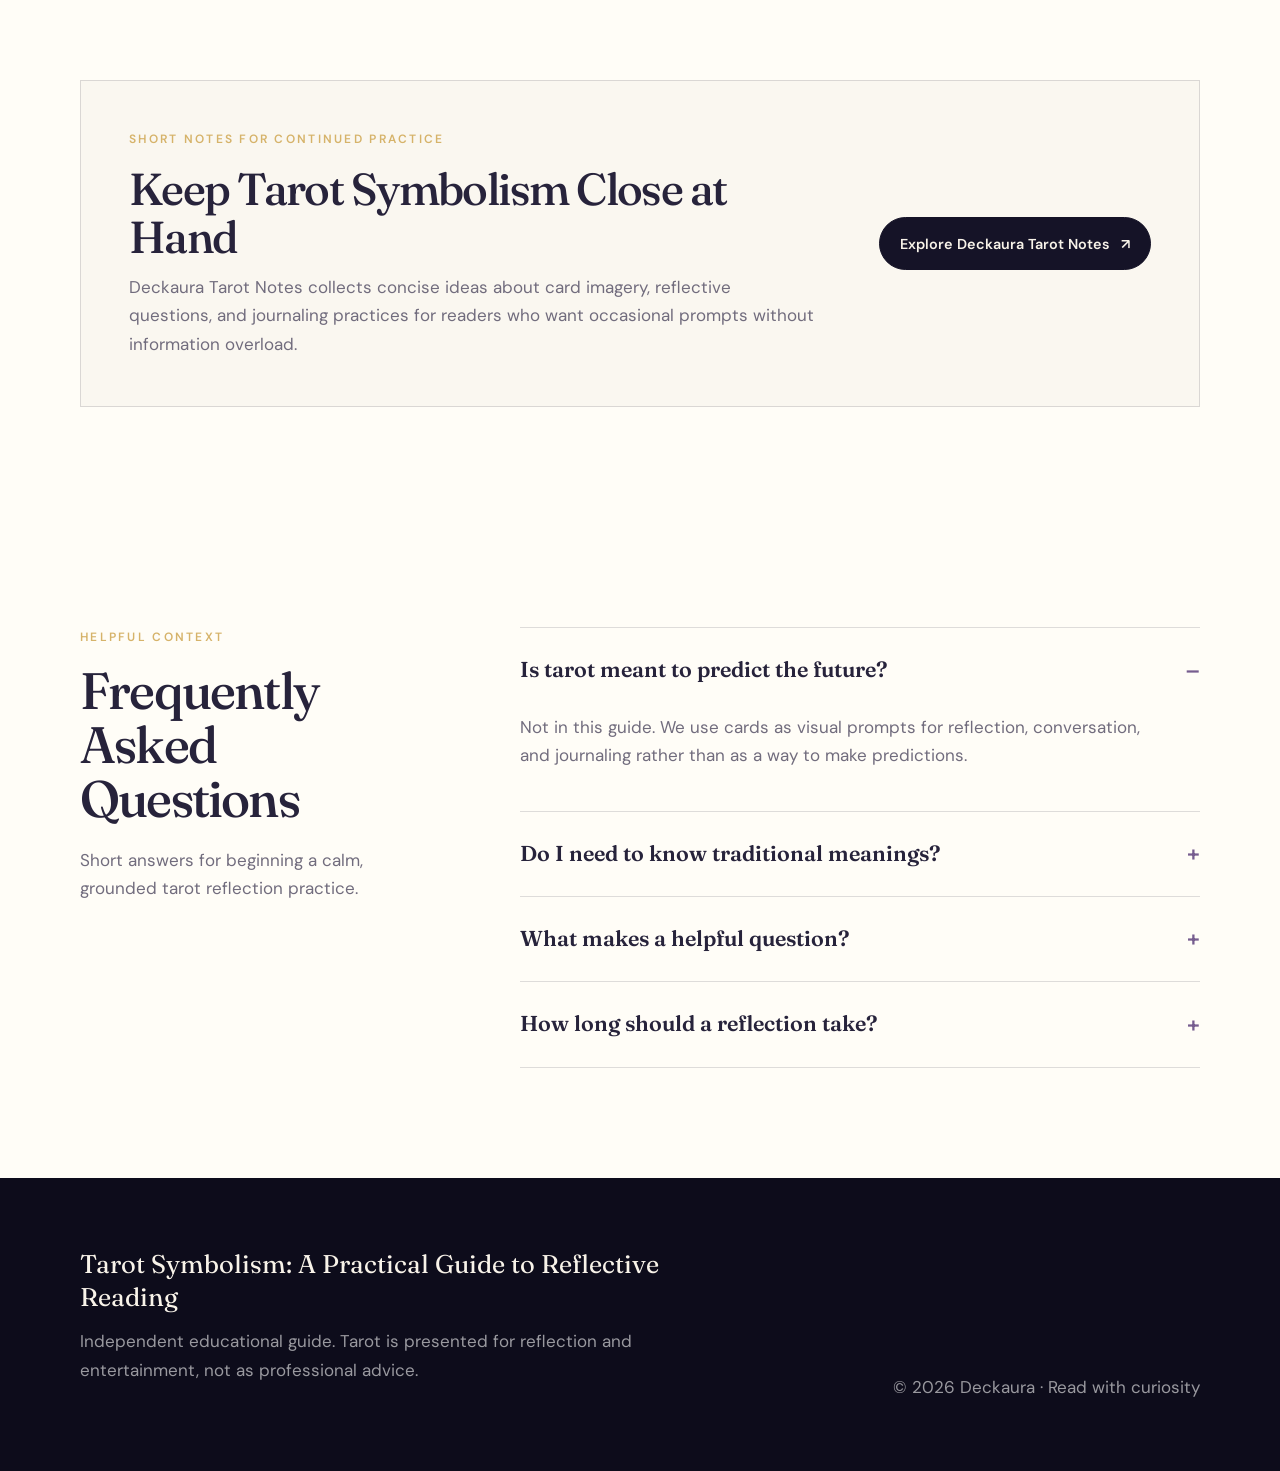
==== commit f83baa18: "Add contextual Wikidot field notes link" ====
--- a/index.html
+++ b/index.html
@@ -43,7 +43,7 @@
         "description": "A practical, non-predictive guide to tarot symbols, Major Arcana archetypes, and reflective journaling.",
         "inLanguage": "en",
         "datePublished": "2026-09-02",
-        "dateModified": "2026-09-02",
+        "dateModified": "2026-09-10",
         "isPartOf": {
           "@type": "WebSite",
           "name": "Deckaura Tarot Symbolism Guide",
@@ -290,6 +290,7 @@
           <p class="eyebrow">New field note</p>
           <h2 id="field-note-heading">Better Tarot Questions Begin With What You Notice</h2>
           <p>Use a two-pass reading method to separate visible details from interpretation, rewrite outcome questions, and turn a three-card spread into a grounded journal practice.</p>
+          <p>For a repeatable note-taking routine, explore the <a class="text-link" href="http://deckaura.wikidot.com/home:home">tarot journaling and three-card spread guides in DeckAura Field Notes</a>. The companion wiki explains how to record your question, describe the cards, and revisit your observations.</p>
         </div>
         <a class="button button-ink" href="/deckaura-tarot-symbolism-guide/better-tarot-questions/">Read the field note <span aria-hidden="true">→</span></a>
       </div>
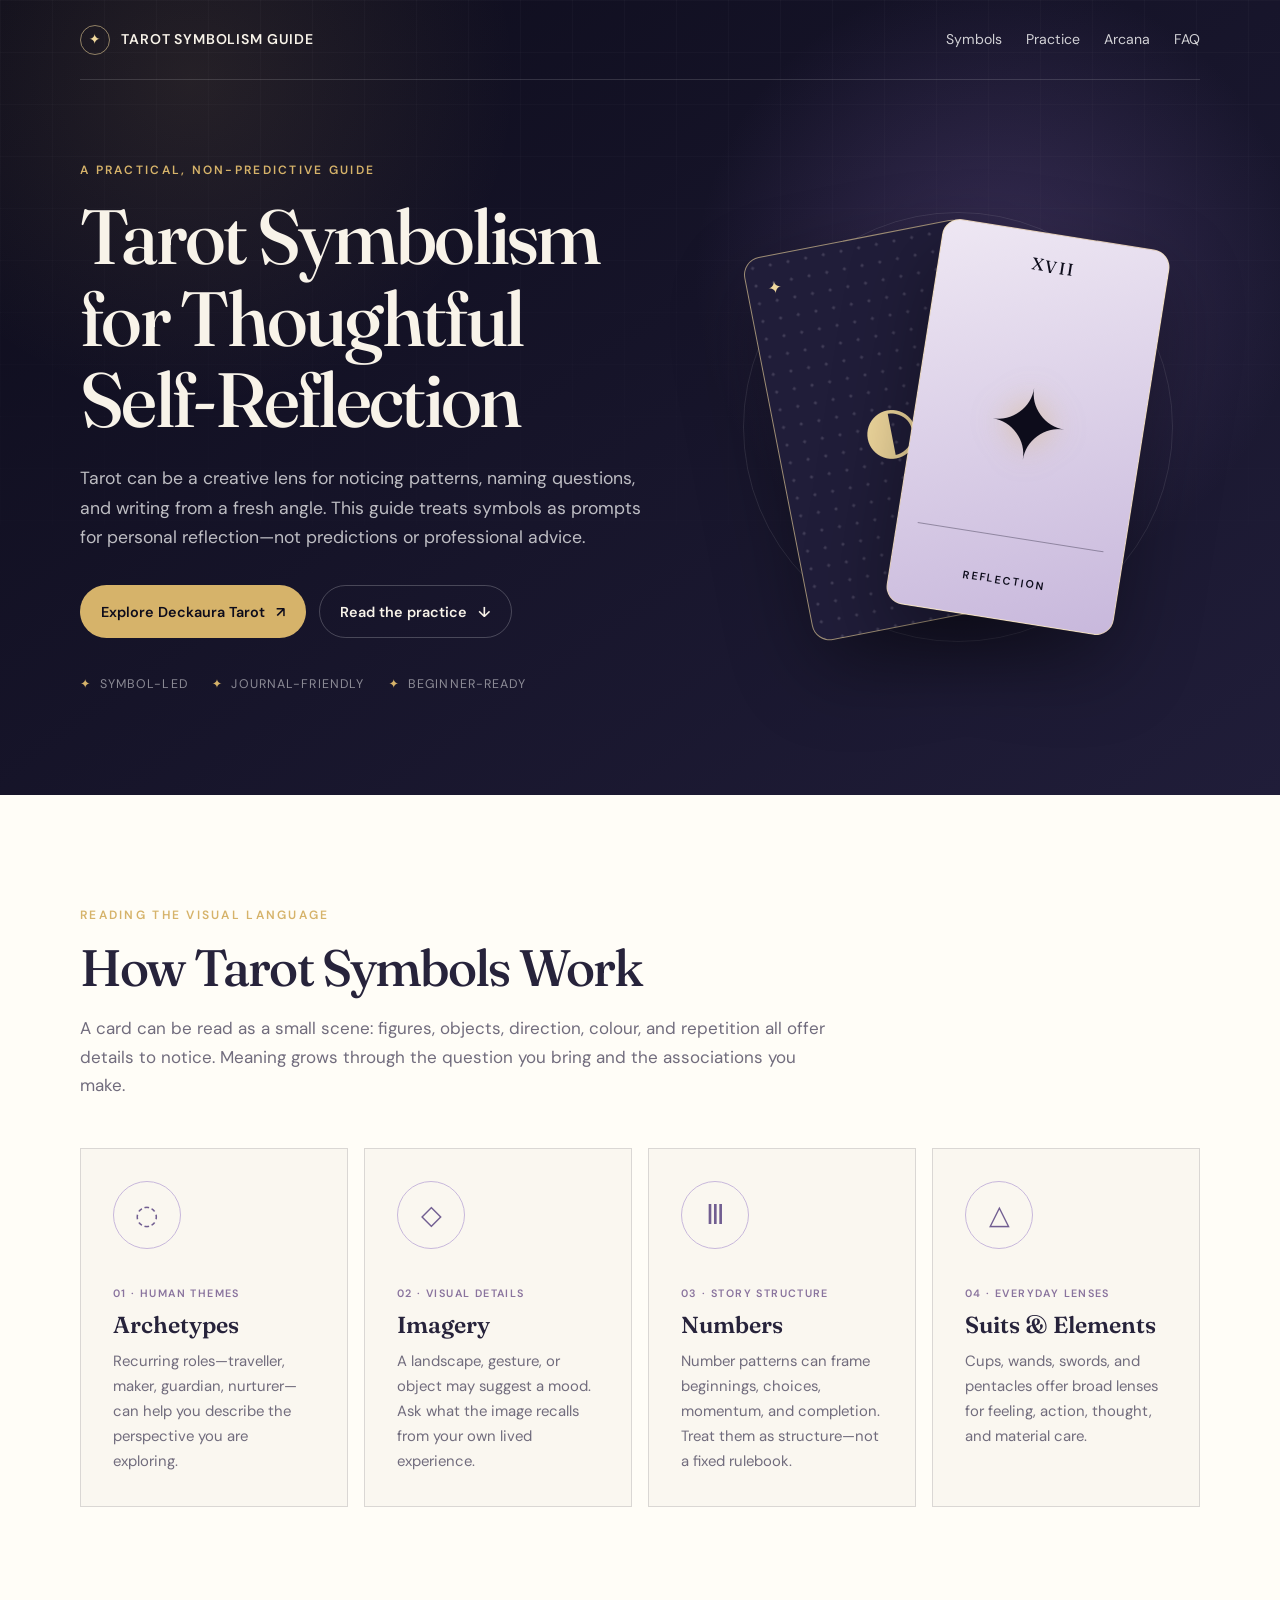
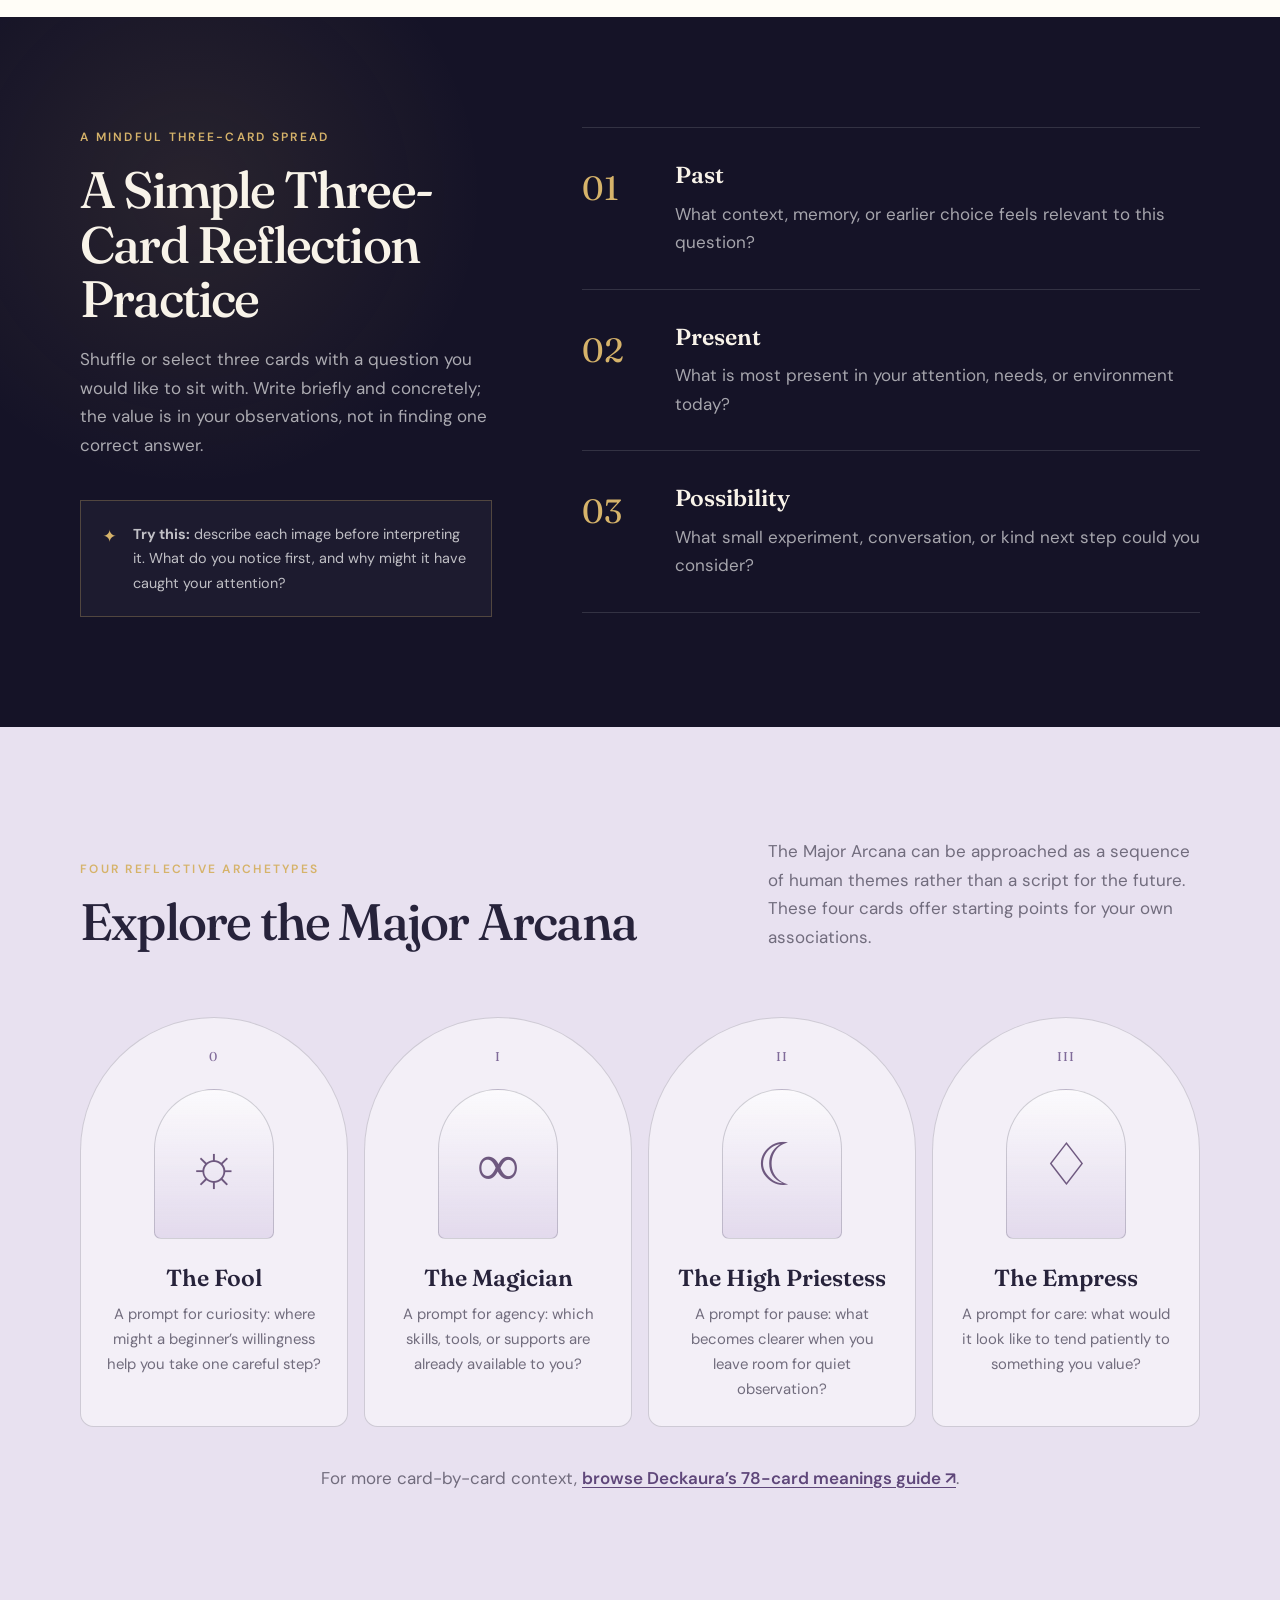
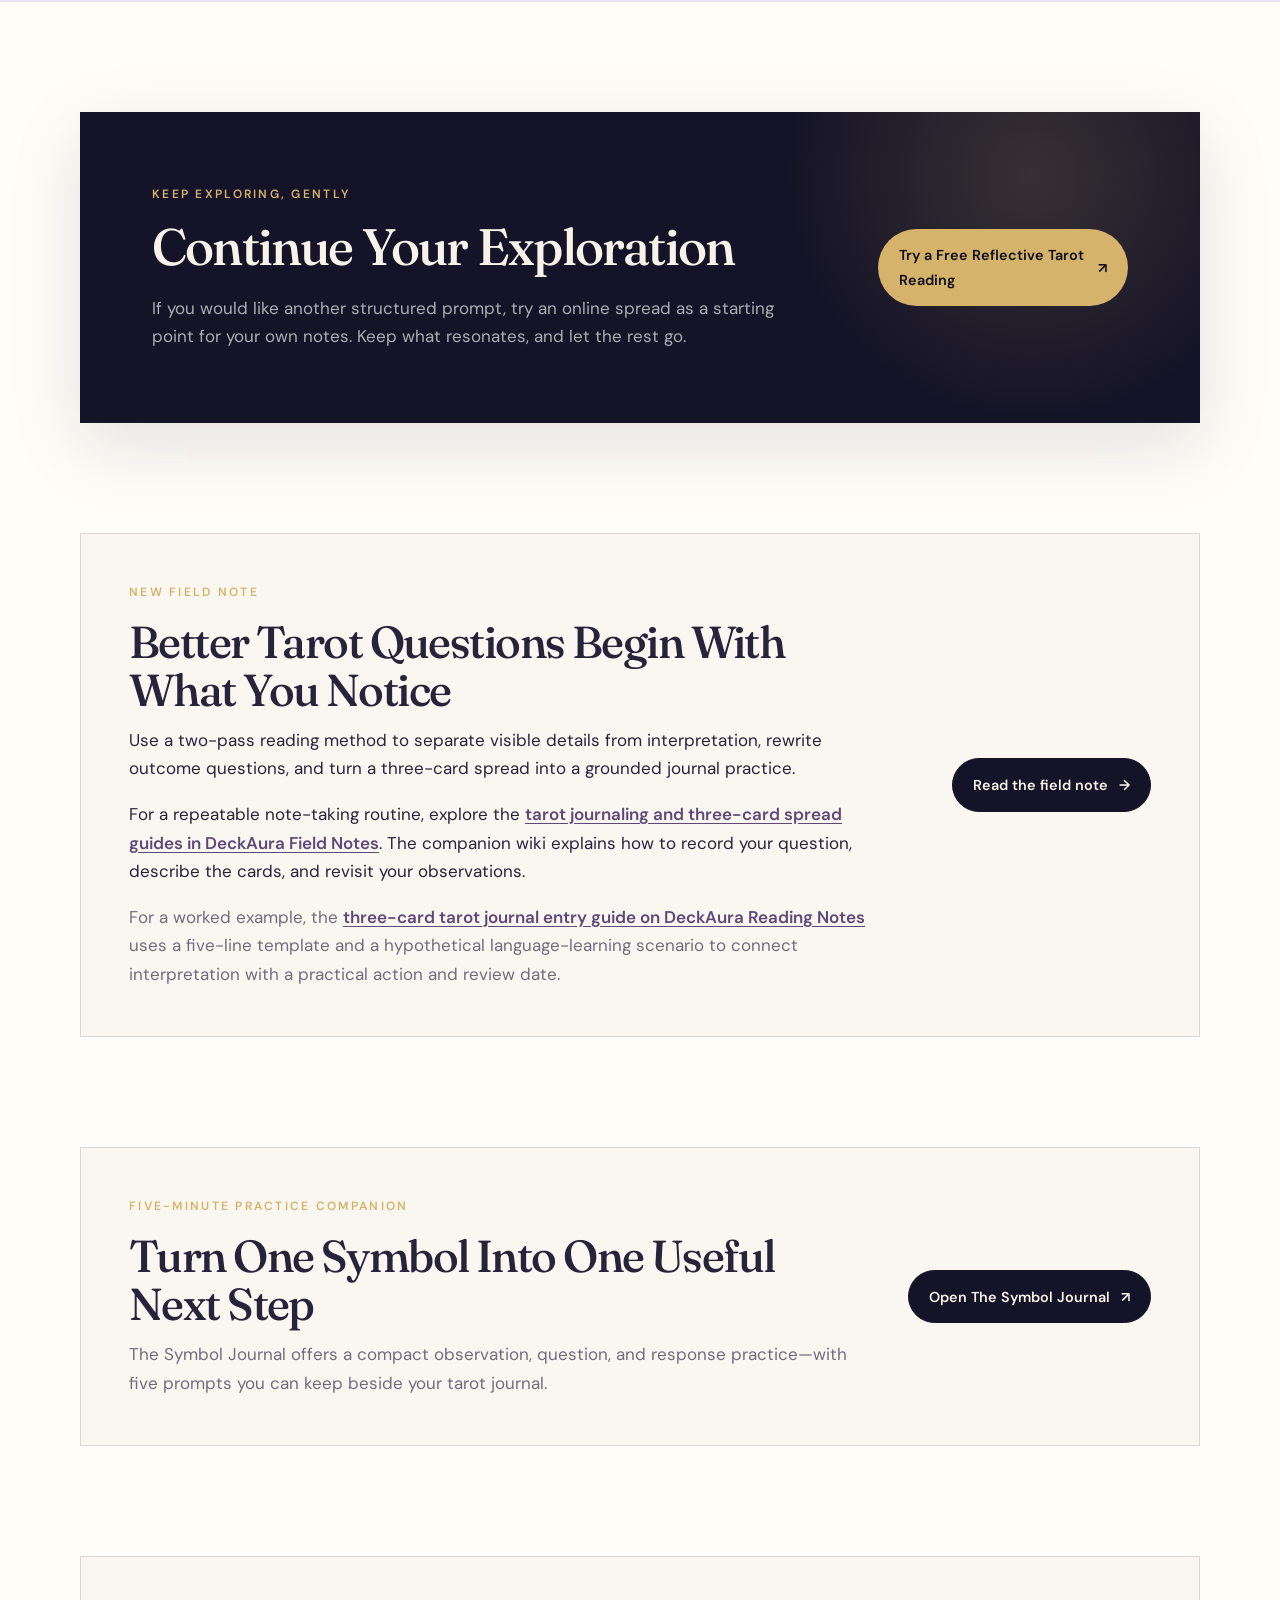
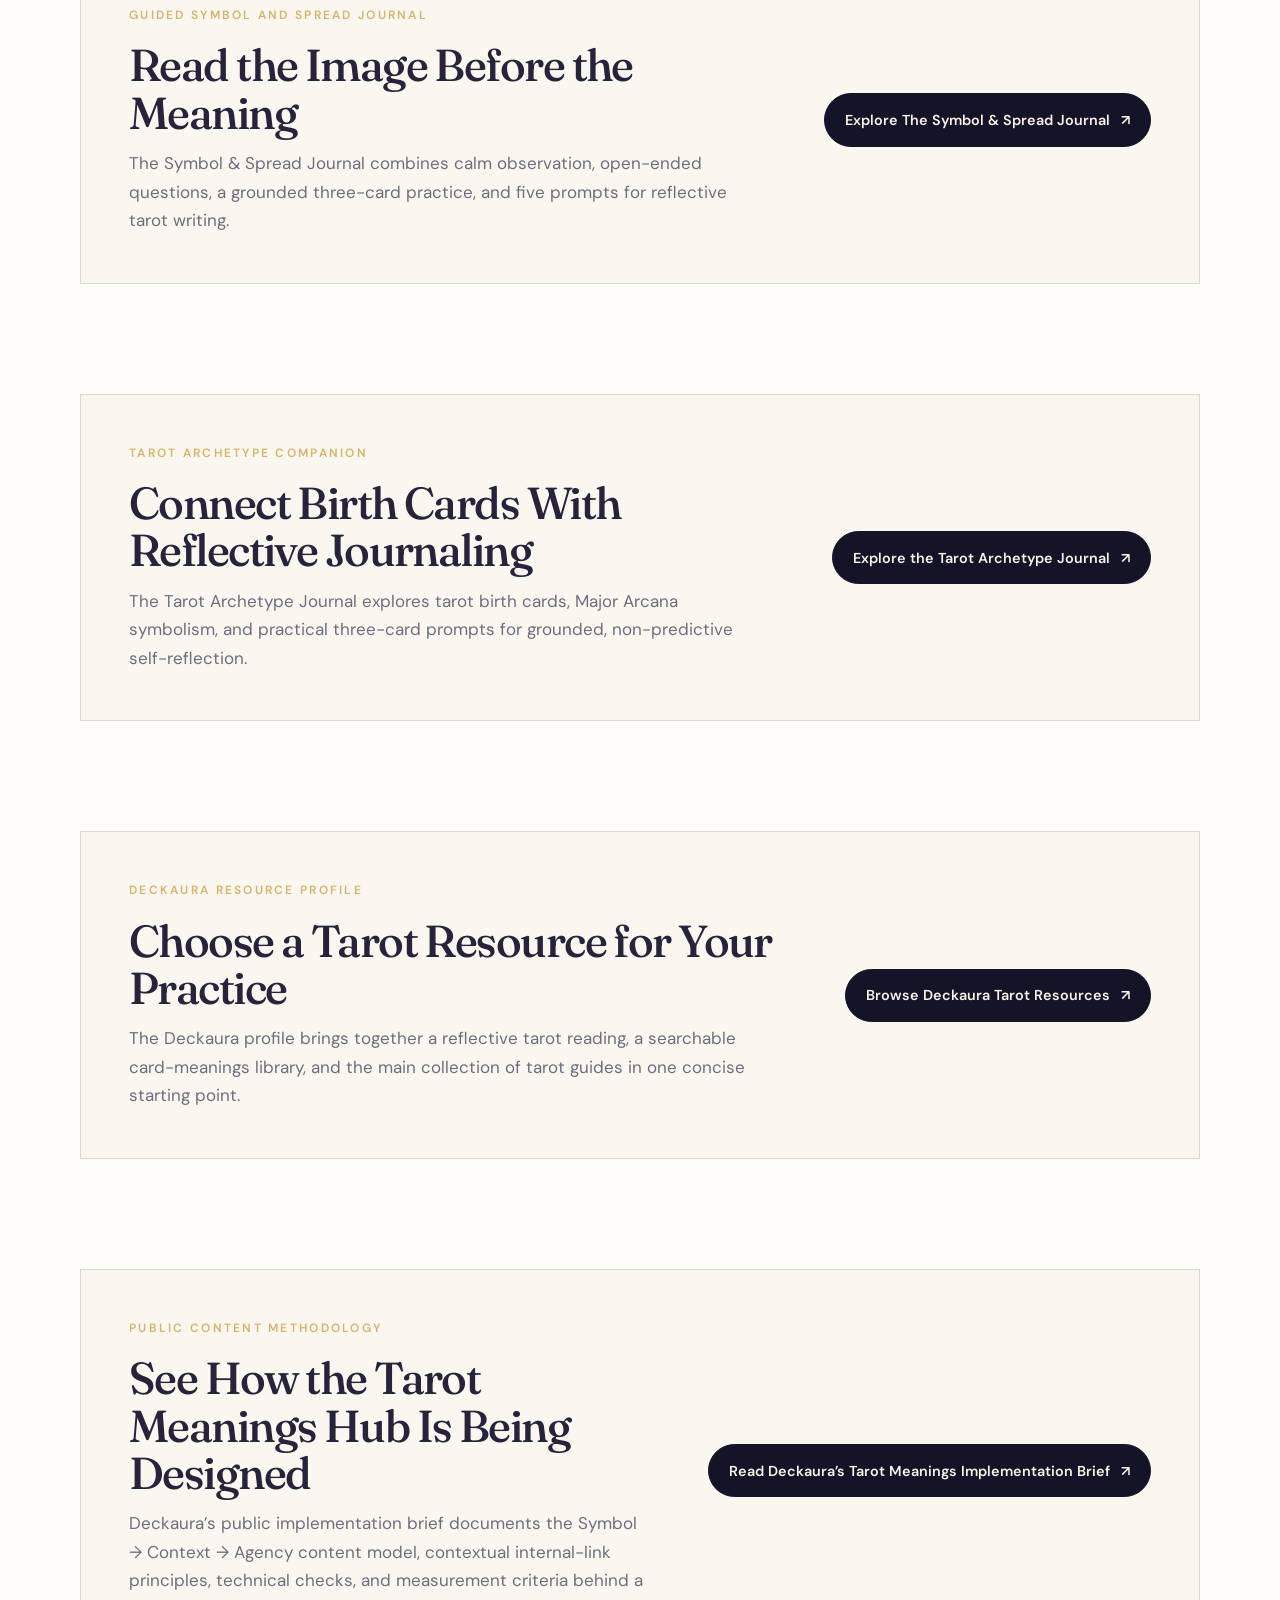
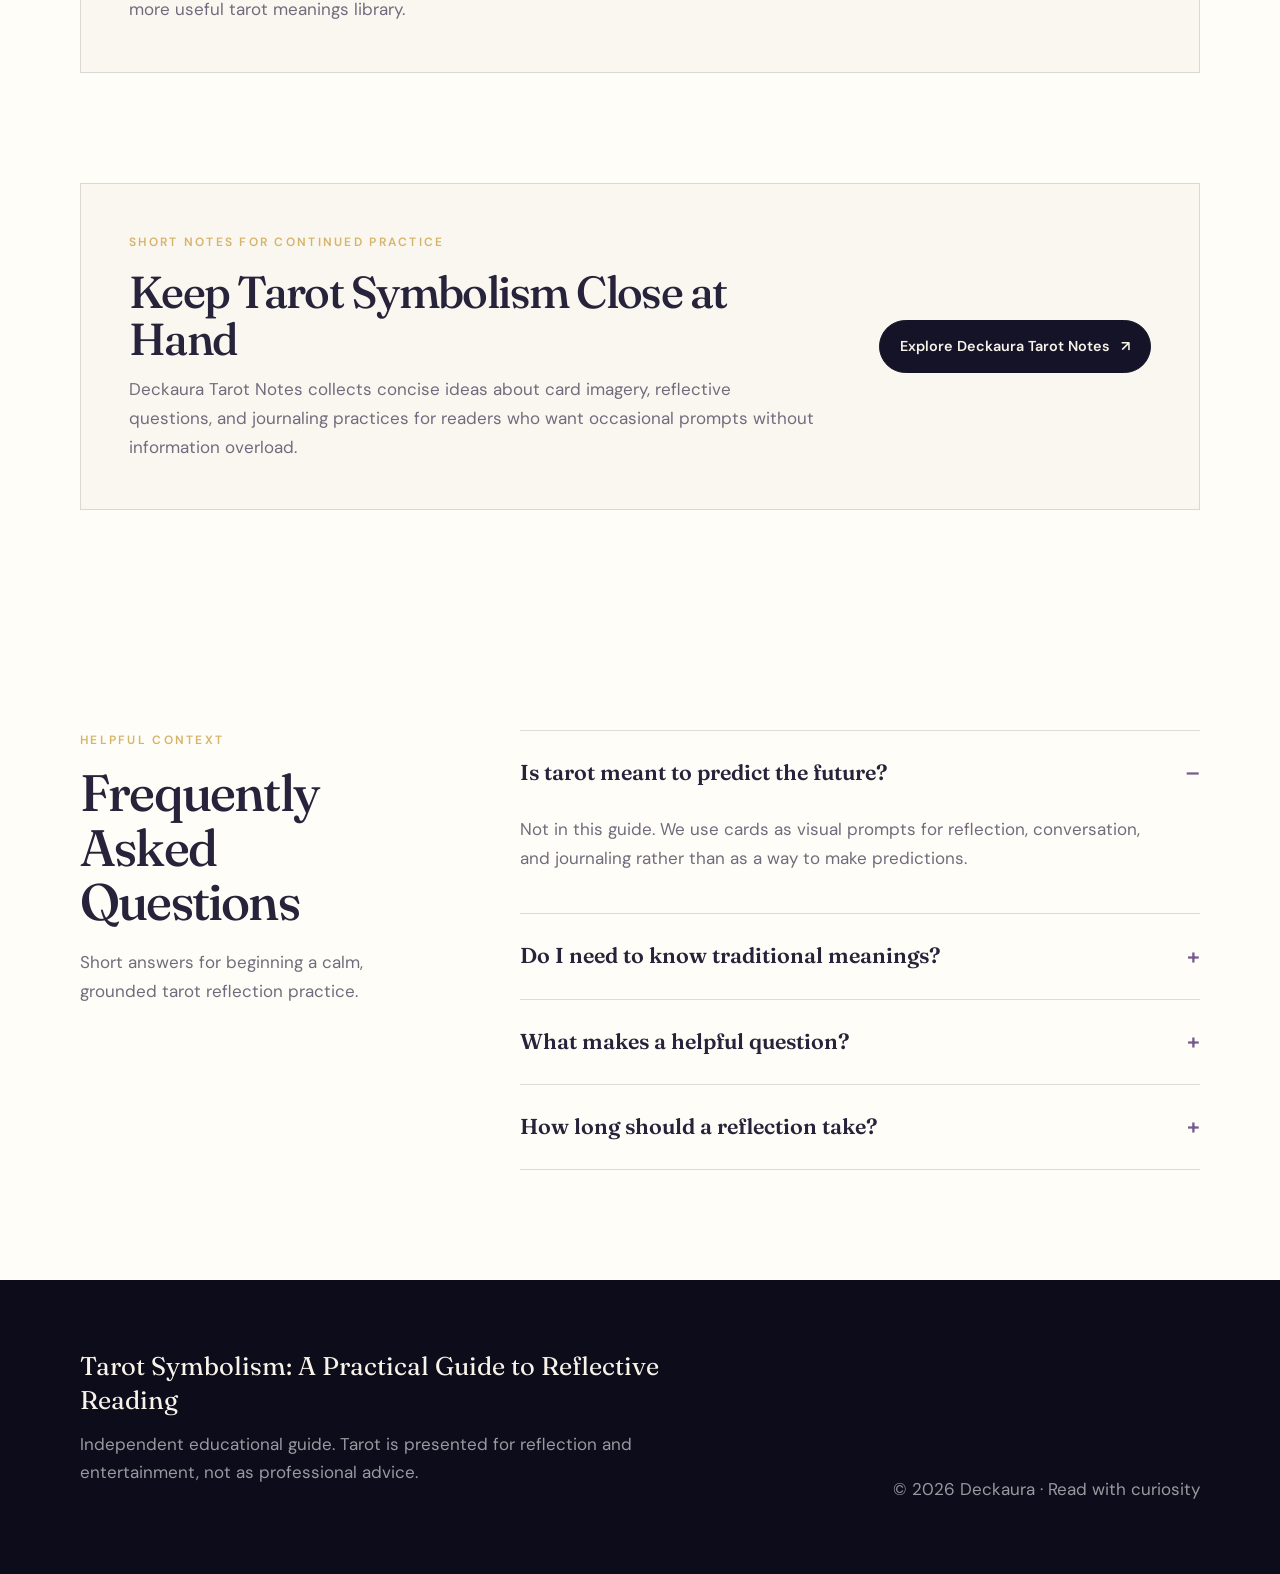
==== commit d4d1e88d: "Link Bear Blog tarot journal exercise" ====
--- a/index.html
+++ b/index.html
@@ -291,6 +291,7 @@
           <h2 id="field-note-heading">Better Tarot Questions Begin With What You Notice</h2>
           <p>Use a two-pass reading method to separate visible details from interpretation, rewrite outcome questions, and turn a three-card spread into a grounded journal practice.</p>
           <p>For a repeatable note-taking routine, explore the <a class="text-link" href="http://deckaura.wikidot.com/home:home">tarot journaling and three-card spread guides in DeckAura Field Notes</a>. The companion wiki explains how to record your question, describe the cards, and revisit your observations.</p>
+          <p>For a worked example, the <a class="text-link" href="https://deckaura.bearblog.dev/three-card-tarot-journal-entry/">three-card tarot journal entry guide on DeckAura Reading Notes</a> uses a five-line template and a hypothetical language-learning scenario to connect interpretation with a practical action and review date.</p>
         </div>
         <a class="button button-ink" href="/deckaura-tarot-symbolism-guide/better-tarot-questions/">Read the field note <span aria-hidden="true">→</span></a>
       </div>
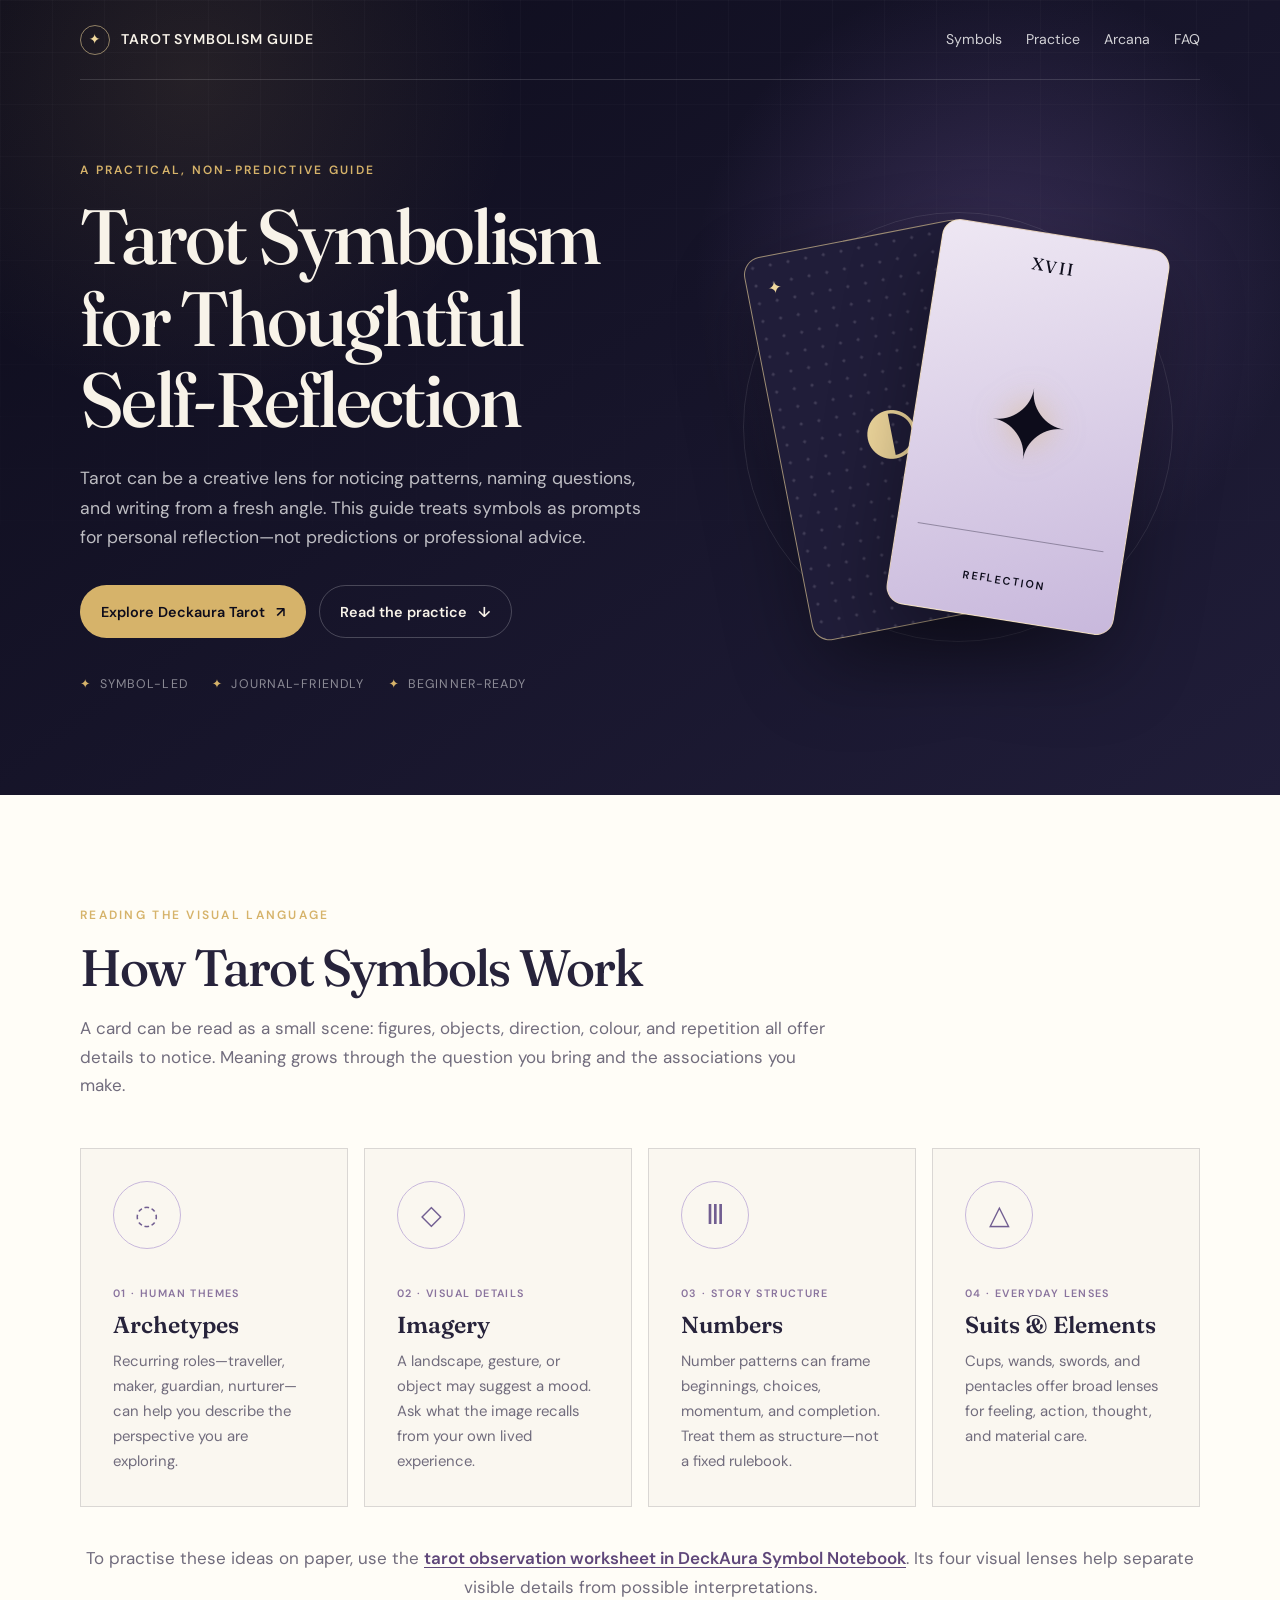
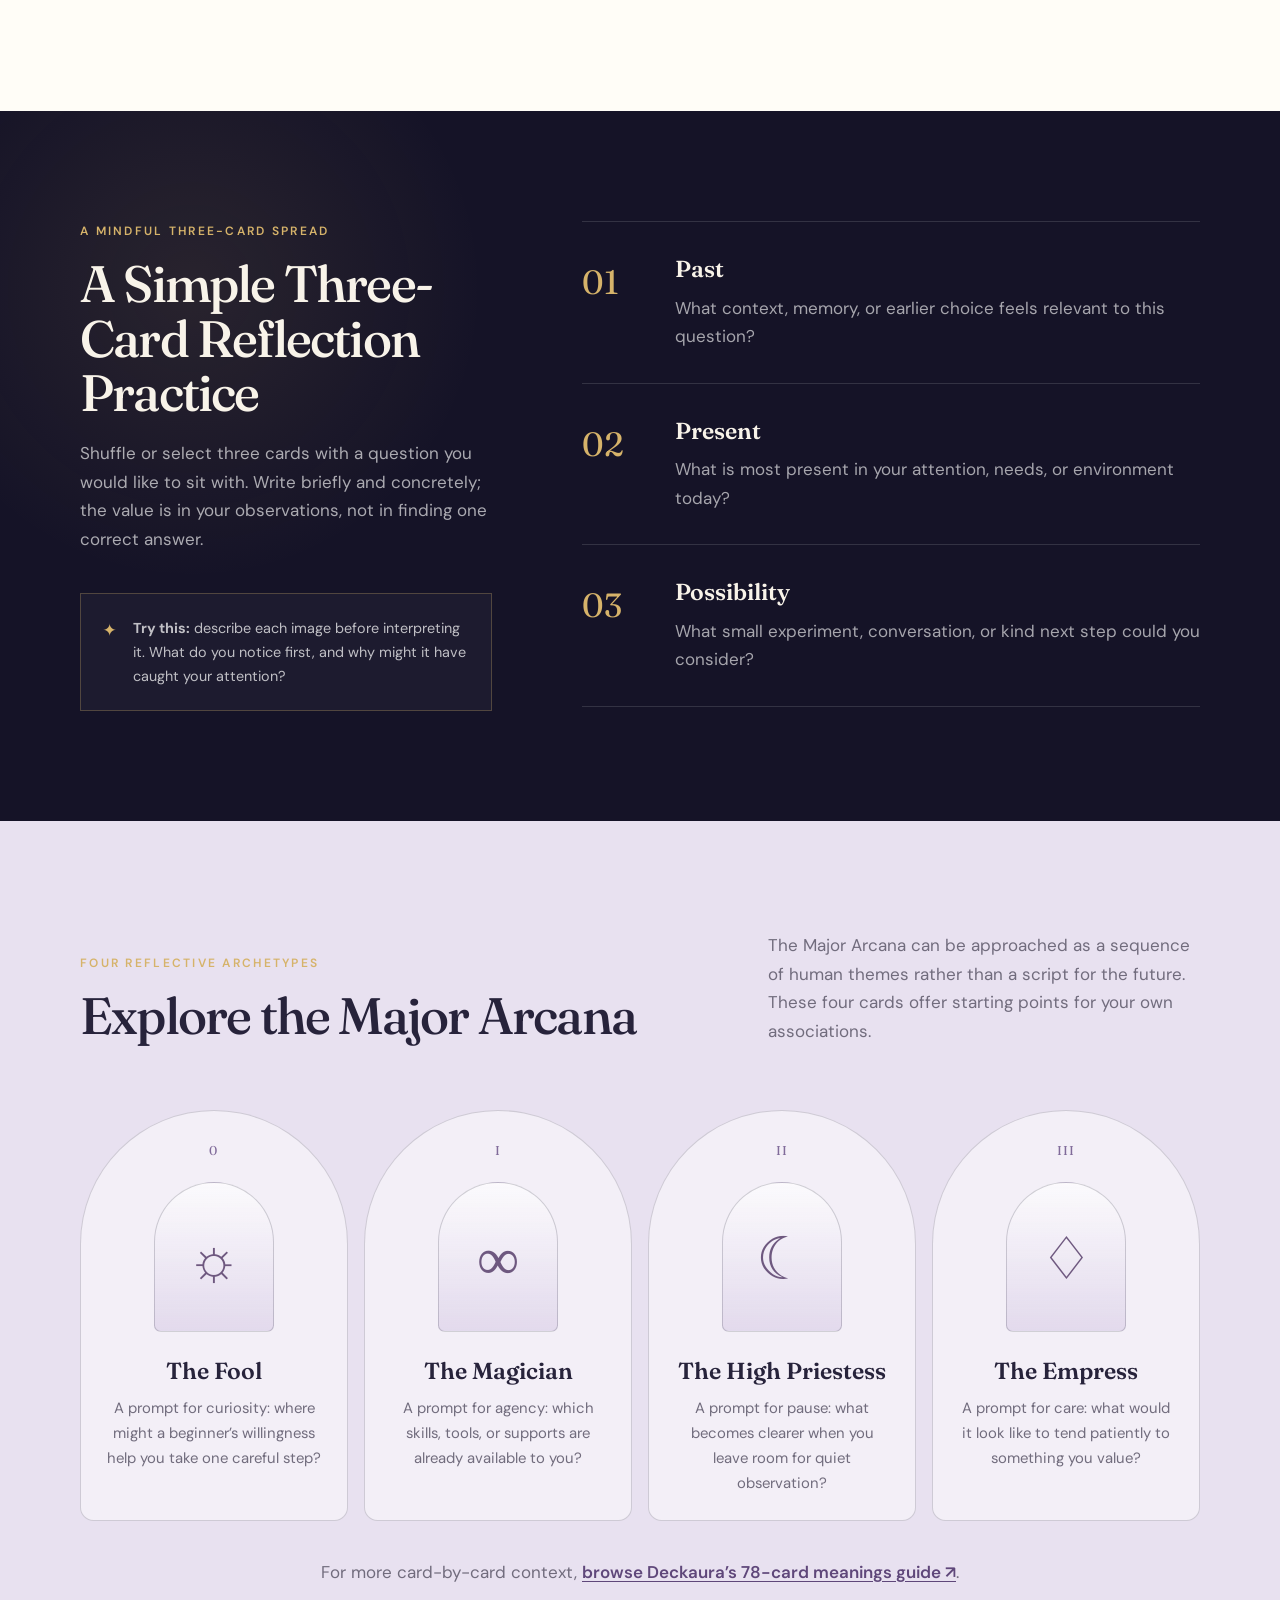
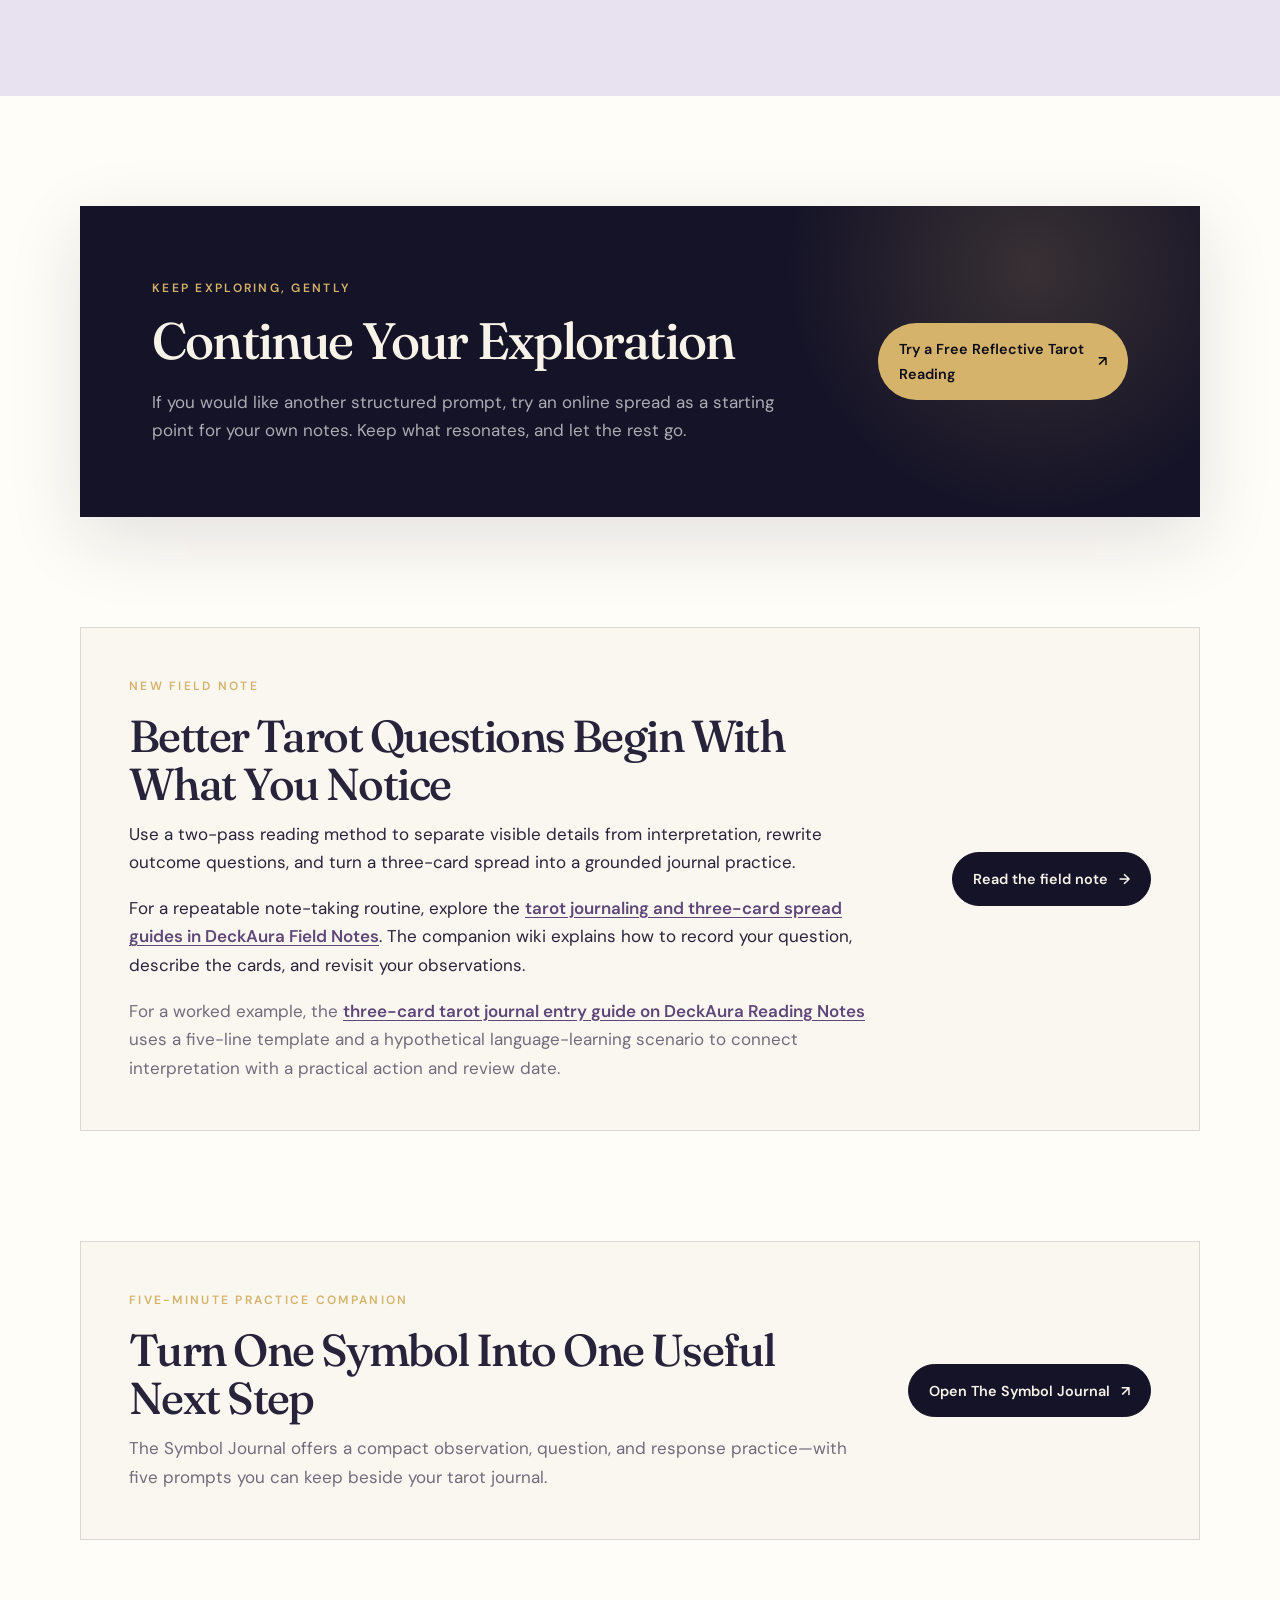
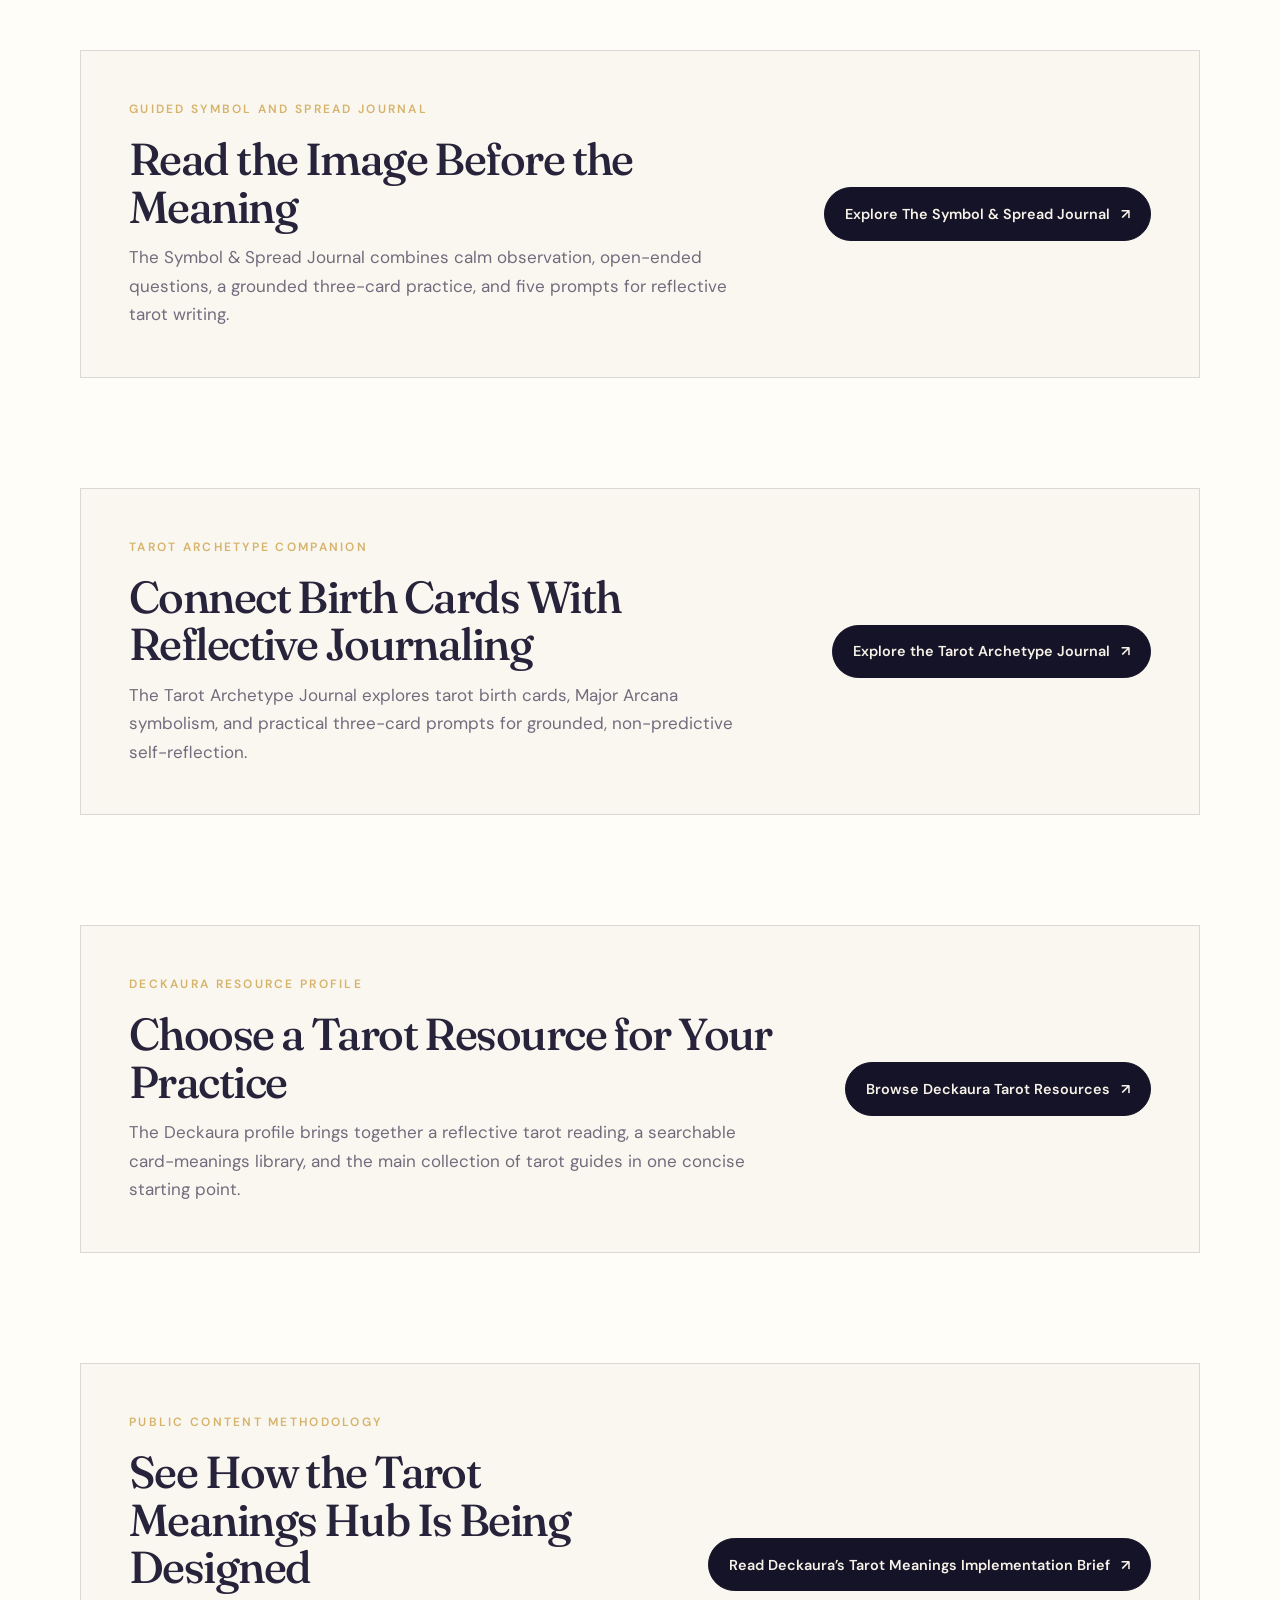
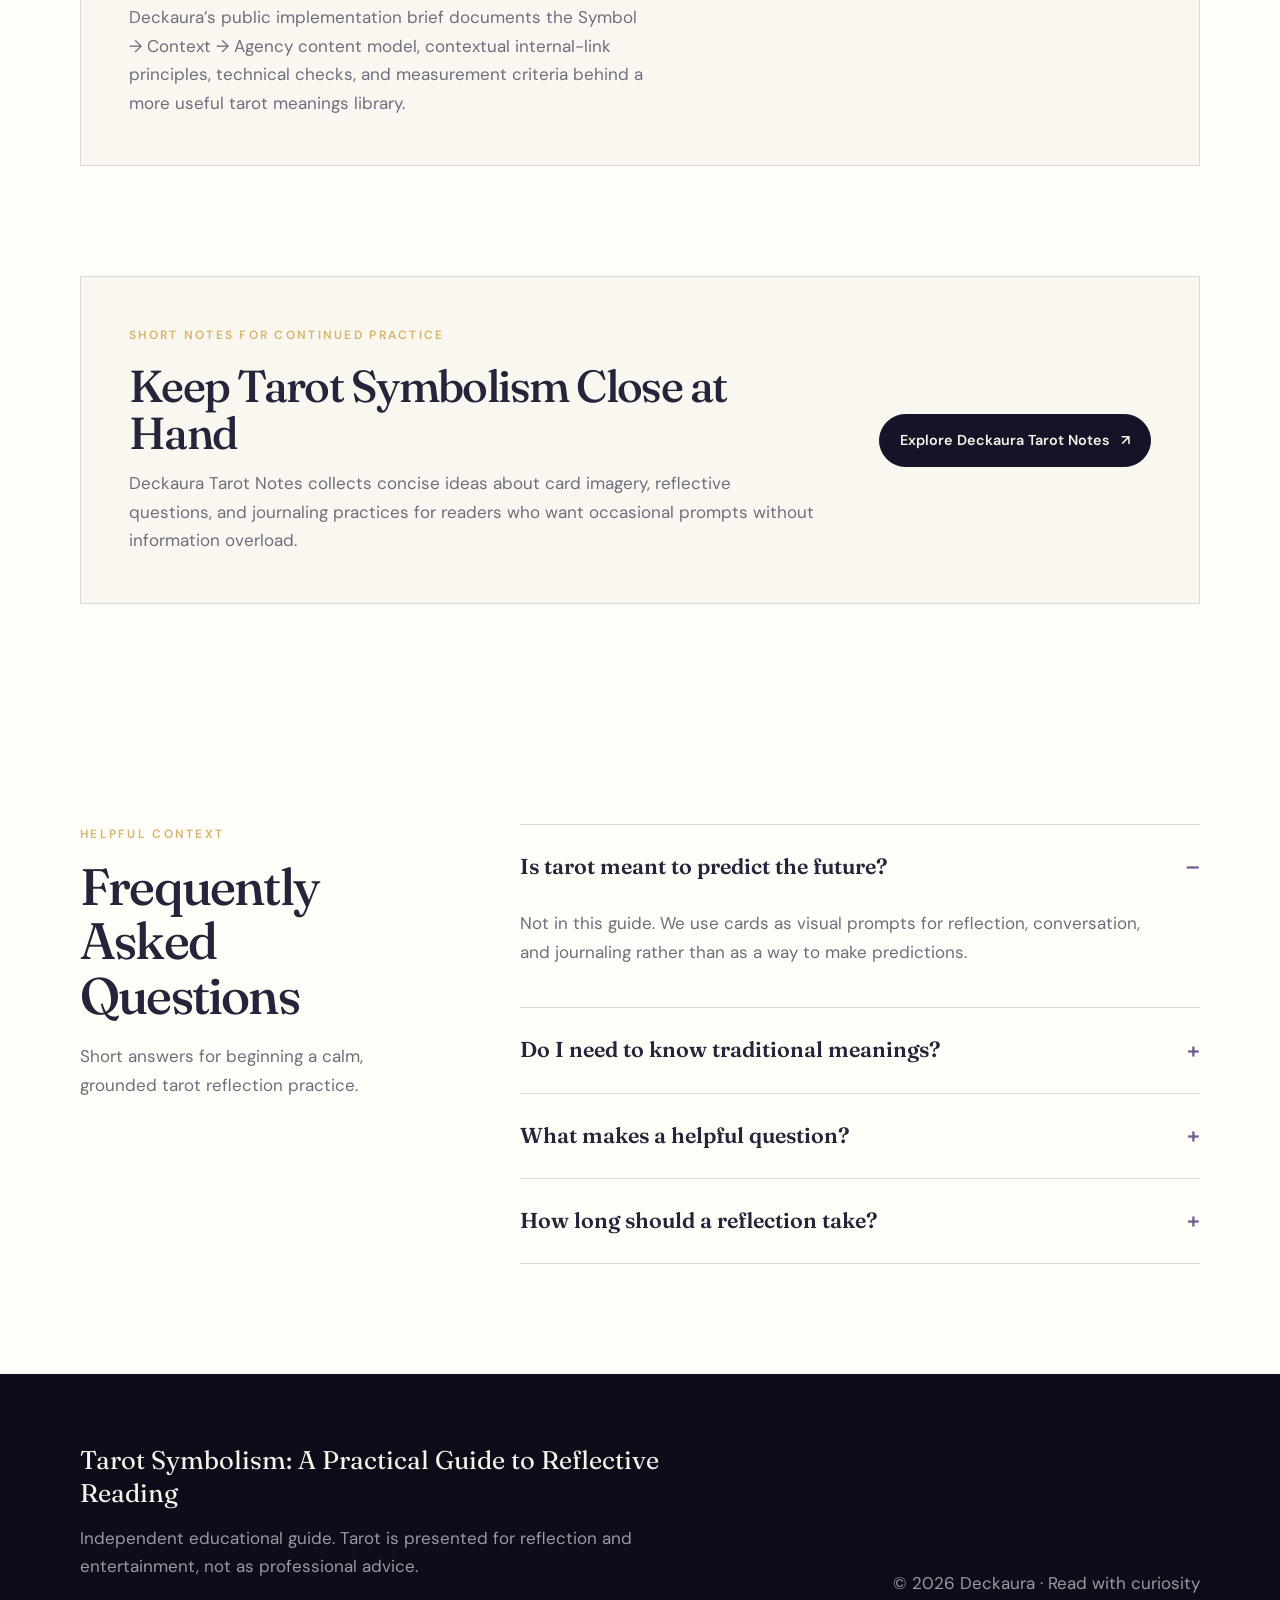
==== commit a0b21fa4: "Link Nekoweb tarot observation worksheet" ====
--- a/index.html
+++ b/index.html
@@ -189,6 +189,7 @@
             <p>Cups, wands, swords, and pentacles offer broad lenses for feeling, action, thought, and material care.</p>
           </article>
         </div>
+        <p class="text-link-wrap">To practise these ideas on paper, use the <a class="text-link" href="https://deckaura.nekoweb.org/">tarot observation worksheet in DeckAura Symbol Notebook</a>. Its four visual lenses help separate visible details from possible interpretations.</p>
       </div>
     </section>
 
